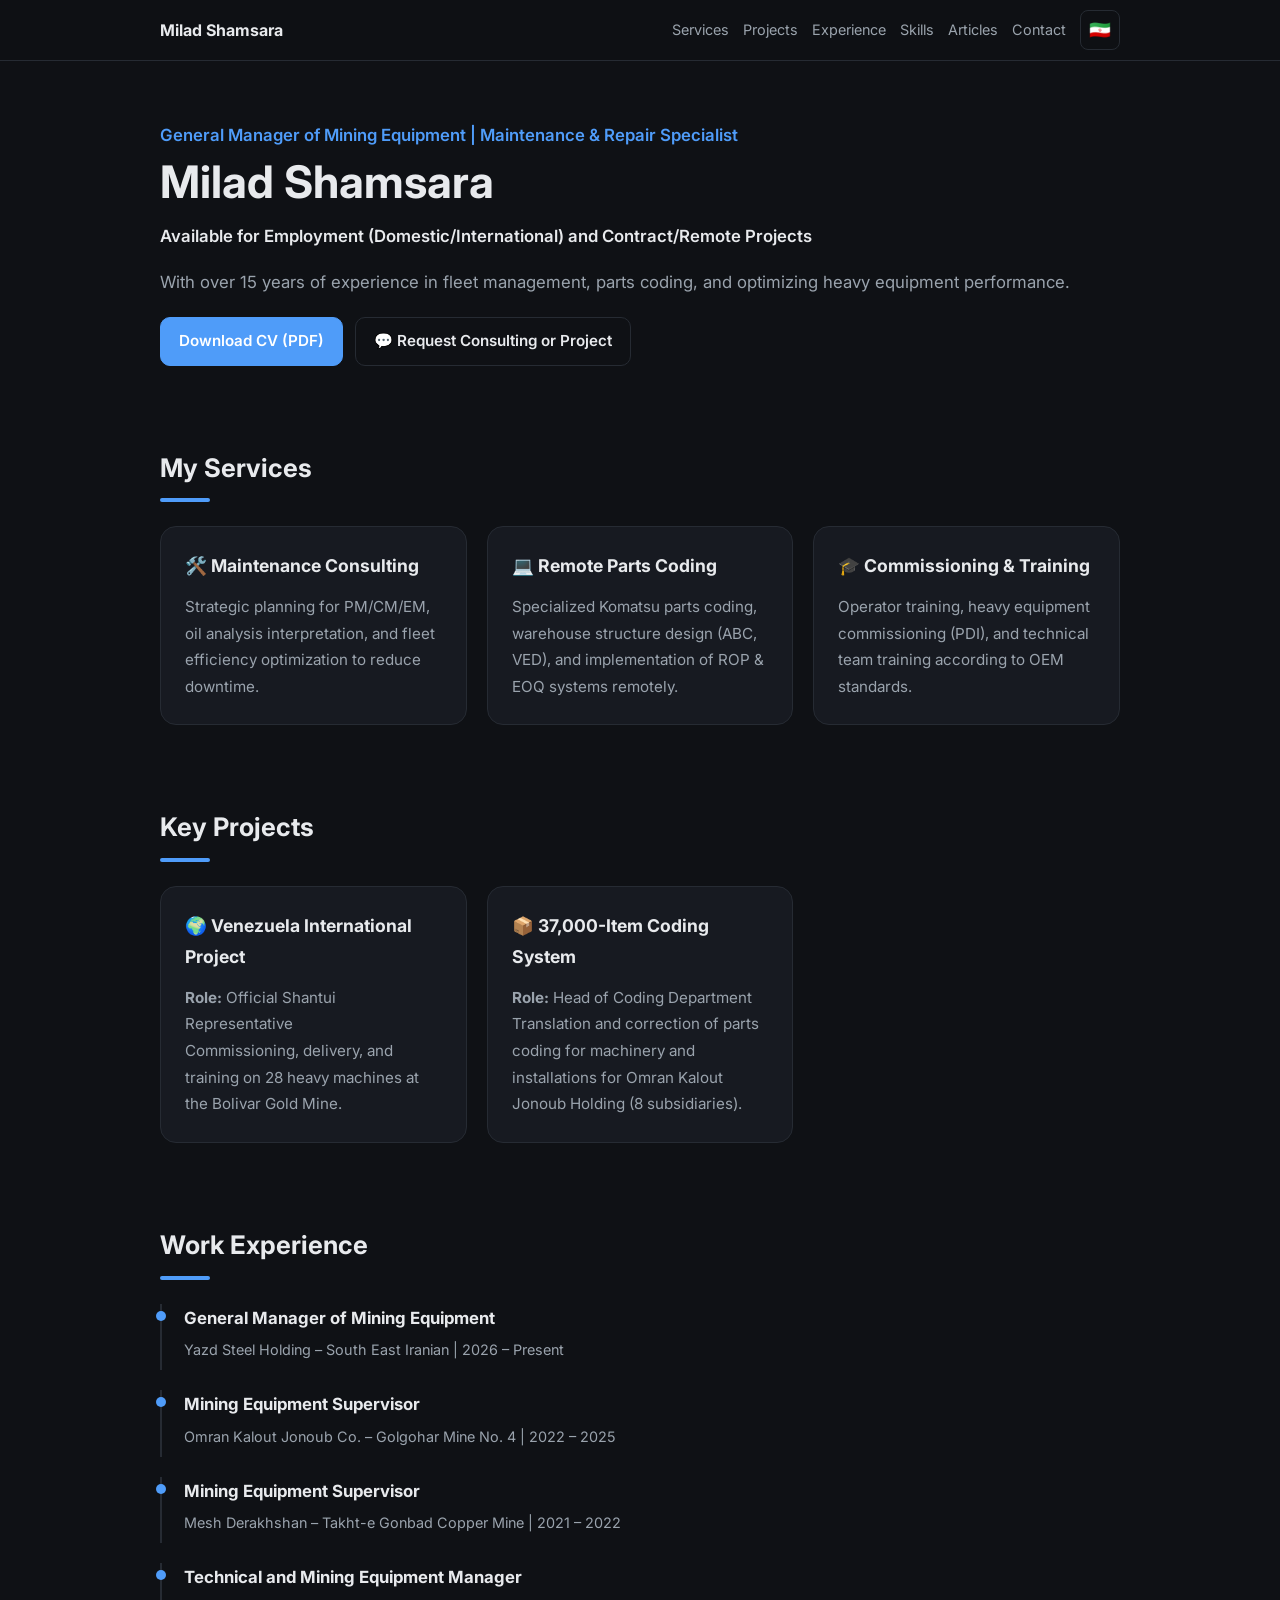
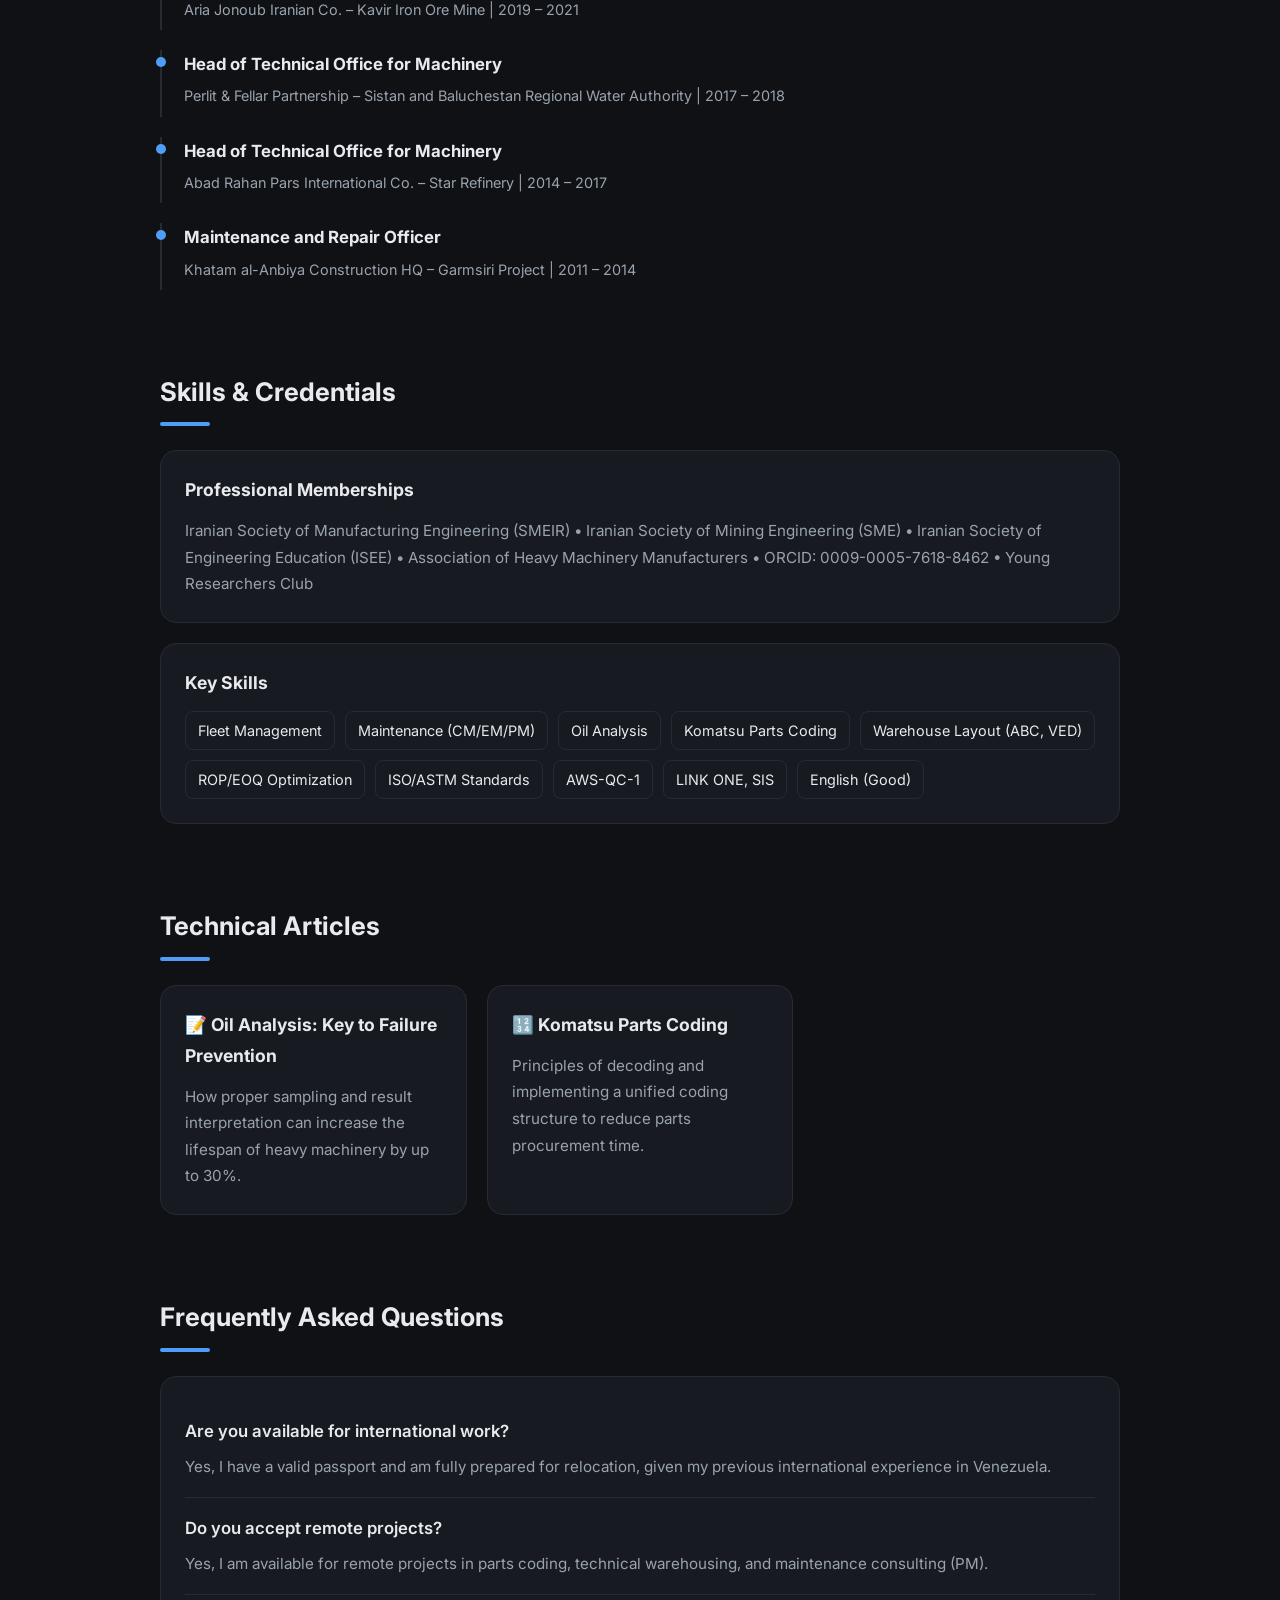
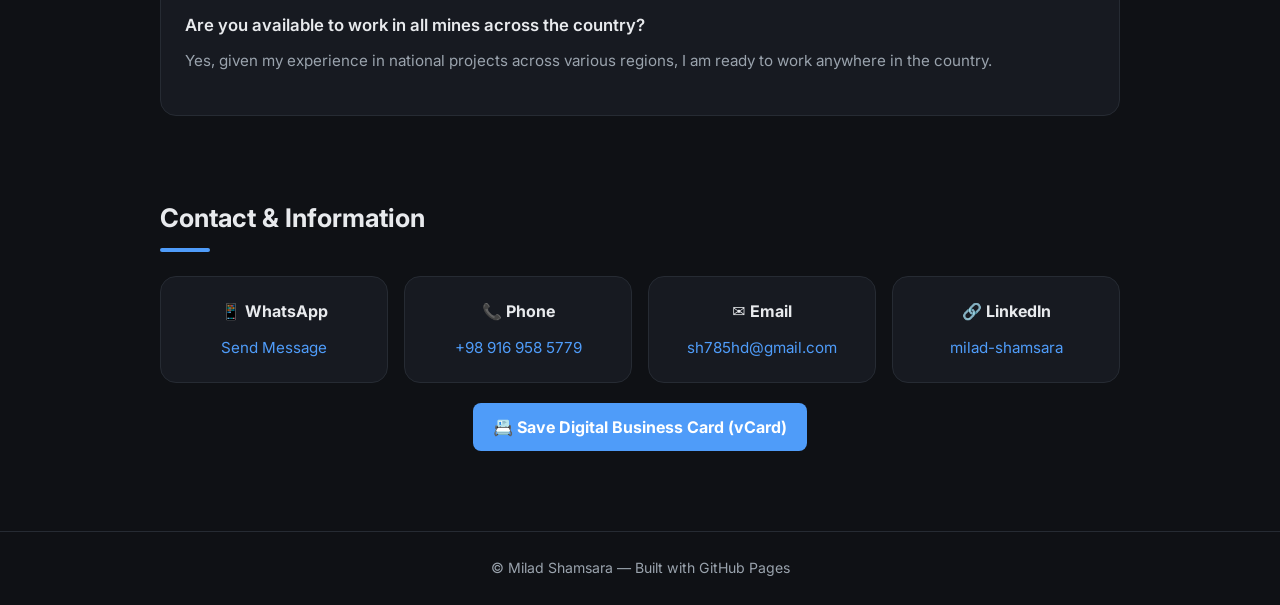
==== en/index.html @ 6f9701e1 "Update index.html" ====
<!DOCTYPE html>
<html lang="en" dir="ltr">
<head>
<meta charset="utf-8">
<meta name="viewport" content="width=device-width, initial-scale=1">
<meta name="google-site-verification" content="RMnz8sOB80vP1t36rzYx9Kjt8Mkm05djORfnwccTHLs" />
<title>Milad Shamsara | Mining Equipment Manager</title>
<meta name="description" content="Resume and Services of Milad Shamsara, General Manager of Mining Equipment. Consulting, Maintenance, Coding, and Training.">
<link rel="preconnect" href="https://fonts.googleapis.com">
<link rel="preconnect" href="https://fonts.gstatic.com" crossorigin>
<link href="https://fonts.googleapis.com/css2?family=Vazirmatn:wght@400;600;700&family=Inter:wght@400;600;700&display=swap" rel="stylesheet">
<style>
  :root {
    --bg: #0f1115; --fg: #e8eaed; --muted: #9aa3ad;
    --card: #171a21; --border: #262b33; --accent: #4f9cf9;
    --radius: 16px; --max: 1000px;
  }
  * { box-sizing: border-box; }
  html { scroll-behavior: smooth; }
  body { margin: 0; background: var(--bg); color: var(--fg); line-height: 1.75; -webkit-font-smoothing: antialiased; font-family: 'Inter', system-ui, sans-serif; }
  .wrap { max-width: var(--max); margin-inline: auto; padding-inline: 20px; }
  
  .site-header { position: sticky; top: 0; z-index: 10; background: rgba(15, 17, 21, 0.9); backdrop-filter: blur(10px); border-bottom: 1px solid var(--border); }
  .site-header .wrap { display: flex; align-items: center; justify-content: space-between; height: 60px; }
  .brand { font-weight: 700; color: var(--fg); text-decoration: none; }
  .nav-links { display: flex; gap: 14px; align-items: center; flex-wrap: wrap; font-size: 0.9rem; }
  .nav-links a { color: var(--muted); text-decoration: none; transition: 0.2s; }
  .nav-links a:hover { color: var(--accent); }
  .lang-switch { border: 1px solid var(--border); border-radius: 8px; padding: 4px 8px; font-weight: 600; font-size: 1.1rem; }

  .hero { padding-block: 60px 40px; }
  .hero .role { color: var(--accent); font-weight: 600; font-size: 1.05rem; margin: 0 0 6px; }
  .hero h1 { font-size: clamp(2rem, 5vw, 2.8rem); margin: 0 0 12px; line-height: 1.2; }
  .hero .meta { color: var(--muted); margin: 0 0 16px; font-size: 1.05rem; }
  .actions { display: flex; gap: 12px; flex-wrap: wrap; margin-top: 20px; }
  .btn { display: inline-block; padding: 10px 18px; border-radius: 10px; border: 1px solid var(--border); text-decoration: none; color: var(--fg); font-weight: 600; font-size: .95rem; transition: .2s; text-align: center; }
  .btn.primary { background: var(--accent); border-color: var(--accent); color: #fff; }
  .btn:hover { transform: translateY(-2px); background: var(--card); }
  .btn.primary:hover { background: #3b82f6; }

  section { padding-block: 40px; }
  h2 { font-size: 1.6rem; margin: 0 0 24px; }
  h2::after { content: ""; display: block; width: 50px; height: 4px; background: var(--accent); border-radius: 2px; margin-top: 8px; }
  
  .grid { display: grid; grid-template-columns: repeat(auto-fill, minmax(280px, 1fr)); gap: 20px; }
  .card { background: var(--card); border: 1px solid var(--border); border-radius: var(--radius); padding: 24px; transition: 0.3s; }
  .card:hover { border-color: var(--accent); }
  .card h3 { margin: 0 0 12px; font-size: 1.1rem; display: flex; align-items: center; gap: 10px; }
  .card p { margin: 0; color: var(--muted); font-size: 0.95rem; }
  
  .faq-item { border-bottom: 1px solid var(--border); padding: 16px 0; }
  .faq-item:last-child { border-bottom: none; }
  .faq-question { font-weight: 600; font-size: 1.05rem; margin-bottom: 8px; }
  .faq-answer { color: var(--muted); font-size: 0.95rem; }
  
  .timeline { display: grid; gap: 20px; }
  .job { position: relative; padding-inline-start: 22px; border-inline-start: 2px solid var(--border); }
  .job::before { content: ""; position: absolute; inset-inline-start: -6px; top: 7px; width: 10px; height: 10px; border-radius: 50%; background: var(--accent); }
  .job h3 { margin: 0 0 4px; font-size: 1.05rem; }
  .job .meta { color: var(--muted); font-size: .9rem; margin: 0 0 8px; }
  
  .skills-list { display: flex; flex-wrap: wrap; gap: 10px; }
  .skill-tag { background: var(--card); border: 1px solid var(--border); padding: 6px 12px; border-radius: 8px; font-size: 0.9rem; color: var(--fg); }
  .table-wrap { overflow-x: auto; border: 1px solid var(--border); border-radius: var(--radius); }
  table { width: 100%; border-collapse: collapse; font-size: .92rem; }
  th, td { padding: 12px 16px; text-align: start; border-bottom: 1px solid var(--border); }
  th { background: var(--card); font-weight: 600; }
  tr:last-child td { border-bottom: none; }

  .contact-grid { display: grid; grid-template-columns: repeat(auto-fill, minmax(200px, 1fr)); gap: 16px; }
  .contact-card { background: var(--card); border: 1px solid var(--border); border-radius: var(--radius); padding: 20px; text-align: center; }
  .contact-card h3 { margin: 0 0 8px; font-size: 1rem; }
  .contact-card a { color: var(--accent); text-decoration: none; font-size: 0.95rem; }
  .contact-card a:hover { text-decoration: underline; }

  footer { border-top: 1px solid var(--border); padding-block: 24px; color: var(--muted); font-size: .88rem; text-align: center; margin-top: 40px; }
</style>
</head>
<body>

<header class="site-header">
  <div class="wrap">
    <a class="brand" href="#">Milad Shamsara</a>
    <nav class="nav-links">
      <a href="#services">Services</a>
      <a href="#projects">Projects</a>
      <a href="#experience">Experience</a>
      <a href="#skills">Skills</a>
      <a href="#articles">Articles</a>
      <a href="#contact">Contact</a>
      <a class="lang-switch" href="../" title="فارسی">🇮🇷</a>
    </nav>
  </div>
</header>

<section class="hero wrap">
  <p class="role">General Manager of Mining Equipment | Maintenance & Repair Specialist</p>
  <h1>Milad Shamsara</h1>
  <p class="meta" style="font-weight: 600; color: var(--fg);">Available for Employment (Domestic/International) and Contract/Remote Projects</p>
  <p class="meta">With over 15 years of experience in fleet management, parts coding, and optimizing heavy equipment performance.</p>
  <div class="actions">
    <a class="btn primary" href="../assets/resume-en.pdf" download>Download CV (PDF)</a>
    <a class="btn" href="https://wa.me/989169585779" target="_blank">💬 Request Consulting or Project</a>
  </div>
</section>

<section id="services" class="wrap">
  <h2>My Services</h2>
  <div class="grid">
    <div class="card">
      <h3>🛠️ Maintenance Consulting</h3>
      <p>Strategic planning for PM/CM/EM, oil analysis interpretation, and fleet efficiency optimization to reduce downtime.</p>
    </div>
    <div class="card">
      <h3>💻 Remote Parts Coding</h3>
      <p>Specialized Komatsu parts coding, warehouse structure design (ABC, VED), and implementation of ROP & EOQ systems remotely.</p>
    </div>
    <div class="card">
      <h3>🎓 Commissioning & Training</h3>
      <p>Operator training, heavy equipment commissioning (PDI), and technical team training according to OEM standards.</p>
    </div>
  </div>
</section>

<section id="projects" class="wrap">
  <h2>Key Projects</h2>
  <div class="grid">
    <div class="card">
      <h3>🌍 Venezuela International Project</h3>
      <p><strong>Role:</strong> Official Shantui Representative<br>Commissioning, delivery, and training on 28 heavy machines at the Bolivar Gold Mine.</p>
    </div>
    <div class="card">
      <h3>📦 37,000-Item Coding System</h3>
      <p><strong>Role:</strong> Head of Coding Department<br>Translation and correction of parts coding for machinery and installations for Omran Kalout Jonoub Holding (8 subsidiaries).</p>
    </div>
  </div>
</section>

<section id="experience" class="wrap">
  <h2>Work Experience</h2>
  <div class="timeline">
    <article class="job">
      <h3>General Manager of Mining Equipment</h3>
      <p class="meta">Yazd Steel Holding – South East Iranian | 2026 – Present</p>
    </article>
    <article class="job">
      <h3>Mining Equipment Supervisor</h3>
      <p class="meta">Omran Kalout Jonoub Co. – Golgohar Mine No. 4 | 2022 – 2025</p>
    </article>
    <article class="job">
      <h3>Mining Equipment Supervisor</h3>
      <p class="meta">Mesh Derakhshan – Takht-e Gonbad Copper Mine | 2021 – 2022</p>
    </article>
    <article class="job">
      <h3>Technical and Mining Equipment Manager</h3>
      <p class="meta">Aria Jonoub Iranian Co. – Kavir Iron Ore Mine | 2019 – 2021</p>
    </article>
    <article class="job">
      <h3>Head of Technical Office for Machinery</h3>
      <p class="meta">Perlit & Fellar Partnership – Sistan and Baluchestan Regional Water Authority | 2017 – 2018</p>
    </article>
    <article class="job">
      <h3>Head of Technical Office for Machinery</h3>
      <p class="meta">Abad Rahan Pars International Co. – Star Refinery | 2014 – 2017</p>
    </article>
    <article class="job">
      <h3>Maintenance and Repair Officer</h3>
      <p class="meta">Khatam al-Anbiya Construction HQ – Garmsiri Project | 2011 – 2014</p>
    </article>
  </div>
</section>

<section id="skills" class="wrap">
  <h2>Skills & Credentials</h2>
  <div class="card" style="margin-bottom: 20px;">
    <h3>Professional Memberships</h3>
    <p>Iranian Society of Manufacturing Engineering (SMEIR) • Iranian Society of Mining Engineering (SME) • Iranian Society of Engineering Education (ISEE) • Association of Heavy Machinery Manufacturers • ORCID: 0009-0005-7618-8462 • Young Researchers Club</p>
  </div>
  <div class="card">
    <h3>Key Skills</h3>
    <div class="skills-list">
      <span class="skill-tag">Fleet Management</span>
      <span class="skill-tag">Maintenance (CM/EM/PM)</span>
      <span class="skill-tag">Oil Analysis</span>
      <span class="skill-tag">Komatsu Parts Coding</span>
      <span class="skill-tag">Warehouse Layout (ABC, VED)</span>
      <span class="skill-tag">ROP/EOQ Optimization</span>
      <span class="skill-tag">ISO/ASTM Standards</span>
      <span class="skill-tag">AWS-QC-1</span>
      <span class="skill-tag">LINK ONE, SIS</span>
      <span class="skill-tag">English (Good)</span>
    </div>
  </div>
</section>

<section id="articles" class="wrap">
  <h2>Technical Articles</h2>
  <div class="grid">
    <div class="card">
      <h3>📝 Oil Analysis: Key to Failure Prevention</h3>
      <p>How proper sampling and result interpretation can increase the lifespan of heavy machinery by up to 30%.</p>
    </div>
    <div class="card">
      <h3>🔢 Komatsu Parts Coding</h3>
      <p>Principles of decoding and implementing a unified coding structure to reduce parts procurement time.</p>
    </div>
  </div>
</section>

<section id="faq" class="wrap">
  <h2>Frequently Asked Questions</h2>
  <div class="card">
    <div class="faq-item">
      <div class="faq-question">Are you available for international work?</div>
      <div class="faq-answer">Yes, I have a valid passport and am fully prepared for relocation, given my previous international experience in Venezuela.</div>
    </div>
    <div class="faq-item">
      <div class="faq-question">Do you accept remote projects?</div>
      <div class="faq-answer">Yes, I am available for remote projects in parts coding, technical warehousing, and maintenance consulting (PM).</div>
    </div>
    <div class="faq-item">
      <div class="faq-question">Are you available to work in all mines across the country?</div>
      <div class="faq-answer">Yes, given my experience in national projects across various regions, I am ready to work anywhere in the country.</div>
    </div>
  </div>
</section>

<section id="contact" class="wrap">
  <h2>Contact & Information</h2>
  <div class="contact-grid">
    <div class="contact-card">
      <h3>📱 WhatsApp</h3>
      <a href="https://wa.me/989169585779" target="_blank">Send Message</a>
    </div>
    <div class="contact-card">
      <h3>📞 Phone</h3>
      <a href="tel:+989169585779">+98 916 958 5779</a>
    </div>
    <div class="contact-card">
      <h3>✉️ Email</h3>
      <a href="mailto:sh785hd@gmail.com">sh785hd@gmail.com</a>
    </div>
    <div class="contact-card">
      <h3>🔗 LinkedIn</h3>
      <a href="https://www.linkedin.com/in/milad-shamsara" target="_blank">milad-shamsara</a>
    </div>
  </div>
  <div style="margin-top: 20px; text-align: center;">
    <a href="../assets/milad.vcf" download style="display: inline-block; padding: 10px 20px; background: var(--accent); color: white; text-decoration: none; border-radius: 8px; font-weight: bold;">
      📇 Save Digital Business Card (vCard)
    </a>
  </div>
</section>

<footer>© Milad Shamsara — Built with GitHub Pages</footer>
</body>
</html>
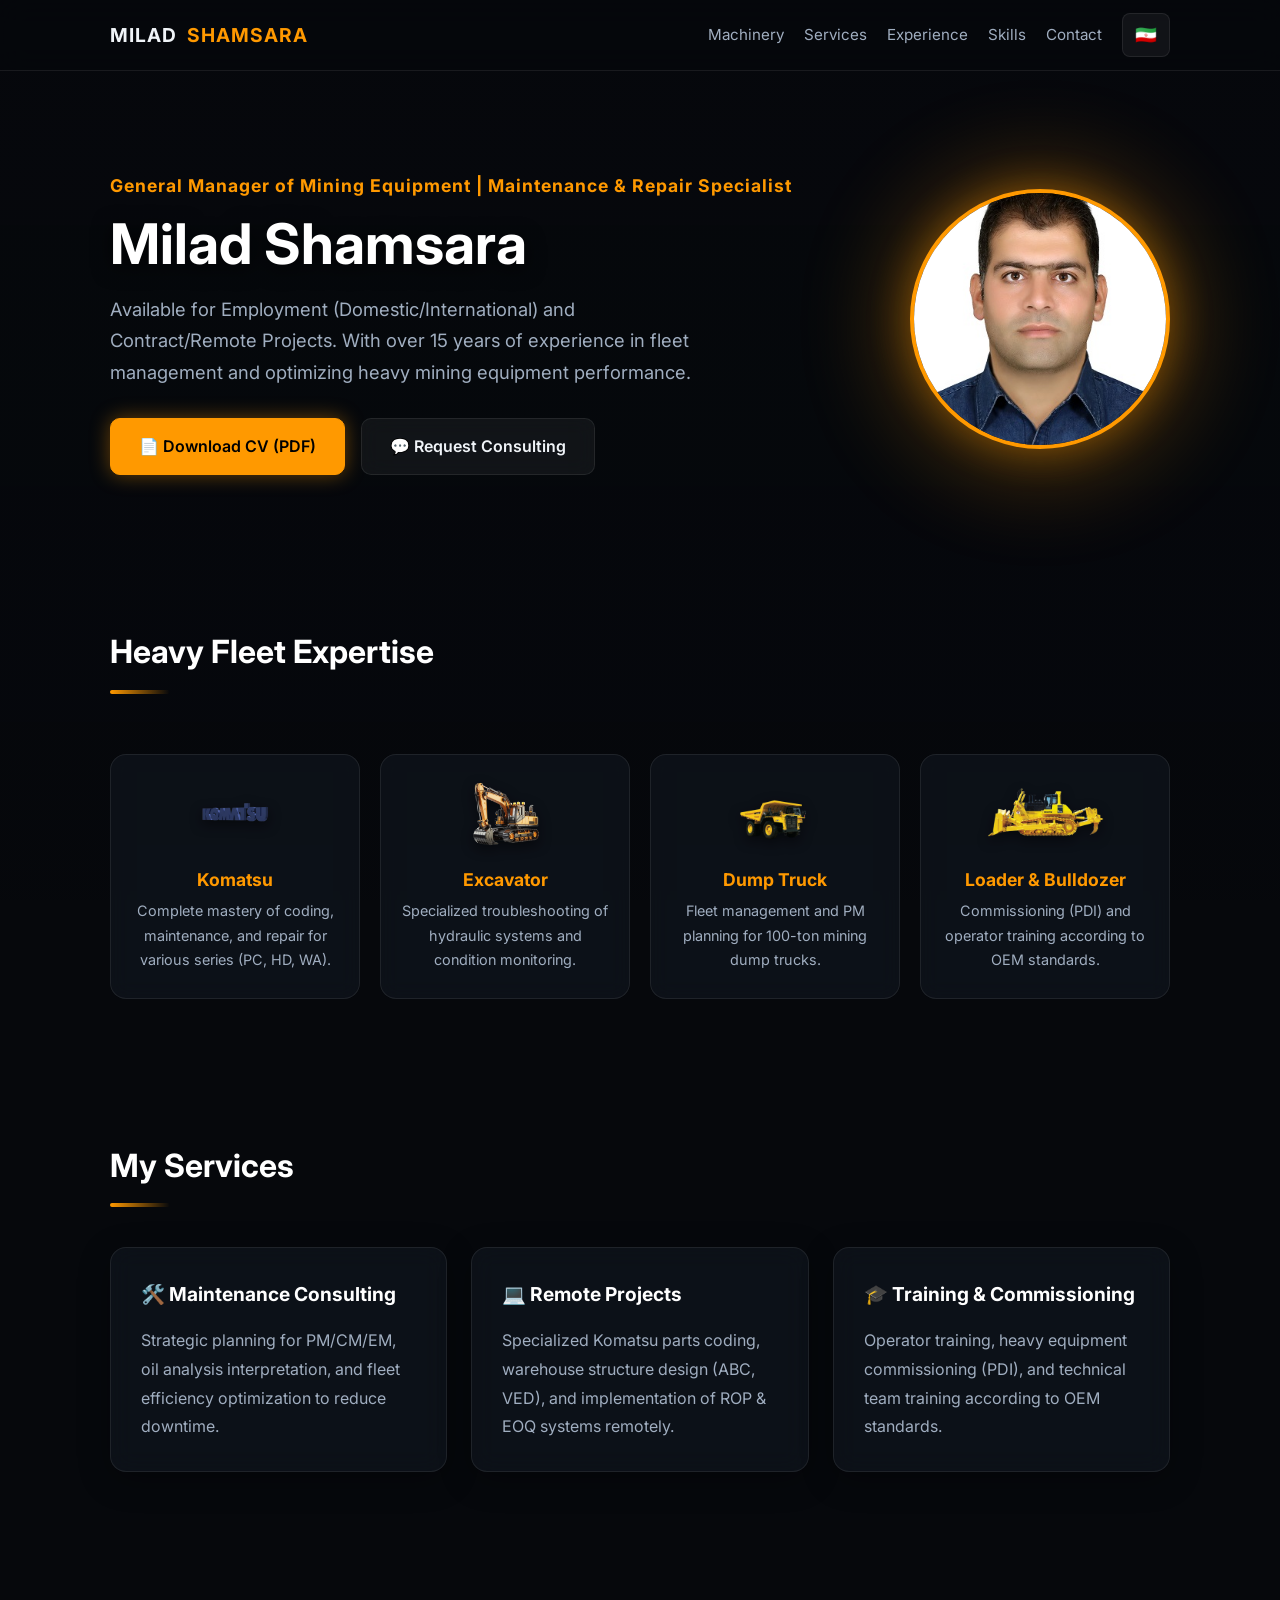
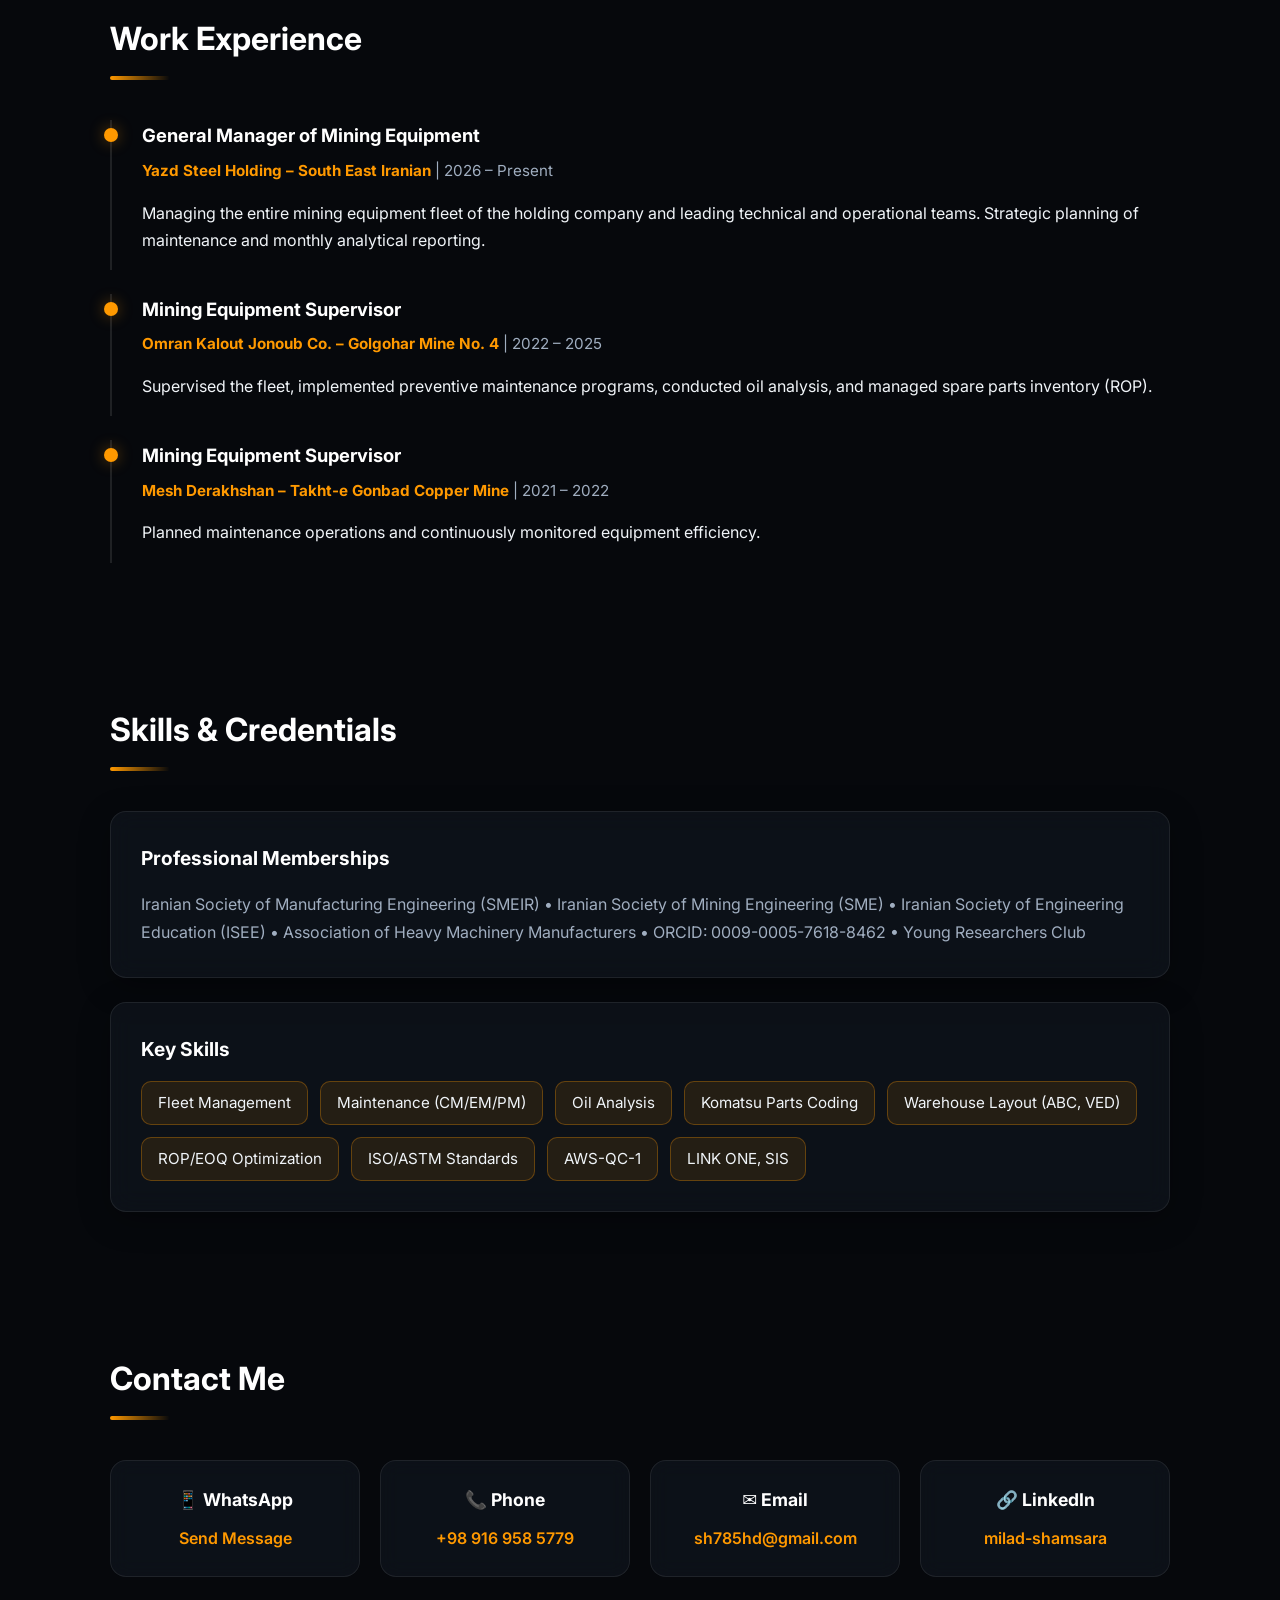
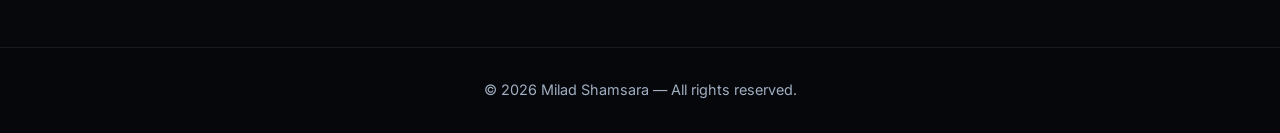
==== commit db6746ad: "Update index.html" ====
--- a/en/index.html
+++ b/en/index.html
@@ -11,82 +11,122 @@
 <link href="https://fonts.googleapis.com/css2?family=Vazirmatn:wght@400;600;700&family=Inter:wght@400;600;700&display=swap" rel="stylesheet">
 <style>
   :root {
-    --bg: #0f1115; --fg: #e8eaed; --muted: #9aa3ad;
-    --card: #171a21; --border: #262b33; --accent: #4f9cf9;
-    --radius: 16px; --max: 1000px;
+    --bg-dark: #06080c;
+    --fg: #f0f4f8;
+    --muted: #a0aec0;
+    --card-bg: rgba(15, 20, 28, 0.75);
+    --border: rgba(255, 255, 255, 0.08);
+    --accent: #ff9900; 
+    --accent-glow: rgba(255, 153, 0, 0.4);
+    --radius: 16px;
+    --max: 1100px;
   }
   * { box-sizing: border-box; }
   html { scroll-behavior: smooth; }
-  body { margin: 0; background: var(--bg); color: var(--fg); line-height: 1.75; -webkit-font-smoothing: antialiased; font-family: 'Inter', system-ui, sans-serif; }
+  
+  body {
+    margin: 0;
+    background-color: var(--bg-dark);
+    background-image: url('../assets/bg-mining.jpg');
+    background-attachment: fixed;
+    background-size: cover;
+    background-position: center;
+    color: var(--fg);
+    line-height: 1.7;
+    -webkit-font-smoothing: antialiased;
+    font-family: 'Inter', system-ui, sans-serif;
+  }
+  body::before {
+    content: '';
+    position: fixed;
+    inset: 0;
+    background: linear-gradient(180deg, rgba(6,8,12,0.8) 0%, rgba(6,8,12,0.95) 100%);
+    z-index: -1;
+  }
+
   .wrap { max-width: var(--max); margin-inline: auto; padding-inline: 20px; }
+
+  .site-header { position: sticky; top: 0; z-index: 100; background: rgba(6, 8, 12, 0.85); backdrop-filter: blur(15px); border-bottom: 1px solid var(--border); }
+  .site-header .wrap { display: flex; align-items: center; justify-content: space-between; height: 70px; }
+  .brand { font-weight: 700; color: var(--fg); text-decoration: none; font-size: 1.2rem; letter-spacing: 1px; display: flex; align-items: center; gap: 10px; }
+  .brand span { color: var(--accent); }
+  .nav-links { display: flex; gap: 20px; align-items: center; flex-wrap: wrap; font-size: 0.95rem; }
+  .nav-links a { color: var(--muted); text-decoration: none; transition: 0.3s; }
+  .nav-links a:hover { color: var(--accent); }
+  .lang-switch { border: 1px solid var(--border); border-radius: 8px; padding: 6px 12px; font-weight: 600; font-size: 1.1rem; background: rgba(255,255,255,0.05); }
+
+  .hero { padding-block: 100px 80px; display: flex; align-items: center; gap: 50px; flex-wrap: wrap; justify-content: center; text-align: center; }
+  .hero-text { flex: 1; min-width: 300px; text-align: left; }
+  .hero .role { color: var(--accent); font-weight: 700; font-size: 1.1rem; margin: 0 0 10px; letter-spacing: 1px; }
+  .hero h1 { font-size: clamp(2.5rem, 6vw, 3.5rem); margin: 0 0 16px; line-height: 1.2; color: #fff; text-shadow: 0 4px 20px rgba(0,0,0,0.8); }
+  .hero .meta { color: var(--muted); margin: 0 0 30px; font-size: 1.15rem; max-width: 600px; }
   
-  .site-header { position: sticky; top: 0; z-index: 10; background: rgba(15, 17, 21, 0.9); backdrop-filter: blur(10px); border-bottom: 1px solid var(--border); }
-  .site-header .wrap { display: flex; align-items: center; justify-content: space-between; height: 60px; }
-  .brand { font-weight: 700; color: var(--fg); text-decoration: none; }
-  .nav-links { display: flex; gap: 14px; align-items: center; flex-wrap: wrap; font-size: 0.9rem; }
-  .nav-links a { color: var(--muted); text-decoration: none; transition: 0.2s; }
-  .nav-links a:hover { color: var(--accent); }
-  .lang-switch { border: 1px solid var(--border); border-radius: 8px; padding: 4px 8px; font-weight: 600; font-size: 1.1rem; }
-
-  .hero { padding-block: 60px 40px; }
-  .hero .role { color: var(--accent); font-weight: 600; font-size: 1.05rem; margin: 0 0 6px; }
-  .hero h1 { font-size: clamp(2rem, 5vw, 2.8rem); margin: 0 0 12px; line-height: 1.2; }
-  .hero .meta { color: var(--muted); margin: 0 0 16px; font-size: 1.05rem; }
-  .actions { display: flex; gap: 12px; flex-wrap: wrap; margin-top: 20px; }
-  .btn { display: inline-block; padding: 10px 18px; border-radius: 10px; border: 1px solid var(--border); text-decoration: none; color: var(--fg); font-weight: 600; font-size: .95rem; transition: .2s; text-align: center; }
-  .btn.primary { background: var(--accent); border-color: var(--accent); color: #fff; }
-  .btn:hover { transform: translateY(-2px); background: var(--card); }
-  .btn.primary:hover { background: #3b82f6; }
-
-  section { padding-block: 40px; }
-  h2 { font-size: 1.6rem; margin: 0 0 24px; }
-  h2::after { content: ""; display: block; width: 50px; height: 4px; background: var(--accent); border-radius: 2px; margin-top: 8px; }
+  .actions { display: flex; gap: 16px; flex-wrap: wrap; margin-top: 30px; justify-content: flex-start; }
+  .btn { display: inline-block; padding: 14px 28px; border-radius: 10px; border: 1px solid var(--border); text-decoration: none; color: var(--fg); font-weight: 600; font-size: 1rem; transition: 0.3s; background: rgba(255,255,255,0.05); backdrop-filter: blur(10px); }
+  .btn.primary { background: var(--accent); border-color: var(--accent); color: #000; box-shadow: 0 0 20px var(--accent-glow); }
+  .btn:hover { transform: translateY(-3px); box-shadow: 0 10px 25px rgba(0,0,0,0.4); }
+  .btn.primary:hover { box-shadow: 0 0 35px var(--accent-glow); background: #e68a00; }
+
+  .hero-image { position: relative; }
+  .hero-image img { width: 260px; height: 260px; border-radius: 50%; object-fit: cover; border: 4px solid var(--accent); box-shadow: 0 0 40px var(--accent-glow); position: relative; z-index: 2; background-color: #1a1d24; }
+  .hero-image::before { content: ''; position: absolute; inset: -15px; border-radius: 50%; background: var(--accent); filter: blur(50px); opacity: 0.3; z-index: 1; }
+
+  section { padding-block: 70px; }
+  h2 { font-size: 2rem; margin: 0 0 40px; position: relative; display: inline-block; color: #fff; }
+  h2::after { content: ""; display: block; width: 60px; height: 4px; background: linear-gradient(90deg, var(--accent), transparent); border-radius: 2px; margin-top: 10px; }
   
-  .grid { display: grid; grid-template-columns: repeat(auto-fill, minmax(280px, 1fr)); gap: 20px; }
-  .card { background: var(--card); border: 1px solid var(--border); border-radius: var(--radius); padding: 24px; transition: 0.3s; }
-  .card:hover { border-color: var(--accent); }
-  .card h3 { margin: 0 0 12px; font-size: 1.1rem; display: flex; align-items: center; gap: 10px; }
-  .card p { margin: 0; color: var(--muted); font-size: 0.95rem; }
-  
-  .faq-item { border-bottom: 1px solid var(--border); padding: 16px 0; }
-  .faq-item:last-child { border-bottom: none; }
-  .faq-question { font-weight: 600; font-size: 1.05rem; margin-bottom: 8px; }
-  .faq-answer { color: var(--muted); font-size: 0.95rem; }
-  
-  .timeline { display: grid; gap: 20px; }
-  .job { position: relative; padding-inline-start: 22px; border-inline-start: 2px solid var(--border); }
-  .job::before { content: ""; position: absolute; inset-inline-start: -6px; top: 7px; width: 10px; height: 10px; border-radius: 50%; background: var(--accent); }
-  .job h3 { margin: 0 0 4px; font-size: 1.05rem; }
-  .job .meta { color: var(--muted); font-size: .9rem; margin: 0 0 8px; }
-  
-  .skills-list { display: flex; flex-wrap: wrap; gap: 10px; }
-  .skill-tag { background: var(--card); border: 1px solid var(--border); padding: 6px 12px; border-radius: 8px; font-size: 0.9rem; color: var(--fg); }
-  .table-wrap { overflow-x: auto; border: 1px solid var(--border); border-radius: var(--radius); }
-  table { width: 100%; border-collapse: collapse; font-size: .92rem; }
-  th, td { padding: 12px 16px; text-align: start; border-bottom: 1px solid var(--border); }
-  th { background: var(--card); font-weight: 600; }
-  tr:last-child td { border-bottom: none; }
-
-  .contact-grid { display: grid; grid-template-columns: repeat(auto-fill, minmax(200px, 1fr)); gap: 16px; }
-  .contact-card { background: var(--card); border: 1px solid var(--border); border-radius: var(--radius); padding: 20px; text-align: center; }
-  .contact-card h3 { margin: 0 0 8px; font-size: 1rem; }
-  .contact-card a { color: var(--accent); text-decoration: none; font-size: 0.95rem; }
+  .grid { display: grid; grid-template-columns: repeat(auto-fill, minmax(320px, 1fr)); gap: 24px; }
+  .card { background: var(--card-bg); border: 1px solid var(--border); border-radius: var(--radius); padding: 30px; transition: 0.4s; backdrop-filter: blur(12px); box-shadow: 0 8px 32px rgba(0,0,0,0.3); }
+  .card:hover { border-color: rgba(255, 153, 0, 0.5); transform: translateY(-5px); box-shadow: 0 15px 40px rgba(0,0,0,0.5); }
+  .card h3 { margin: 0 0 15px; font-size: 1.2rem; display: flex; align-items: center; gap: 10px; color: #fff; }
+  .card p { margin: 0; color: var(--muted); font-size: 1rem; line-height: 1.8; }
+
+  .machine-grid { display: grid; grid-template-columns: repeat(auto-fit, minmax(200px, 1fr)); gap: 20px; margin-top: 20px; }
+  .machine-item { text-align: center; padding: 25px 20px; background: var(--card-bg); border: 1px solid var(--border); border-radius: var(--radius); backdrop-filter: blur(10px); transition: 0.3s; display: flex; flex-direction: column; align-items: center; justify-content: center; }
+  .machine-item:hover { border-color: var(--accent); transform: scale(1.05); }
+  .machine-item img { height: 70px; object-fit: contain; margin-bottom: 15px; filter: drop-shadow(0 4px 6px rgba(0,0,0,0.5)); }
+  .machine-item h4 { margin: 0 0 5px; color: var(--accent); font-size: 1.1rem; }
+  .machine-item p { margin: 0; font-size: 0.9rem; color: var(--muted); }
+
+  .timeline { display: grid; gap: 24px; }
+  .job { position: relative; padding-left: 30px; border-left: 2px solid rgba(255,255,255,0.1); }
+  .job::before { content: ""; position: absolute; left: -8px; top: 8px; width: 14px; height: 14px; border-radius: 50%; background: var(--accent); box-shadow: 0 0 15px var(--accent-glow); }
+  .job h3 { margin: 0 0 6px; font-size: 1.15rem; color: #fff; }
+  .job .meta { color: var(--muted); font-size: 0.95rem; margin: 0 0 10px; }
+  .job .meta strong { color: var(--accent); }
+
+  .skills-list { display: flex; flex-wrap: wrap; gap: 12px; }
+  .skill-tag { background: rgba(255, 153, 0, 0.1); border: 1px solid rgba(255, 153, 0, 0.3); padding: 8px 16px; border-radius: 10px; font-size: 0.95rem; color: var(--fg); transition: 0.3s; }
+  .skill-tag:hover { background: var(--accent); color: #000; transform: translateY(-2px); box-shadow: 0 5px 15px var(--accent-glow); }
+
+  .contact-grid { display: grid; grid-template-columns: repeat(auto-fill, minmax(220px, 1fr)); gap: 20px; }
+  .contact-card { background: var(--card-bg); border: 1px solid var(--border); border-radius: var(--radius); padding: 24px; text-align: center; transition: 0.3s; backdrop-filter: blur(10px); }
+  .contact-card:hover { border-color: var(--accent); transform: translateY(-5px); }
+  .contact-card h3 { margin: 0 0 10px; font-size: 1.1rem; color: #fff; }
+  .contact-card a { color: var(--accent); text-decoration: none; font-size: 1rem; font-weight: 600; }
   .contact-card a:hover { text-decoration: underline; }
 
-  footer { border-top: 1px solid var(--border); padding-block: 24px; color: var(--muted); font-size: .88rem; text-align: center; margin-top: 40px; }
+  footer { border-top: 1px solid var(--border); padding-block: 30px; color: var(--muted); font-size: 0.9rem; text-align: center; background: rgba(6, 8, 12, 0.95); }
+
+  @media (max-width: 768px) {
+    .hero { padding-block: 50px; }
+    .hero-text { text-align: center; }
+    .actions { justify-content: center; }
+    .hero-image img { width: 200px; height: 200px; }
+    .job { padding-left: 20px; }
+  }
 </style>
 </head>
 <body>
 
 <header class="site-header">
   <div class="wrap">
-    <a class="brand" href="#">Milad Shamsara</a>
+    <a class="brand" href="#">MILAD<span>SHAMSARA</span></a>
     <nav class="nav-links">
+      <a href="#machines">Machinery</a>
       <a href="#services">Services</a>
-      <a href="#projects">Projects</a>
       <a href="#experience">Experience</a>
       <a href="#skills">Skills</a>
-      <a href="#articles">Articles</a>
       <a href="#contact">Contact</a>
       <a class="lang-switch" href="../" title="فارسی">🇮🇷</a>
     </nav>
@@ -94,13 +134,43 @@
 </header>
 
 <section class="hero wrap">
-  <p class="role">General Manager of Mining Equipment | Maintenance & Repair Specialist</p>
-  <h1>Milad Shamsara</h1>
-  <p class="meta" style="font-weight: 600; color: var(--fg);">Available for Employment (Domestic/International) and Contract/Remote Projects</p>
-  <p class="meta">With over 15 years of experience in fleet management, parts coding, and optimizing heavy equipment performance.</p>
-  <div class="actions">
-    <a class="btn primary" href="../assets/resume-en.pdf" download>Download CV (PDF)</a>
-    <a class="btn" href="https://wa.me/989169585779" target="_blank">💬 Request Consulting or Project</a>
+  <div class="hero-text">
+    <p class="role">General Manager of Mining Equipment | Maintenance & Repair Specialist</p>
+    <h1>Milad Shamsara</h1>
+    <p class="meta">Available for Employment (Domestic/International) and Contract/Remote Projects. With over 15 years of experience in fleet management and optimizing heavy mining equipment performance.</p>
+    <div class="actions">
+      <a class="btn primary" href="../assets/resume-en.pdf" download>📄 Download CV (PDF)</a>
+      <a class="btn" href="https://wa.me/989169585779" target="_blank">💬 Request Consulting</a>
+    </div>
+  </div>
+  <div class="hero-image">
+    <img src="../assets/profile.jpg" alt="Milad Shamsara">
+  </div>
+</section>
+
+<section id="machines" class="wrap">
+  <h2>Heavy Fleet Expertise</h2>
+  <div class="machine-grid">
+    <div class="machine-item">
+      <img src="../assets/komatsu-logo.png" alt="Komatsu">
+      <h4>Komatsu</h4>
+      <p>Complete mastery of coding, maintenance, and repair for various series (PC, HD, WA).</p>
+    </div>
+    <div class="machine-item">
+      <img src="../assets/excavator.png" alt="Excavator">
+      <h4>Excavator</h4>
+      <p>Specialized troubleshooting of hydraulic systems and condition monitoring.</p>
+    </div>
+    <div class="machine-item">
+      <img src="../assets/dump-truck.png" alt="Dump Truck">
+      <h4>Dump Truck</h4>
+      <p>Fleet management and PM planning for 100-ton mining dump trucks.</p>
+    </div>
+    <div class="machine-item">
+      <img src="../assets/loader.png" alt="Loader">
+      <h4>Loader & Bulldozer</h4>
+      <p>Commissioning (PDI) and operator training according to OEM standards.</p>
+    </div>
   </div>
 </section>
 
@@ -112,26 +182,12 @@
       <p>Strategic planning for PM/CM/EM, oil analysis interpretation, and fleet efficiency optimization to reduce downtime.</p>
     </div>
     <div class="card">
-      <h3>💻 Remote Parts Coding</h3>
+      <h3>💻 Remote Projects</h3>
       <p>Specialized Komatsu parts coding, warehouse structure design (ABC, VED), and implementation of ROP & EOQ systems remotely.</p>
     </div>
     <div class="card">
-      <h3>🎓 Commissioning & Training</h3>
+      <h3>🎓 Training & Commissioning</h3>
       <p>Operator training, heavy equipment commissioning (PDI), and technical team training according to OEM standards.</p>
-    </div>
-  </div>
-</section>
-
-<section id="projects" class="wrap">
-  <h2>Key Projects</h2>
-  <div class="grid">
-    <div class="card">
-      <h3>🌍 Venezuela International Project</h3>
-      <p><strong>Role:</strong> Official Shantui Representative<br>Commissioning, delivery, and training on 28 heavy machines at the Bolivar Gold Mine.</p>
-    </div>
-    <div class="card">
-      <h3>📦 37,000-Item Coding System</h3>
-      <p><strong>Role:</strong> Head of Coding Department<br>Translation and correction of parts coding for machinery and installations for Omran Kalout Jonoub Holding (8 subsidiaries).</p>
     </div>
   </div>
 </section>
@@ -141,38 +197,25 @@
   <div class="timeline">
     <article class="job">
       <h3>General Manager of Mining Equipment</h3>
-      <p class="meta">Yazd Steel Holding – South East Iranian | 2026 – Present</p>
+      <p class="meta"><strong>Yazd Steel Holding – South East Iranian</strong> | 2026 – Present</p>
+      <p>Managing the entire mining equipment fleet of the holding company and leading technical and operational teams. Strategic planning of maintenance and monthly analytical reporting.</p>
     </article>
     <article class="job">
       <h3>Mining Equipment Supervisor</h3>
-      <p class="meta">Omran Kalout Jonoub Co. – Golgohar Mine No. 4 | 2022 – 2025</p>
+      <p class="meta"><strong>Omran Kalout Jonoub Co. – Golgohar Mine No. 4</strong> | 2022 – 2025</p>
+      <p>Supervised the fleet, implemented preventive maintenance programs, conducted oil analysis, and managed spare parts inventory (ROP).</p>
     </article>
     <article class="job">
       <h3>Mining Equipment Supervisor</h3>
-      <p class="meta">Mesh Derakhshan – Takht-e Gonbad Copper Mine | 2021 – 2022</p>
-    </article>
-    <article class="job">
-      <h3>Technical and Mining Equipment Manager</h3>
-      <p class="meta">Aria Jonoub Iranian Co. – Kavir Iron Ore Mine | 2019 – 2021</p>
-    </article>
-    <article class="job">
-      <h3>Head of Technical Office for Machinery</h3>
-      <p class="meta">Perlit & Fellar Partnership – Sistan and Baluchestan Regional Water Authority | 2017 – 2018</p>
-    </article>
-    <article class="job">
-      <h3>Head of Technical Office for Machinery</h3>
-      <p class="meta">Abad Rahan Pars International Co. – Star Refinery | 2014 – 2017</p>
-    </article>
-    <article class="job">
-      <h3>Maintenance and Repair Officer</h3>
-      <p class="meta">Khatam al-Anbiya Construction HQ – Garmsiri Project | 2011 – 2014</p>
+      <p class="meta"><strong>Mesh Derakhshan – Takht-e Gonbad Copper Mine</strong> | 2021 – 2022</p>
+      <p>Planned maintenance operations and continuously monitored equipment efficiency.</p>
     </article>
   </div>
 </section>
 
 <section id="skills" class="wrap">
   <h2>Skills & Credentials</h2>
-  <div class="card" style="margin-bottom: 20px;">
+  <div class="card" style="margin-bottom: 24px;">
     <h3>Professional Memberships</h3>
     <p>Iranian Society of Manufacturing Engineering (SMEIR) • Iranian Society of Mining Engineering (SME) • Iranian Society of Engineering Education (ISEE) • Association of Heavy Machinery Manufacturers • ORCID: 0009-0005-7618-8462 • Young Researchers Club</p>
   </div>
@@ -188,45 +231,12 @@
       <span class="skill-tag">ISO/ASTM Standards</span>
       <span class="skill-tag">AWS-QC-1</span>
       <span class="skill-tag">LINK ONE, SIS</span>
-      <span class="skill-tag">English (Good)</span>
-    </div>
-  </div>
-</section>
-
-<section id="articles" class="wrap">
-  <h2>Technical Articles</h2>
-  <div class="grid">
-    <div class="card">
-      <h3>📝 Oil Analysis: Key to Failure Prevention</h3>
-      <p>How proper sampling and result interpretation can increase the lifespan of heavy machinery by up to 30%.</p>
-    </div>
-    <div class="card">
-      <h3>🔢 Komatsu Parts Coding</h3>
-      <p>Principles of decoding and implementing a unified coding structure to reduce parts procurement time.</p>
-    </div>
-  </div>
-</section>
-
-<section id="faq" class="wrap">
-  <h2>Frequently Asked Questions</h2>
-  <div class="card">
-    <div class="faq-item">
-      <div class="faq-question">Are you available for international work?</div>
-      <div class="faq-answer">Yes, I have a valid passport and am fully prepared for relocation, given my previous international experience in Venezuela.</div>
-    </div>
-    <div class="faq-item">
-      <div class="faq-question">Do you accept remote projects?</div>
-      <div class="faq-answer">Yes, I am available for remote projects in parts coding, technical warehousing, and maintenance consulting (PM).</div>
-    </div>
-    <div class="faq-item">
-      <div class="faq-question">Are you available to work in all mines across the country?</div>
-      <div class="faq-answer">Yes, given my experience in national projects across various regions, I am ready to work anywhere in the country.</div>
     </div>
   </div>
 </section>
 
 <section id="contact" class="wrap">
-  <h2>Contact & Information</h2>
+  <h2>Contact Me</h2>
   <div class="contact-grid">
     <div class="contact-card">
       <h3>📱 WhatsApp</h3>
@@ -245,13 +255,8 @@
       <a href="https://www.linkedin.com/in/milad-shamsara" target="_blank">milad-shamsara</a>
     </div>
   </div>
-  <div style="margin-top: 20px; text-align: center;">
-    <a href="../assets/milad.vcf" download style="display: inline-block; padding: 10px 20px; background: var(--accent); color: white; text-decoration: none; border-radius: 8px; font-weight: bold;">
-      📇 Save Digital Business Card (vCard)
-    </a>
-  </div>
-</section>
-
-<footer>© Milad Shamsara — Built with GitHub Pages</footer>
+</section>
+
+<footer>© 2026 Milad Shamsara — All rights reserved.</footer>
 </body>
 </html>
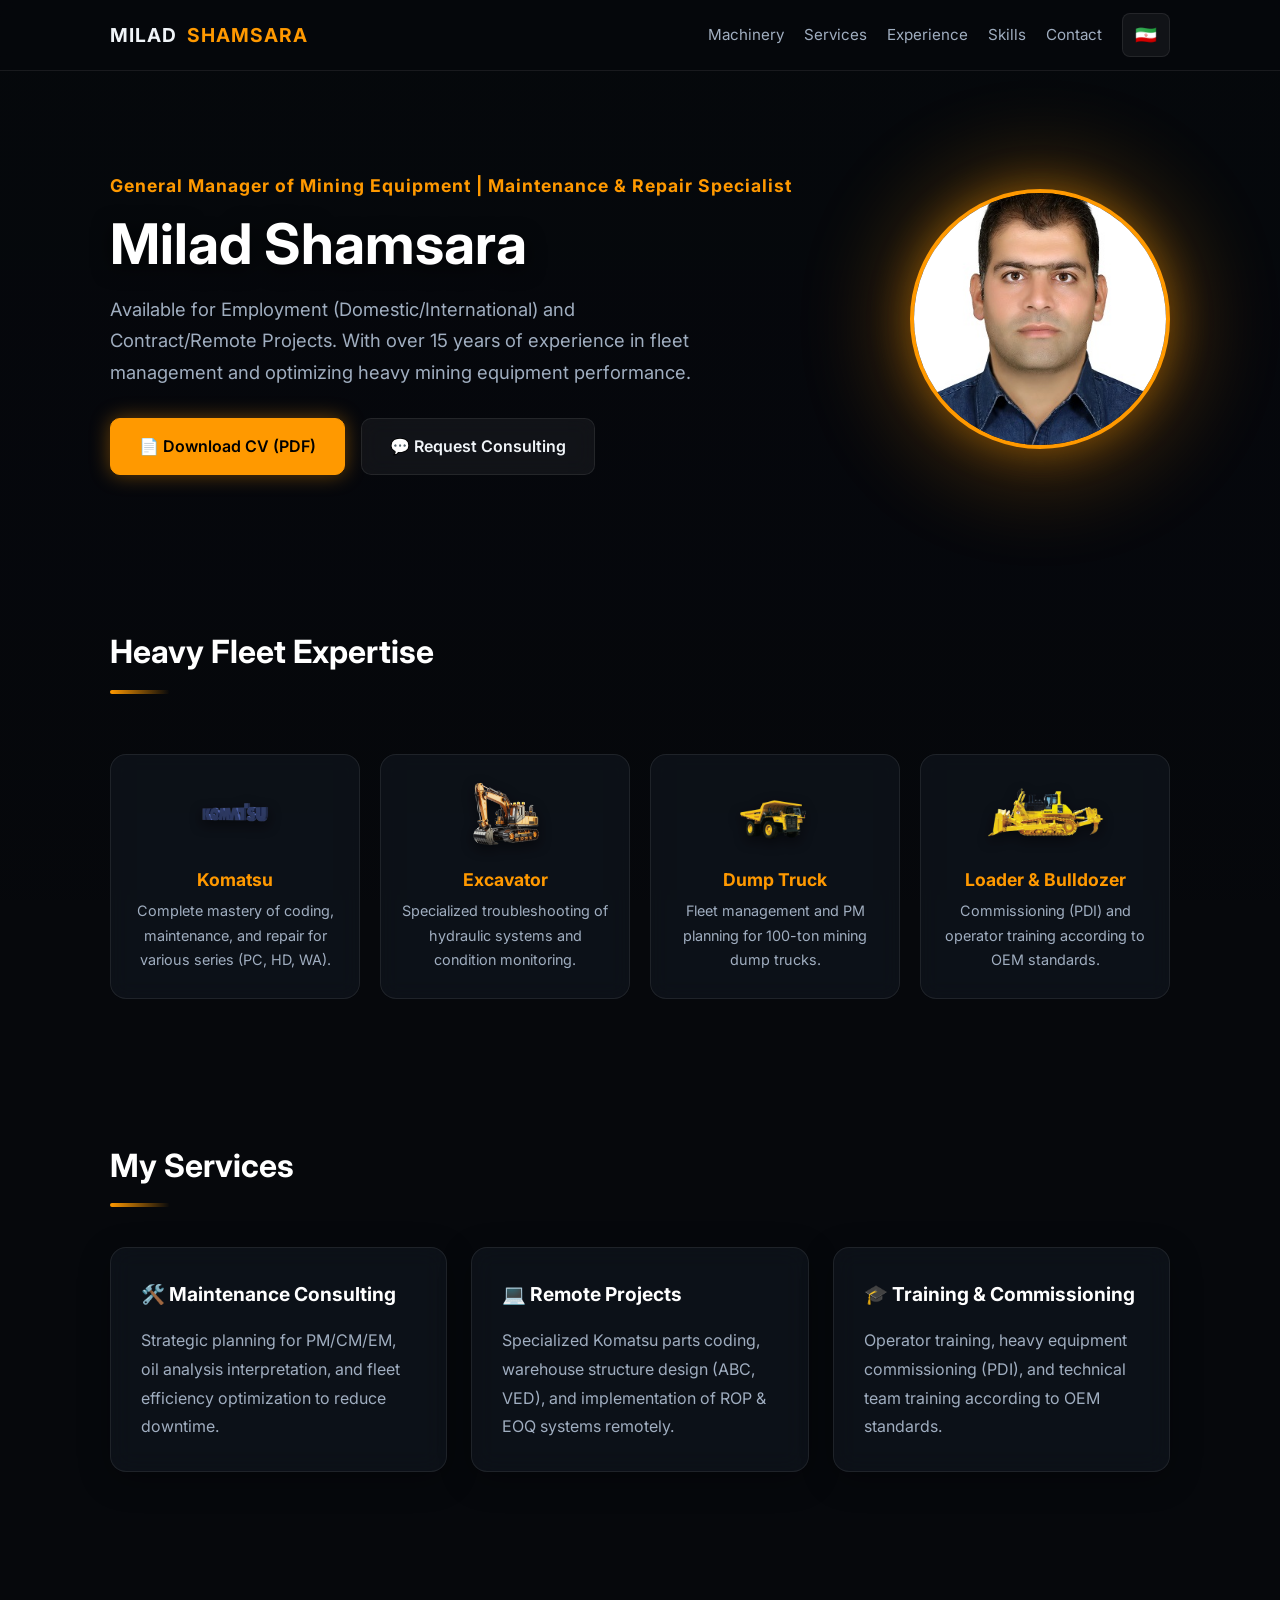
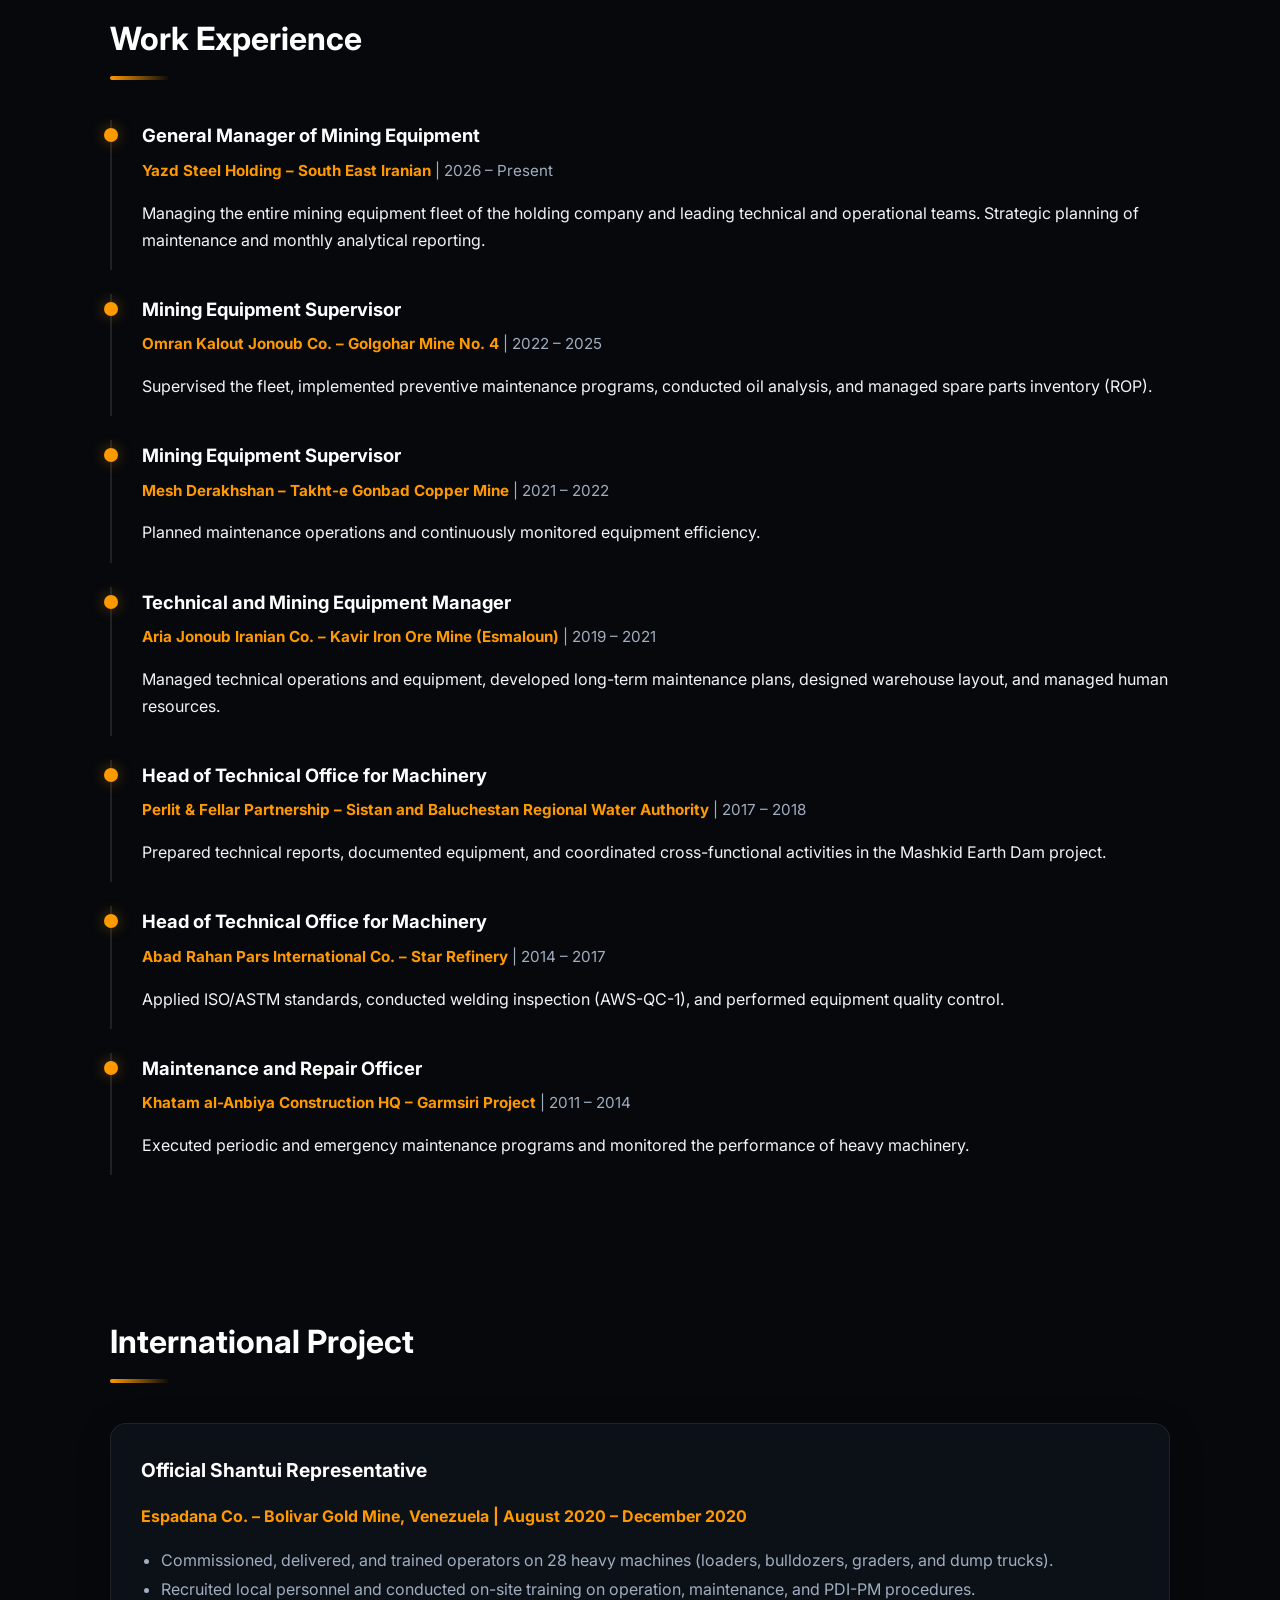
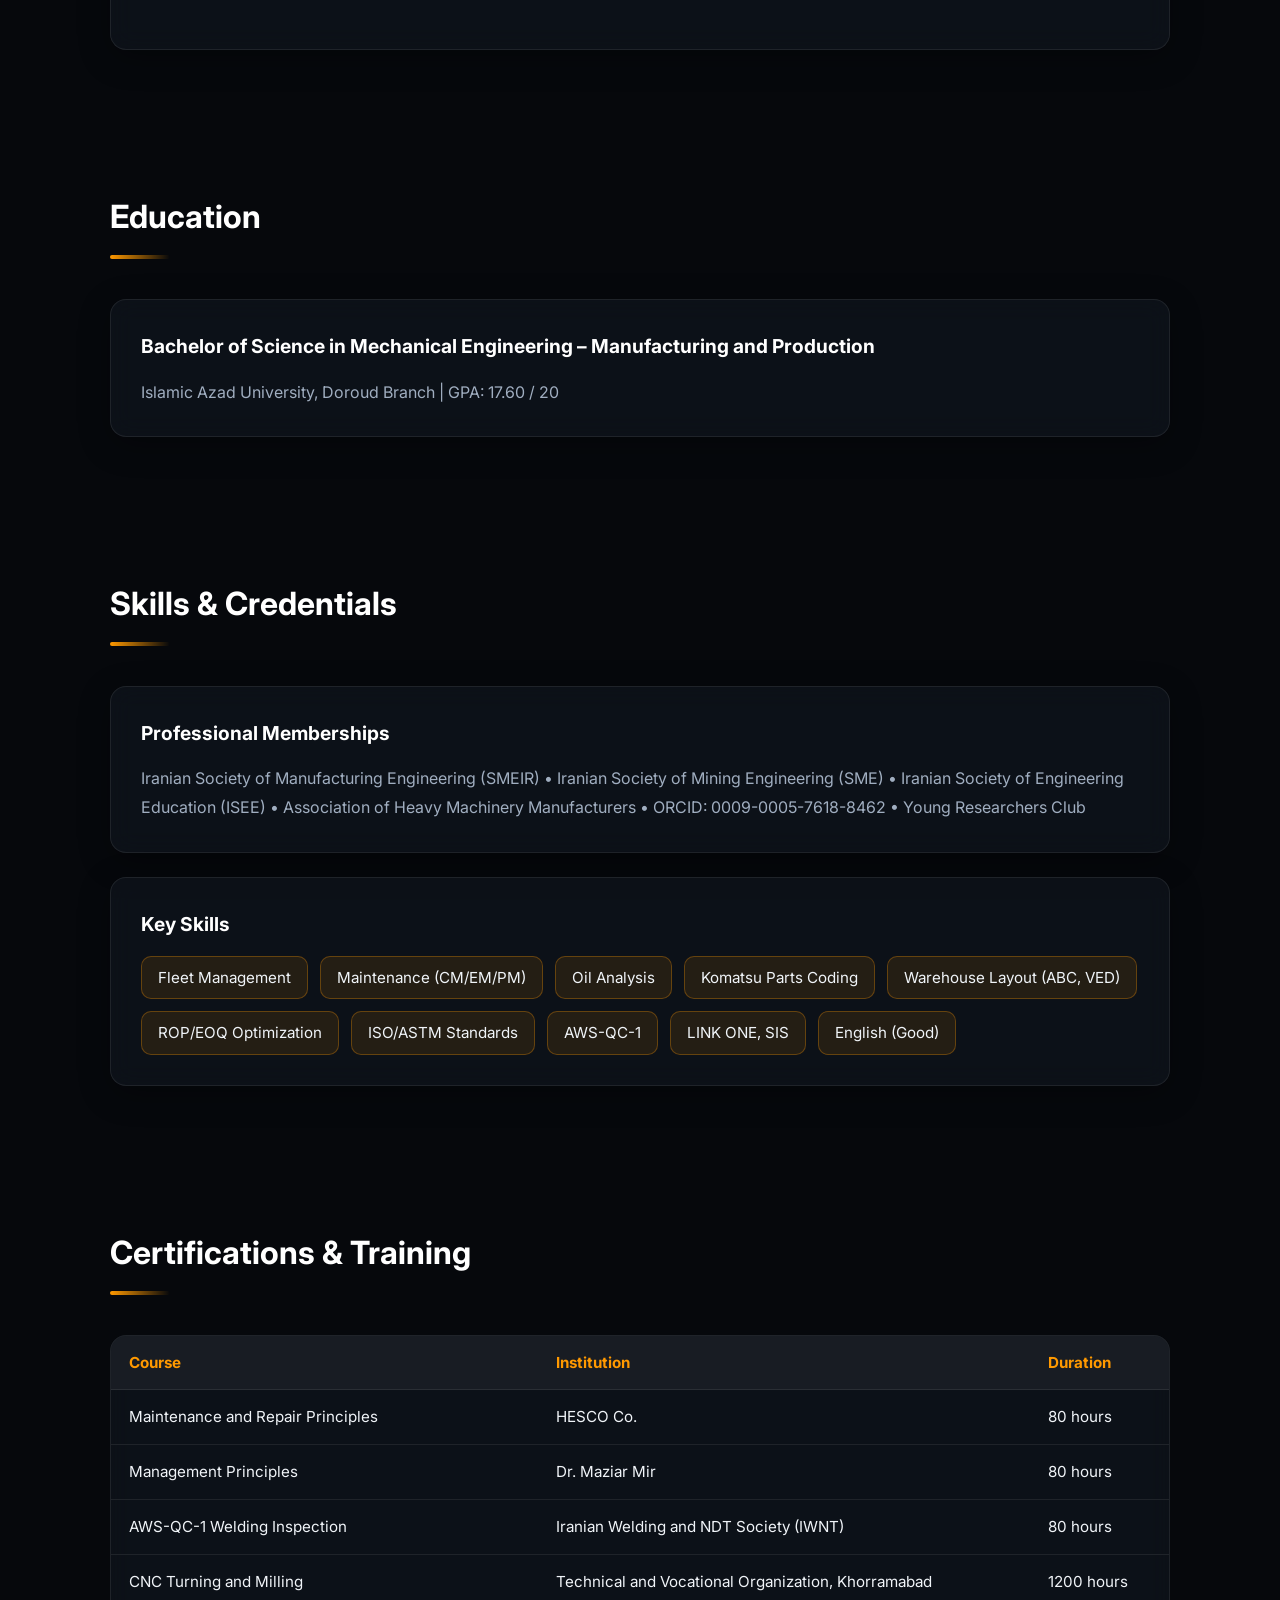
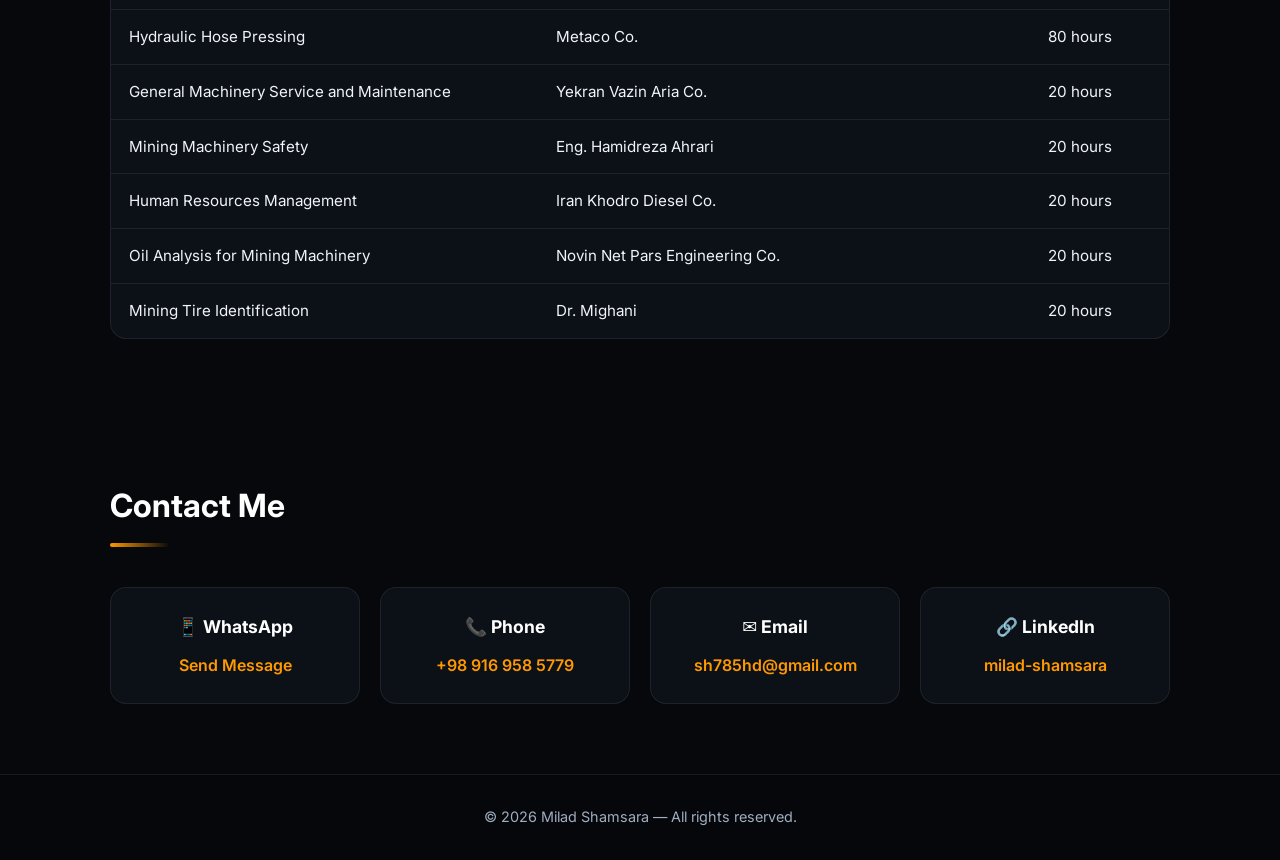
==== commit c2c431f6: "Update index.html" ====
--- a/en/index.html
+++ b/en/index.html
@@ -40,7 +40,7 @@
     content: '';
     position: fixed;
     inset: 0;
-    background: linear-gradient(180deg, rgba(6,8,12,0.8) 0%, rgba(6,8,12,0.95) 100%);
+    background: linear-gradient(180deg, rgba(6,8,12,0.85) 0%, rgba(6,8,12,0.95) 100%);
     z-index: -1;
   }
 
@@ -106,6 +106,12 @@
   .contact-card a { color: var(--accent); text-decoration: none; font-size: 1rem; font-weight: 600; }
   .contact-card a:hover { text-decoration: underline; }
 
+  .table-wrap { overflow-x: auto; border: 1px solid var(--border); border-radius: var(--radius); background: var(--card-bg); backdrop-filter: blur(10px); }
+  table { width: 100%; border-collapse: collapse; font-size: 0.95rem; }
+  th, td { padding: 14px 18px; text-align: start; border-bottom: 1px solid var(--border); }
+  th { background: rgba(255, 255, 255, 0.05); font-weight: 700; color: var(--accent); }
+  tr:last-child td { border-bottom: none; }
+
   footer { border-top: 1px solid var(--border); padding-block: 30px; color: var(--muted); font-size: 0.9rem; text-align: center; background: rgba(6, 8, 12, 0.95); }
 
   @media (max-width: 768px) {
@@ -210,6 +216,46 @@
       <p class="meta"><strong>Mesh Derakhshan – Takht-e Gonbad Copper Mine</strong> | 2021 – 2022</p>
       <p>Planned maintenance operations and continuously monitored equipment efficiency.</p>
     </article>
+    <article class="job">
+      <h3>Technical and Mining Equipment Manager</h3>
+      <p class="meta"><strong>Aria Jonoub Iranian Co. – Kavir Iron Ore Mine (Esmaloun)</strong> | 2019 – 2021</p>
+      <p>Managed technical operations and equipment, developed long-term maintenance plans, designed warehouse layout, and managed human resources.</p>
+    </article>
+    <article class="job">
+      <h3>Head of Technical Office for Machinery</h3>
+      <p class="meta"><strong>Perlit & Fellar Partnership – Sistan and Baluchestan Regional Water Authority</strong> | 2017 – 2018</p>
+      <p>Prepared technical reports, documented equipment, and coordinated cross-functional activities in the Mashkid Earth Dam project.</p>
+    </article>
+    <article class="job">
+      <h3>Head of Technical Office for Machinery</h3>
+      <p class="meta"><strong>Abad Rahan Pars International Co. – Star Refinery</strong> | 2014 – 2017</p>
+      <p>Applied ISO/ASTM standards, conducted welding inspection (AWS-QC-1), and performed equipment quality control.</p>
+    </article>
+    <article class="job">
+      <h3>Maintenance and Repair Officer</h3>
+      <p class="meta"><strong>Khatam al-Anbiya Construction HQ – Garmsiri Project</strong> | 2011 – 2014</p>
+      <p>Executed periodic and emergency maintenance programs and monitored the performance of heavy machinery.</p>
+    </article>
+  </div>
+</section>
+
+<section class="wrap">
+  <h2>International Project</h2>
+  <div class="card">
+    <h3>Official Shantui Representative</h3>
+    <p class="meta" style="color: var(--accent); font-weight: bold;">Espadana Co. – Bolivar Gold Mine, Venezuela | August 2020 – December 2020</p>
+    <ul style="margin-top: 15px; padding-left: 20px; line-height: 1.8; color: var(--muted);">
+      <li>Commissioned, delivered, and trained operators on 28 heavy machines (loaders, bulldozers, graders, and dump trucks).</li>
+      <li>Recruited local personnel and conducted on-site training on operation, maintenance, and PDI-PM procedures.</li>
+    </ul>
+  </div>
+</section>
+
+<section class="wrap">
+  <h2>Education</h2>
+  <div class="card">
+    <h3>Bachelor of Science in Mechanical Engineering – Manufacturing and Production</h3>
+    <p class="meta">Islamic Azad University, Doroud Branch | GPA: 17.60 / 20</p>
   </div>
 </section>
 
@@ -231,7 +277,29 @@
       <span class="skill-tag">ISO/ASTM Standards</span>
       <span class="skill-tag">AWS-QC-1</span>
       <span class="skill-tag">LINK ONE, SIS</span>
-    </div>
+      <span class="skill-tag">English (Good)</span>
+    </div>
+  </div>
+</section>
+
+<section class="wrap">
+  <h2>Certifications & Training</h2>
+  <div class="table-wrap">
+    <table>
+      <thead><tr><th>Course</th><th>Institution</th><th>Duration</th></tr></thead>
+      <tbody>
+        <tr><td>Maintenance and Repair Principles</td><td>HESCO Co.</td><td>80 hours</td></tr>
+        <tr><td>Management Principles</td><td>Dr. Maziar Mir</td><td>80 hours</td></tr>
+        <tr><td>AWS-QC-1 Welding Inspection</td><td>Iranian Welding and NDT Society (IWNT)</td><td>80 hours</td></tr>
+        <tr><td>CNC Turning and Milling</td><td>Technical and Vocational Organization, Khorramabad</td><td>1200 hours</td></tr>
+        <tr><td>Hydraulic Hose Pressing</td><td>Metaco Co.</td><td>80 hours</td></tr>
+        <tr><td>General Machinery Service and Maintenance</td><td>Yekran Vazin Aria Co.</td><td>20 hours</td></tr>
+        <tr><td>Mining Machinery Safety</td><td>Eng. Hamidreza Ahrari</td><td>20 hours</td></tr>
+        <tr><td>Human Resources Management</td><td>Iran Khodro Diesel Co.</td><td>20 hours</td></tr>
+        <tr><td>Oil Analysis for Mining Machinery</td><td>Novin Net Pars Engineering Co.</td><td>20 hours</td></tr>
+        <tr><td>Mining Tire Identification</td><td>Dr. Mighani</td><td>20 hours</td></tr>
+      </tbody>
+    </table>
   </div>
 </section>
 
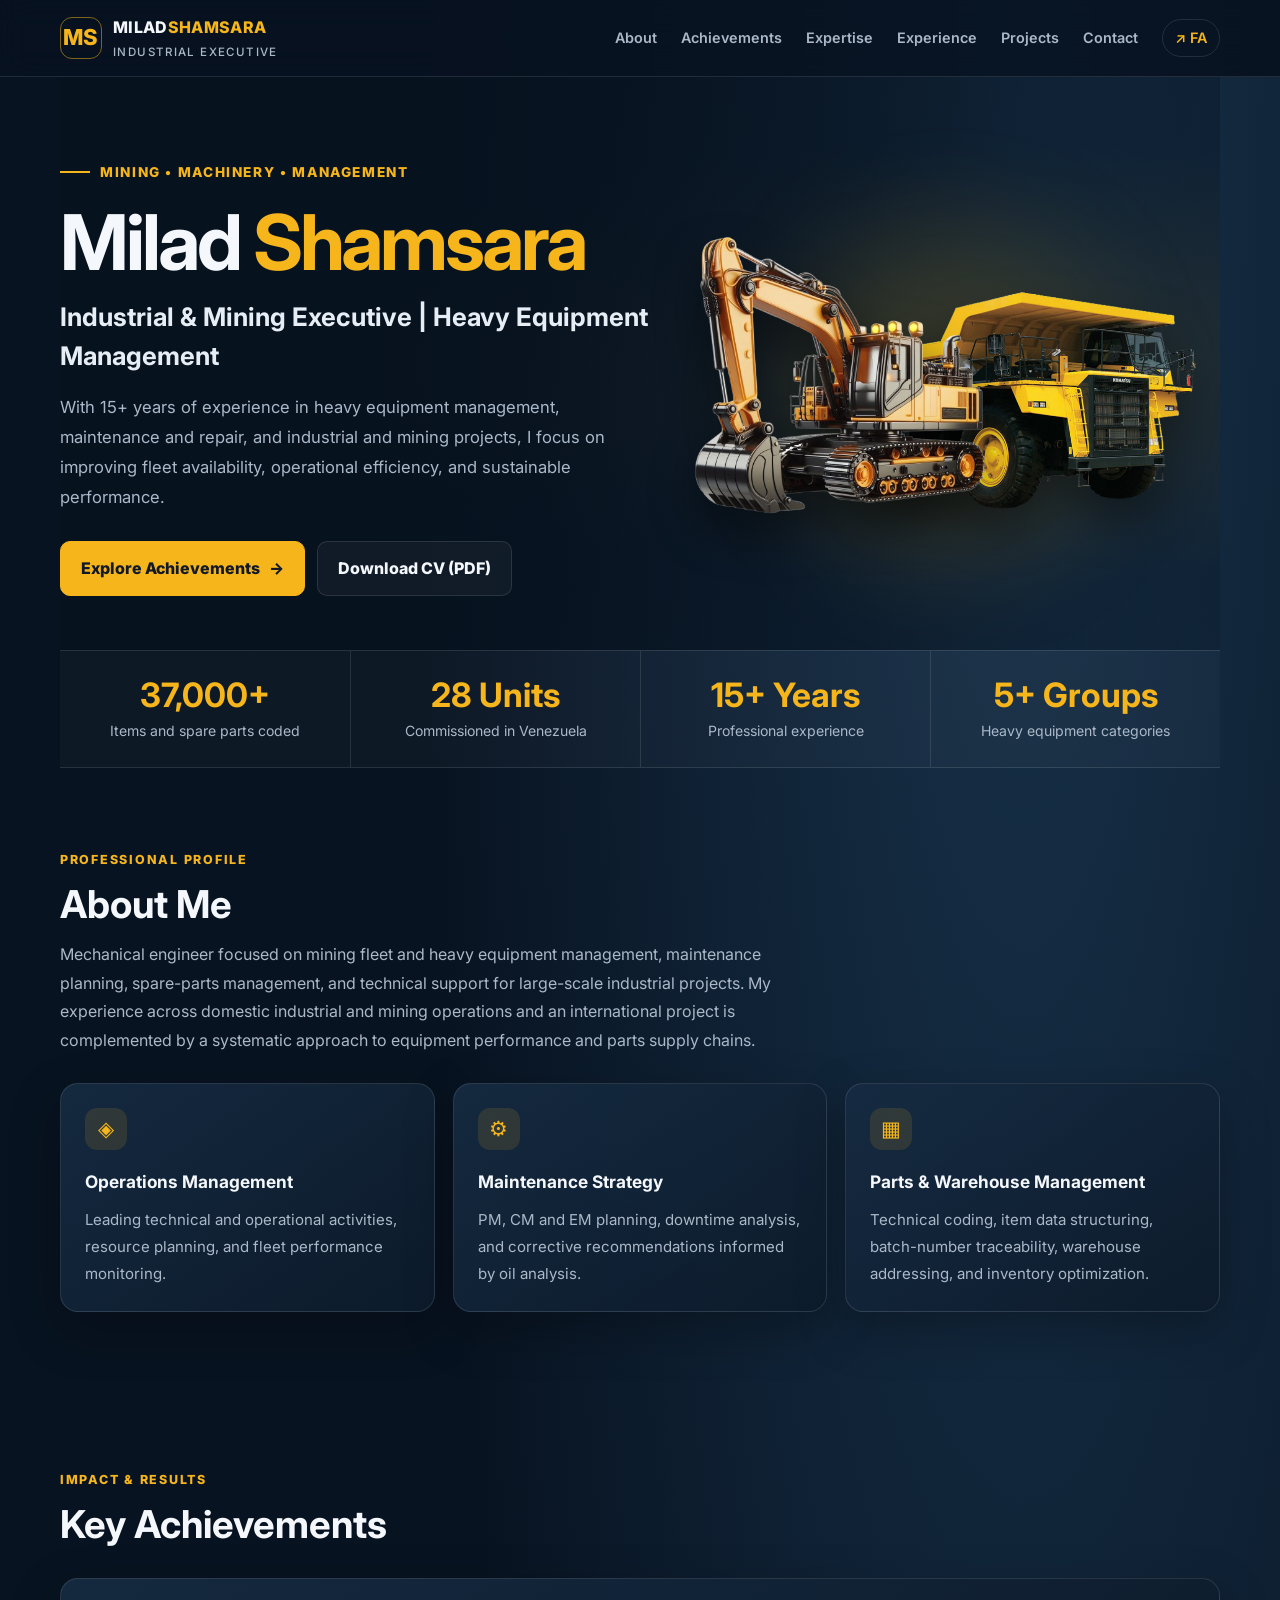
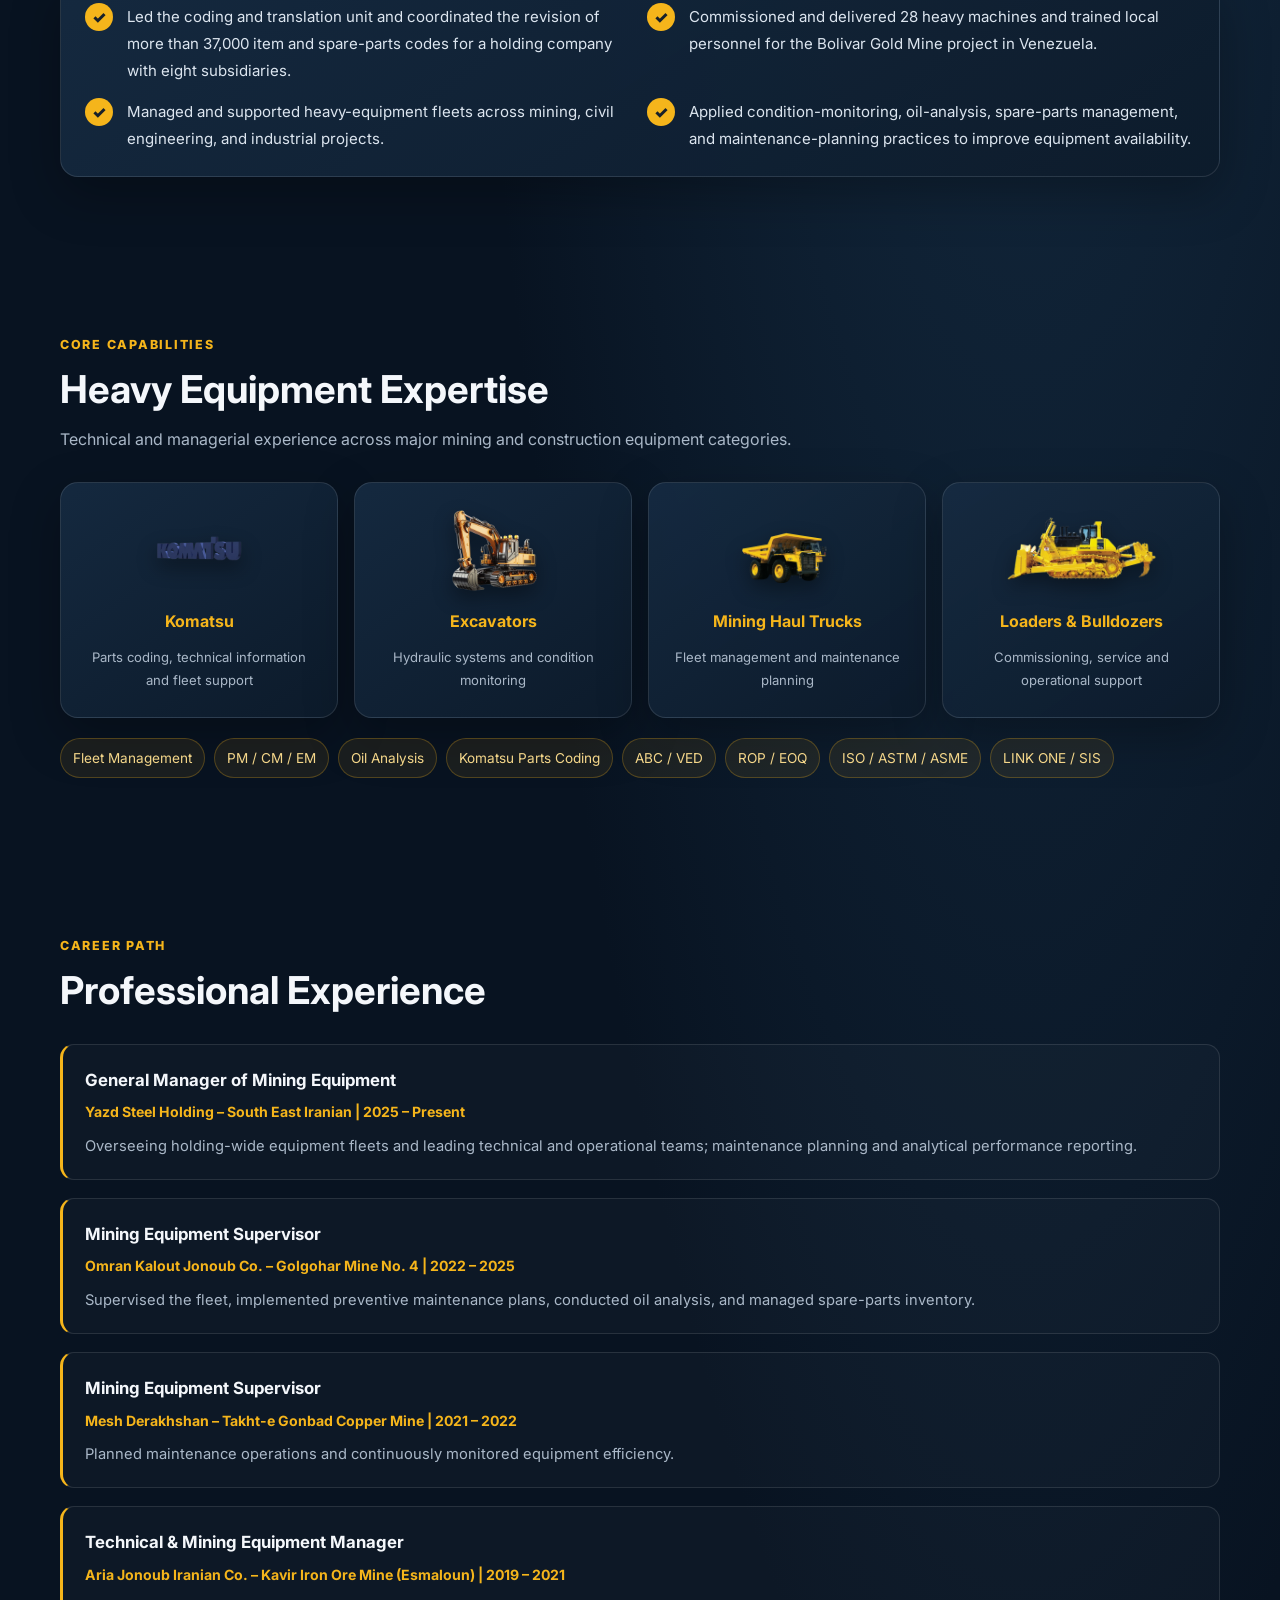
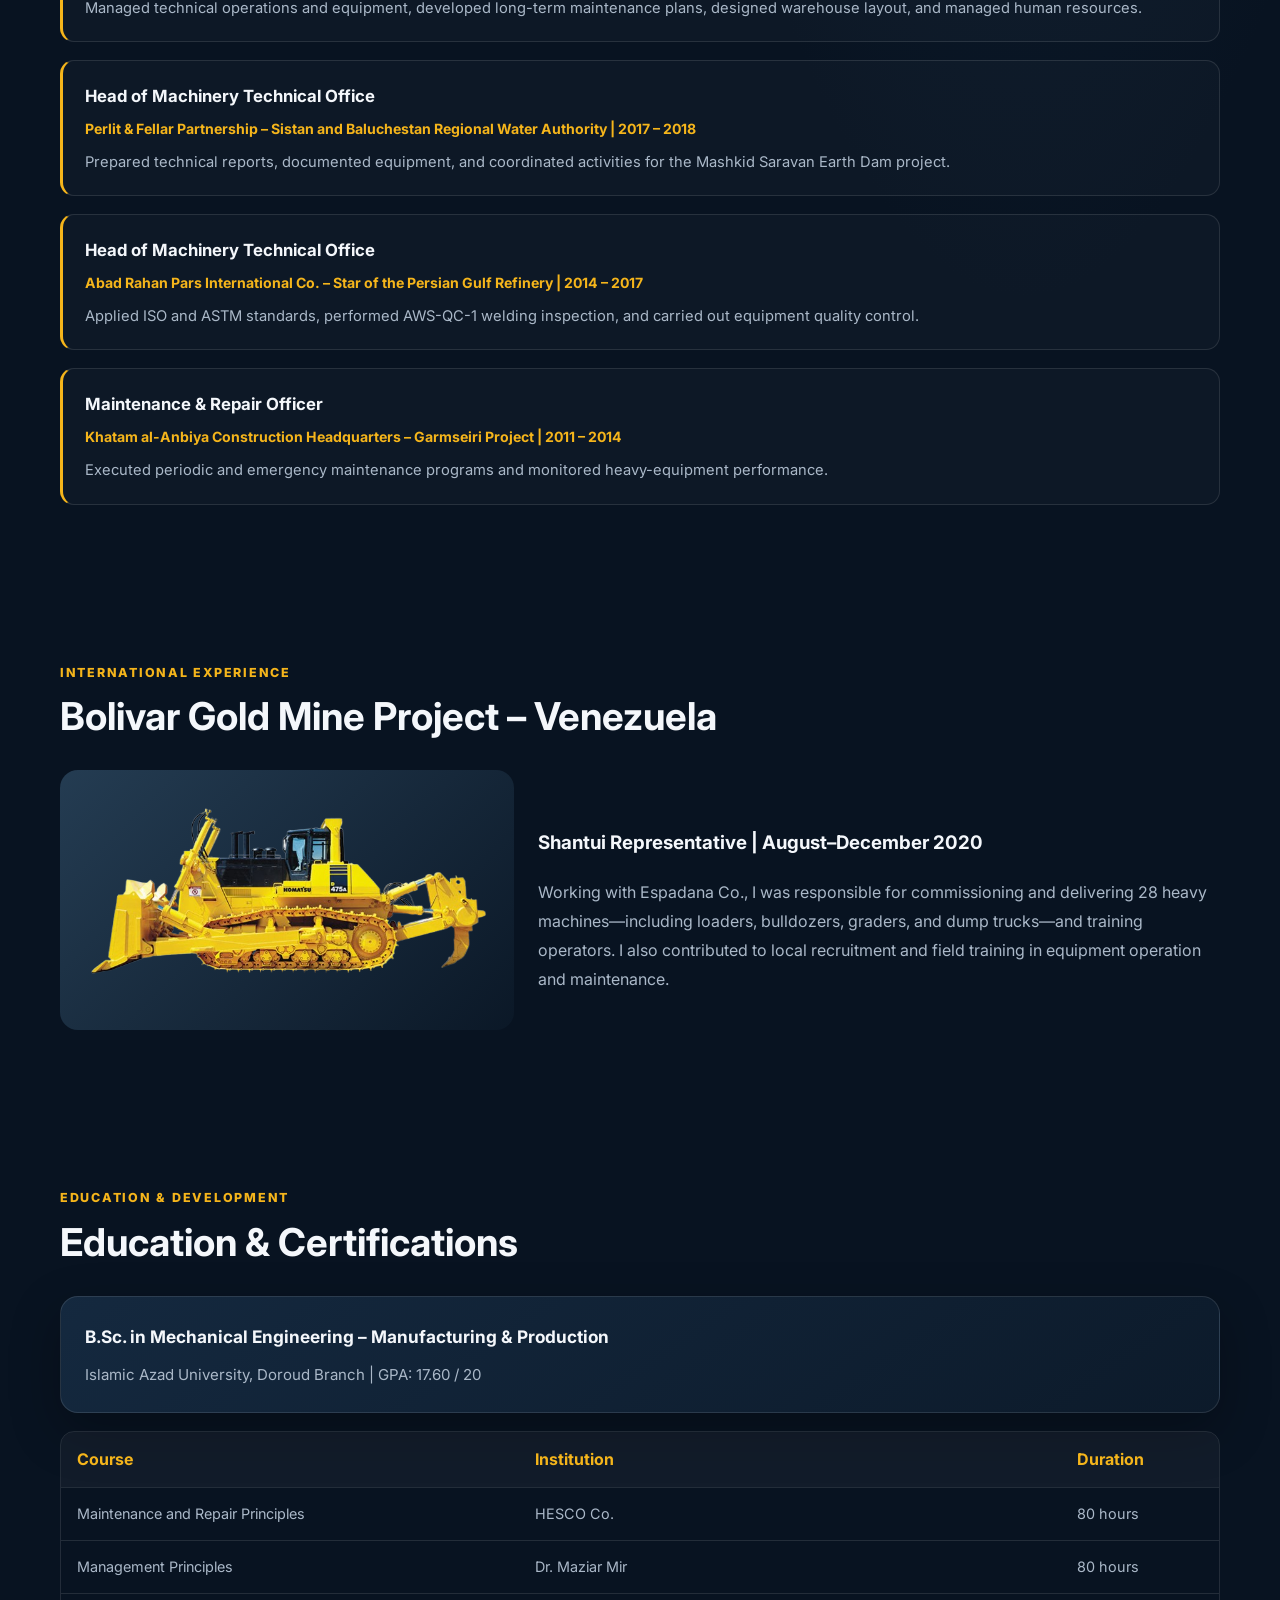
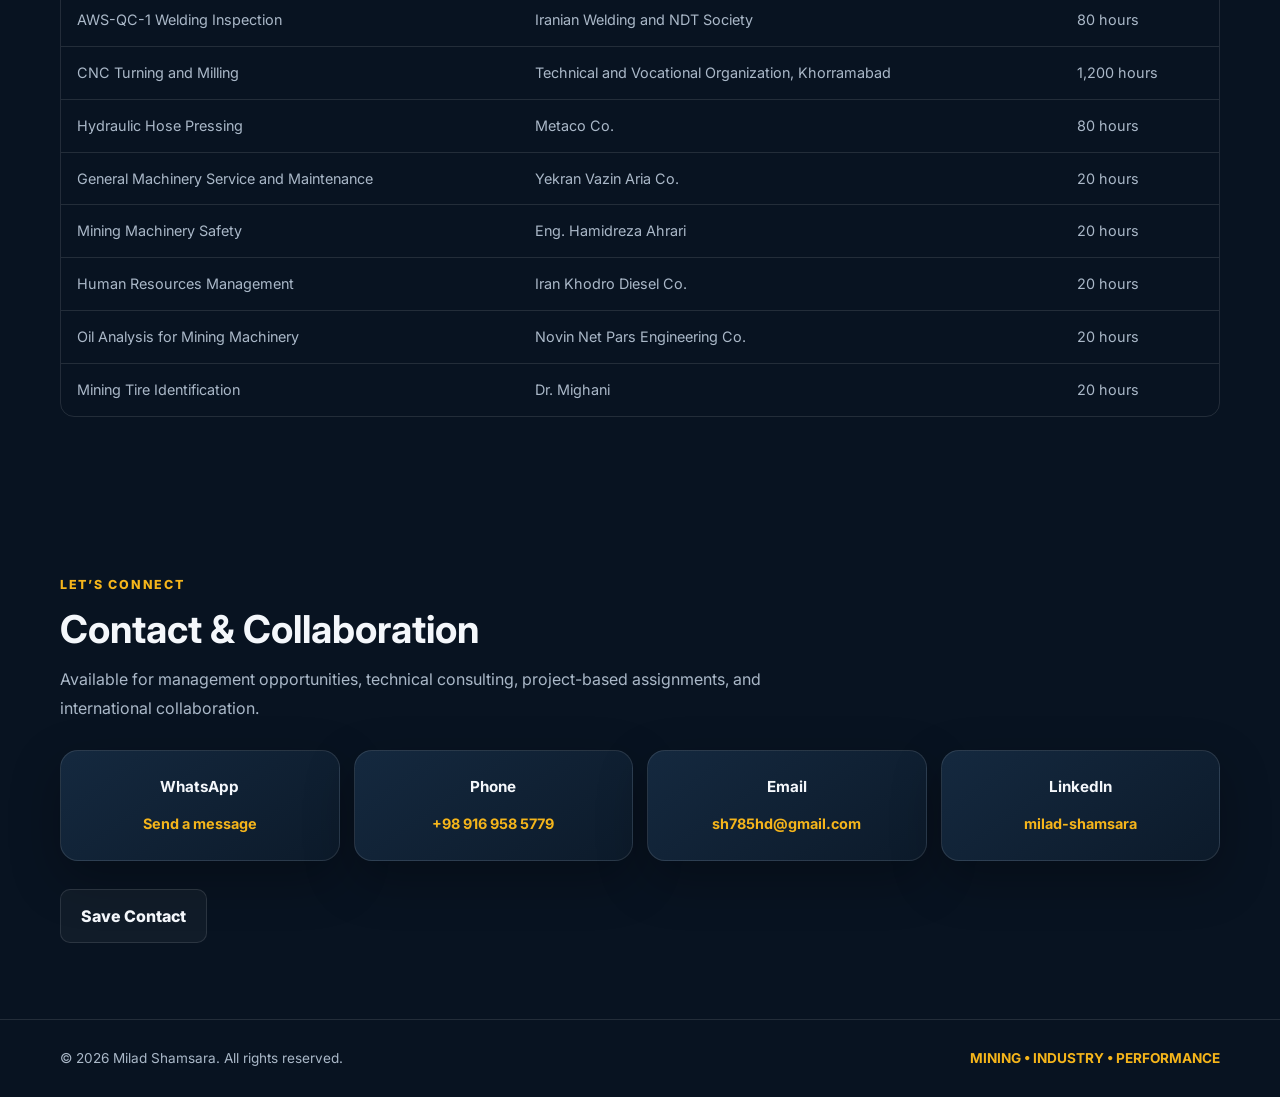
==== commit 5e4c2ccf: "Redesign personal website Redesign personal website" ====
--- a/en/index.html
+++ b/en/index.html
@@ -1,330 +1,28 @@
 <!DOCTYPE html>
 <html lang="en" dir="ltr">
 <head>
-<meta charset="utf-8">
-<meta name="viewport" content="width=device-width, initial-scale=1">
-<meta name="google-site-verification" content="RMnz8sOB80vP1t36rzYx9Kjt8Mkm05djORfnwccTHLs" />
-<title>Milad Shamsara | Mining Equipment Manager</title>
-<meta name="description" content="Resume and Services of Milad Shamsara, General Manager of Mining Equipment. Consulting, Maintenance, Coding, and Training.">
-<link rel="preconnect" href="https://fonts.googleapis.com">
-<link rel="preconnect" href="https://fonts.gstatic.com" crossorigin>
-<link href="https://fonts.googleapis.com/css2?family=Vazirmatn:wght@400;600;700&family=Inter:wght@400;600;700&display=swap" rel="stylesheet">
-<style>
-  :root {
-    --bg-dark: #06080c;
-    --fg: #f0f4f8;
-    --muted: #a0aec0;
-    --card-bg: rgba(15, 20, 28, 0.75);
-    --border: rgba(255, 255, 255, 0.08);
-    --accent: #ff9900; 
-    --accent-glow: rgba(255, 153, 0, 0.4);
-    --radius: 16px;
-    --max: 1100px;
-  }
-  * { box-sizing: border-box; }
-  html { scroll-behavior: smooth; }
-  
-  body {
-    margin: 0;
-    background-color: var(--bg-dark);
-    background-image: url('../assets/bg-mining.jpg');
-    background-attachment: fixed;
-    background-size: cover;
-    background-position: center;
-    color: var(--fg);
-    line-height: 1.7;
-    -webkit-font-smoothing: antialiased;
-    font-family: 'Inter', system-ui, sans-serif;
-  }
-  body::before {
-    content: '';
-    position: fixed;
-    inset: 0;
-    background: linear-gradient(180deg, rgba(6,8,12,0.85) 0%, rgba(6,8,12,0.95) 100%);
-    z-index: -1;
-  }
-
-  .wrap { max-width: var(--max); margin-inline: auto; padding-inline: 20px; }
-
-  .site-header { position: sticky; top: 0; z-index: 100; background: rgba(6, 8, 12, 0.85); backdrop-filter: blur(15px); border-bottom: 1px solid var(--border); }
-  .site-header .wrap { display: flex; align-items: center; justify-content: space-between; height: 70px; }
-  .brand { font-weight: 700; color: var(--fg); text-decoration: none; font-size: 1.2rem; letter-spacing: 1px; display: flex; align-items: center; gap: 10px; }
-  .brand span { color: var(--accent); }
-  .nav-links { display: flex; gap: 20px; align-items: center; flex-wrap: wrap; font-size: 0.95rem; }
-  .nav-links a { color: var(--muted); text-decoration: none; transition: 0.3s; }
-  .nav-links a:hover { color: var(--accent); }
-  .lang-switch { border: 1px solid var(--border); border-radius: 8px; padding: 6px 12px; font-weight: 600; font-size: 1.1rem; background: rgba(255,255,255,0.05); }
-
-  .hero { padding-block: 100px 80px; display: flex; align-items: center; gap: 50px; flex-wrap: wrap; justify-content: center; text-align: center; }
-  .hero-text { flex: 1; min-width: 300px; text-align: left; }
-  .hero .role { color: var(--accent); font-weight: 700; font-size: 1.1rem; margin: 0 0 10px; letter-spacing: 1px; }
-  .hero h1 { font-size: clamp(2.5rem, 6vw, 3.5rem); margin: 0 0 16px; line-height: 1.2; color: #fff; text-shadow: 0 4px 20px rgba(0,0,0,0.8); }
-  .hero .meta { color: var(--muted); margin: 0 0 30px; font-size: 1.15rem; max-width: 600px; }
-  
-  .actions { display: flex; gap: 16px; flex-wrap: wrap; margin-top: 30px; justify-content: flex-start; }
-  .btn { display: inline-block; padding: 14px 28px; border-radius: 10px; border: 1px solid var(--border); text-decoration: none; color: var(--fg); font-weight: 600; font-size: 1rem; transition: 0.3s; background: rgba(255,255,255,0.05); backdrop-filter: blur(10px); }
-  .btn.primary { background: var(--accent); border-color: var(--accent); color: #000; box-shadow: 0 0 20px var(--accent-glow); }
-  .btn:hover { transform: translateY(-3px); box-shadow: 0 10px 25px rgba(0,0,0,0.4); }
-  .btn.primary:hover { box-shadow: 0 0 35px var(--accent-glow); background: #e68a00; }
-
-  .hero-image { position: relative; }
-  .hero-image img { width: 260px; height: 260px; border-radius: 50%; object-fit: cover; border: 4px solid var(--accent); box-shadow: 0 0 40px var(--accent-glow); position: relative; z-index: 2; background-color: #1a1d24; }
-  .hero-image::before { content: ''; position: absolute; inset: -15px; border-radius: 50%; background: var(--accent); filter: blur(50px); opacity: 0.3; z-index: 1; }
-
-  section { padding-block: 70px; }
-  h2 { font-size: 2rem; margin: 0 0 40px; position: relative; display: inline-block; color: #fff; }
-  h2::after { content: ""; display: block; width: 60px; height: 4px; background: linear-gradient(90deg, var(--accent), transparent); border-radius: 2px; margin-top: 10px; }
-  
-  .grid { display: grid; grid-template-columns: repeat(auto-fill, minmax(320px, 1fr)); gap: 24px; }
-  .card { background: var(--card-bg); border: 1px solid var(--border); border-radius: var(--radius); padding: 30px; transition: 0.4s; backdrop-filter: blur(12px); box-shadow: 0 8px 32px rgba(0,0,0,0.3); }
-  .card:hover { border-color: rgba(255, 153, 0, 0.5); transform: translateY(-5px); box-shadow: 0 15px 40px rgba(0,0,0,0.5); }
-  .card h3 { margin: 0 0 15px; font-size: 1.2rem; display: flex; align-items: center; gap: 10px; color: #fff; }
-  .card p { margin: 0; color: var(--muted); font-size: 1rem; line-height: 1.8; }
-
-  .machine-grid { display: grid; grid-template-columns: repeat(auto-fit, minmax(200px, 1fr)); gap: 20px; margin-top: 20px; }
-  .machine-item { text-align: center; padding: 25px 20px; background: var(--card-bg); border: 1px solid var(--border); border-radius: var(--radius); backdrop-filter: blur(10px); transition: 0.3s; display: flex; flex-direction: column; align-items: center; justify-content: center; }
-  .machine-item:hover { border-color: var(--accent); transform: scale(1.05); }
-  .machine-item img { height: 70px; object-fit: contain; margin-bottom: 15px; filter: drop-shadow(0 4px 6px rgba(0,0,0,0.5)); }
-  .machine-item h4 { margin: 0 0 5px; color: var(--accent); font-size: 1.1rem; }
-  .machine-item p { margin: 0; font-size: 0.9rem; color: var(--muted); }
-
-  .timeline { display: grid; gap: 24px; }
-  .job { position: relative; padding-left: 30px; border-left: 2px solid rgba(255,255,255,0.1); }
-  .job::before { content: ""; position: absolute; left: -8px; top: 8px; width: 14px; height: 14px; border-radius: 50%; background: var(--accent); box-shadow: 0 0 15px var(--accent-glow); }
-  .job h3 { margin: 0 0 6px; font-size: 1.15rem; color: #fff; }
-  .job .meta { color: var(--muted); font-size: 0.95rem; margin: 0 0 10px; }
-  .job .meta strong { color: var(--accent); }
-
-  .skills-list { display: flex; flex-wrap: wrap; gap: 12px; }
-  .skill-tag { background: rgba(255, 153, 0, 0.1); border: 1px solid rgba(255, 153, 0, 0.3); padding: 8px 16px; border-radius: 10px; font-size: 0.95rem; color: var(--fg); transition: 0.3s; }
-  .skill-tag:hover { background: var(--accent); color: #000; transform: translateY(-2px); box-shadow: 0 5px 15px var(--accent-glow); }
-
-  .contact-grid { display: grid; grid-template-columns: repeat(auto-fill, minmax(220px, 1fr)); gap: 20px; }
-  .contact-card { background: var(--card-bg); border: 1px solid var(--border); border-radius: var(--radius); padding: 24px; text-align: center; transition: 0.3s; backdrop-filter: blur(10px); }
-  .contact-card:hover { border-color: var(--accent); transform: translateY(-5px); }
-  .contact-card h3 { margin: 0 0 10px; font-size: 1.1rem; color: #fff; }
-  .contact-card a { color: var(--accent); text-decoration: none; font-size: 1rem; font-weight: 600; }
-  .contact-card a:hover { text-decoration: underline; }
-
-  .table-wrap { overflow-x: auto; border: 1px solid var(--border); border-radius: var(--radius); background: var(--card-bg); backdrop-filter: blur(10px); }
-  table { width: 100%; border-collapse: collapse; font-size: 0.95rem; }
-  th, td { padding: 14px 18px; text-align: start; border-bottom: 1px solid var(--border); }
-  th { background: rgba(255, 255, 255, 0.05); font-weight: 700; color: var(--accent); }
-  tr:last-child td { border-bottom: none; }
-
-  footer { border-top: 1px solid var(--border); padding-block: 30px; color: var(--muted); font-size: 0.9rem; text-align: center; background: rgba(6, 8, 12, 0.95); }
-
-  @media (max-width: 768px) {
-    .hero { padding-block: 50px; }
-    .hero-text { text-align: center; }
-    .actions { justify-content: center; }
-    .hero-image img { width: 200px; height: 200px; }
-    .job { padding-left: 20px; }
-  }
-</style>
-</head>
-<body>
-
-<header class="site-header">
-  <div class="wrap">
-    <a class="brand" href="#">MILAD<span>SHAMSARA</span></a>
-    <nav class="nav-links">
-      <a href="#machines">Machinery</a>
-      <a href="#services">Services</a>
-      <a href="#experience">Experience</a>
-      <a href="#skills">Skills</a>
-      <a href="#contact">Contact</a>
-      <a class="lang-switch" href="../" title="فارسی">🇮🇷</a>
-    </nav>
-  </div>
-</header>
-
-<section class="hero wrap">
-  <div class="hero-text">
-    <p class="role">General Manager of Mining Equipment | Maintenance & Repair Specialist</p>
-    <h1>Milad Shamsara</h1>
-    <p class="meta">Available for Employment (Domestic/International) and Contract/Remote Projects. With over 15 years of experience in fleet management and optimizing heavy mining equipment performance.</p>
-    <div class="actions">
-      <a class="btn primary" href="../assets/resume-en.pdf" download>📄 Download CV (PDF)</a>
-      <a class="btn" href="https://wa.me/989169585779" target="_blank">💬 Request Consulting</a>
-    </div>
-  </div>
-  <div class="hero-image">
-    <img src="../assets/profile.jpg" alt="Milad Shamsara">
-  </div>
-</section>
-
-<section id="machines" class="wrap">
-  <h2>Heavy Fleet Expertise</h2>
-  <div class="machine-grid">
-    <div class="machine-item">
-      <img src="../assets/komatsu-logo.png" alt="Komatsu">
-      <h4>Komatsu</h4>
-      <p>Complete mastery of coding, maintenance, and repair for various series (PC, HD, WA).</p>
-    </div>
-    <div class="machine-item">
-      <img src="../assets/excavator.png" alt="Excavator">
-      <h4>Excavator</h4>
-      <p>Specialized troubleshooting of hydraulic systems and condition monitoring.</p>
-    </div>
-    <div class="machine-item">
-      <img src="../assets/dump-truck.png" alt="Dump Truck">
-      <h4>Dump Truck</h4>
-      <p>Fleet management and PM planning for 100-ton mining dump trucks.</p>
-    </div>
-    <div class="machine-item">
-      <img src="../assets/loader.png" alt="Loader">
-      <h4>Loader & Bulldozer</h4>
-      <p>Commissioning (PDI) and operator training according to OEM standards.</p>
-    </div>
-  </div>
-</section>
-
-<section id="services" class="wrap">
-  <h2>My Services</h2>
-  <div class="grid">
-    <div class="card">
-      <h3>🛠️ Maintenance Consulting</h3>
-      <p>Strategic planning for PM/CM/EM, oil analysis interpretation, and fleet efficiency optimization to reduce downtime.</p>
-    </div>
-    <div class="card">
-      <h3>💻 Remote Projects</h3>
-      <p>Specialized Komatsu parts coding, warehouse structure design (ABC, VED), and implementation of ROP & EOQ systems remotely.</p>
-    </div>
-    <div class="card">
-      <h3>🎓 Training & Commissioning</h3>
-      <p>Operator training, heavy equipment commissioning (PDI), and technical team training according to OEM standards.</p>
-    </div>
-  </div>
-</section>
-
-<section id="experience" class="wrap">
-  <h2>Work Experience</h2>
-  <div class="timeline">
-    <article class="job">
-      <h3>General Manager of Mining Equipment</h3>
-      <p class="meta"><strong>Yazd Steel Holding – South East Iranian</strong> | 2026 – Present</p>
-      <p>Managing the entire mining equipment fleet of the holding company and leading technical and operational teams. Strategic planning of maintenance and monthly analytical reporting.</p>
-    </article>
-    <article class="job">
-      <h3>Mining Equipment Supervisor</h3>
-      <p class="meta"><strong>Omran Kalout Jonoub Co. – Golgohar Mine No. 4</strong> | 2022 – 2025</p>
-      <p>Supervised the fleet, implemented preventive maintenance programs, conducted oil analysis, and managed spare parts inventory (ROP).</p>
-    </article>
-    <article class="job">
-      <h3>Mining Equipment Supervisor</h3>
-      <p class="meta"><strong>Mesh Derakhshan – Takht-e Gonbad Copper Mine</strong> | 2021 – 2022</p>
-      <p>Planned maintenance operations and continuously monitored equipment efficiency.</p>
-    </article>
-    <article class="job">
-      <h3>Technical and Mining Equipment Manager</h3>
-      <p class="meta"><strong>Aria Jonoub Iranian Co. – Kavir Iron Ore Mine (Esmaloun)</strong> | 2019 – 2021</p>
-      <p>Managed technical operations and equipment, developed long-term maintenance plans, designed warehouse layout, and managed human resources.</p>
-    </article>
-    <article class="job">
-      <h3>Head of Technical Office for Machinery</h3>
-      <p class="meta"><strong>Perlit & Fellar Partnership – Sistan and Baluchestan Regional Water Authority</strong> | 2017 – 2018</p>
-      <p>Prepared technical reports, documented equipment, and coordinated cross-functional activities in the Mashkid Earth Dam project.</p>
-    </article>
-    <article class="job">
-      <h3>Head of Technical Office for Machinery</h3>
-      <p class="meta"><strong>Abad Rahan Pars International Co. – Star Refinery</strong> | 2014 – 2017</p>
-      <p>Applied ISO/ASTM standards, conducted welding inspection (AWS-QC-1), and performed equipment quality control.</p>
-    </article>
-    <article class="job">
-      <h3>Maintenance and Repair Officer</h3>
-      <p class="meta"><strong>Khatam al-Anbiya Construction HQ – Garmsiri Project</strong> | 2011 – 2014</p>
-      <p>Executed periodic and emergency maintenance programs and monitored the performance of heavy machinery.</p>
-    </article>
-  </div>
-</section>
-
-<section class="wrap">
-  <h2>International Project</h2>
-  <div class="card">
-    <h3>Official Shantui Representative</h3>
-    <p class="meta" style="color: var(--accent); font-weight: bold;">Espadana Co. – Bolivar Gold Mine, Venezuela | August 2020 – December 2020</p>
-    <ul style="margin-top: 15px; padding-left: 20px; line-height: 1.8; color: var(--muted);">
-      <li>Commissioned, delivered, and trained operators on 28 heavy machines (loaders, bulldozers, graders, and dump trucks).</li>
-      <li>Recruited local personnel and conducted on-site training on operation, maintenance, and PDI-PM procedures.</li>
-    </ul>
-  </div>
-</section>
-
-<section class="wrap">
-  <h2>Education</h2>
-  <div class="card">
-    <h3>Bachelor of Science in Mechanical Engineering – Manufacturing and Production</h3>
-    <p class="meta">Islamic Azad University, Doroud Branch | GPA: 17.60 / 20</p>
-  </div>
-</section>
-
-<section id="skills" class="wrap">
-  <h2>Skills & Credentials</h2>
-  <div class="card" style="margin-bottom: 24px;">
-    <h3>Professional Memberships</h3>
-    <p>Iranian Society of Manufacturing Engineering (SMEIR) • Iranian Society of Mining Engineering (SME) • Iranian Society of Engineering Education (ISEE) • Association of Heavy Machinery Manufacturers • ORCID: 0009-0005-7618-8462 • Young Researchers Club</p>
-  </div>
-  <div class="card">
-    <h3>Key Skills</h3>
-    <div class="skills-list">
-      <span class="skill-tag">Fleet Management</span>
-      <span class="skill-tag">Maintenance (CM/EM/PM)</span>
-      <span class="skill-tag">Oil Analysis</span>
-      <span class="skill-tag">Komatsu Parts Coding</span>
-      <span class="skill-tag">Warehouse Layout (ABC, VED)</span>
-      <span class="skill-tag">ROP/EOQ Optimization</span>
-      <span class="skill-tag">ISO/ASTM Standards</span>
-      <span class="skill-tag">AWS-QC-1</span>
-      <span class="skill-tag">LINK ONE, SIS</span>
-      <span class="skill-tag">English (Good)</span>
-    </div>
-  </div>
-</section>
-
-<section class="wrap">
-  <h2>Certifications & Training</h2>
-  <div class="table-wrap">
-    <table>
-      <thead><tr><th>Course</th><th>Institution</th><th>Duration</th></tr></thead>
-      <tbody>
-        <tr><td>Maintenance and Repair Principles</td><td>HESCO Co.</td><td>80 hours</td></tr>
-        <tr><td>Management Principles</td><td>Dr. Maziar Mir</td><td>80 hours</td></tr>
-        <tr><td>AWS-QC-1 Welding Inspection</td><td>Iranian Welding and NDT Society (IWNT)</td><td>80 hours</td></tr>
-        <tr><td>CNC Turning and Milling</td><td>Technical and Vocational Organization, Khorramabad</td><td>1200 hours</td></tr>
-        <tr><td>Hydraulic Hose Pressing</td><td>Metaco Co.</td><td>80 hours</td></tr>
-        <tr><td>General Machinery Service and Maintenance</td><td>Yekran Vazin Aria Co.</td><td>20 hours</td></tr>
-        <tr><td>Mining Machinery Safety</td><td>Eng. Hamidreza Ahrari</td><td>20 hours</td></tr>
-        <tr><td>Human Resources Management</td><td>Iran Khodro Diesel Co.</td><td>20 hours</td></tr>
-        <tr><td>Oil Analysis for Mining Machinery</td><td>Novin Net Pars Engineering Co.</td><td>20 hours</td></tr>
-        <tr><td>Mining Tire Identification</td><td>Dr. Mighani</td><td>20 hours</td></tr>
-      </tbody>
-    </table>
-  </div>
-</section>
-
-<section id="contact" class="wrap">
-  <h2>Contact Me</h2>
-  <div class="contact-grid">
-    <div class="contact-card">
-      <h3>📱 WhatsApp</h3>
-      <a href="https://wa.me/989169585779" target="_blank">Send Message</a>
-    </div>
-    <div class="contact-card">
-      <h3>📞 Phone</h3>
-      <a href="tel:+989169585779">+98 916 958 5779</a>
-    </div>
-    <div class="contact-card">
-      <h3>✉️ Email</h3>
-      <a href="mailto:sh785hd@gmail.com">sh785hd@gmail.com</a>
-    </div>
-    <div class="contact-card">
-      <h3>🔗 LinkedIn</h3>
-      <a href="https://www.linkedin.com/in/milad-shamsara" target="_blank">milad-shamsara</a>
-    </div>
-  </div>
-</section>
-
-<footer>© 2026 Milad Shamsara — All rights reserved.</footer>
-</body>
-</html>
+<meta charset="utf-8"><meta name="viewport" content="width=device-width, initial-scale=1">
+<title>Milad Shamsara | Industrial & Mining Executive</title>
+<meta name="description" content="Milad Shamsara — industrial and mining executive focused on heavy equipment management, fleet maintenance, parts coding and operational performance.">
+<meta name="theme-color" content="#081321"><meta property="og:type" content="website"><meta property="og:title" content="Milad Shamsara | Industrial & Mining Executive"><meta property="og:description" content="Heavy equipment management, maintenance strategy, parts coding and mining operations."><meta property="og:url" content="https://miladshamsara.github.io/en/">
+<link rel="canonical" href="https://miladshamsara.github.io/en/"><link rel="stylesheet" href="../assets/style.css">
+</head><body>
+<header class="site-header"><div class="container header-inner"><a class="brand" href="#top"><span class="brand-mark">MS</span><span class="brand-name">MILAD<span>SHAMSARA</span><small>INDUSTRIAL EXECUTIVE</small></span></a><nav class="nav" aria-label="Main navigation"><a href="#about">About</a><a href="#achievements">Achievements</a><a href="#expertise">Expertise</a><a href="#experience">Experience</a><a href="#projects">Projects</a><a href="#contact">Contact</a><a class="lang" href="../" lang="fa" dir="rtl">FA ↗</a></nav></div></header>
+<main id="top"><section class="hero container"><div class="hero-copy"><span class="eyebrow">MINING • MACHINERY • MANAGEMENT</span><h1>Milad <span>Shamsara</span></h1><h2>Industrial & Mining Executive | Heavy Equipment Management</h2><p class="lead">With 15+ years of experience in heavy equipment management, maintenance and repair, and industrial and mining projects, I focus on improving fleet availability, operational efficiency, and sustainable performance.</p><div class="hero-actions"><a class="btn btn-primary" href="#achievements">Explore Achievements <span>→</span></a><a class="btn btn-secondary" href="../assets/resume-en.pdf" download>Download CV (PDF)</a></div></div><div class="hero-visual" aria-label="Heavy mining equipment"><img class="hero-truck" src="../assets/dump-truck.png" alt="Mining haul truck"><img class="hero-excavator" src="../assets/excavator.png" alt="Mining excavator"></div></section>
+<section class="metrics container" aria-label="Key figures"><div class="metric"><strong>37,000+</strong><span>Items and spare parts coded</span></div><div class="metric"><strong>28 Units</strong><span>Commissioned in Venezuela</span></div><div class="metric"><strong>15+ Years</strong><span>Professional experience</span></div><div class="metric"><strong>5+ Groups</strong><span>Heavy equipment categories</span></div></section>
+<section class="section container" id="about"><div class="section-head"><span class="section-kicker">Professional Profile</span><h2>About Me</h2><p class="section-intro">Mechanical engineer focused on mining fleet and heavy equipment management, maintenance planning, spare-parts management, and technical support for large-scale industrial projects. My experience across domestic industrial and mining operations and an international project is complemented by a systematic approach to equipment performance and parts supply chains.</p></div><div class="grid"><article class="panel"><div class="panel-icon">◈</div><h3>Operations Management</h3><p>Leading technical and operational activities, resource planning, and fleet performance monitoring.</p></article><article class="panel"><div class="panel-icon">⚙</div><h3>Maintenance Strategy</h3><p>PM, CM and EM planning, downtime analysis, and corrective recommendations informed by oil analysis.</p></article><article class="panel"><div class="panel-icon">▦</div><h3>Parts & Warehouse Management</h3><p>Technical coding, item data structuring, batch-number traceability, warehouse addressing, and inventory optimization.</p></article></div></section>
+<section class="section container" id="achievements"><div class="section-head"><span class="section-kicker">Impact & Results</span><h2>Key Achievements</h2></div><div class="panel achievement-list"><div class="achievement"><span class="check">✓</span><p>Led the coding and translation unit and coordinated the revision of more than 37,000 item and spare-parts codes for a holding company with eight subsidiaries.</p></div><div class="achievement"><span class="check">✓</span><p>Commissioned and delivered 28 heavy machines and trained local personnel for the Bolivar Gold Mine project in Venezuela.</p></div><div class="achievement"><span class="check">✓</span><p>Managed and supported heavy-equipment fleets across mining, civil engineering, and industrial projects.</p></div><div class="achievement"><span class="check">✓</span><p>Applied condition-monitoring, oil-analysis, spare-parts management, and maintenance-planning practices to improve equipment availability.</p></div></div></section>
+<section class="section container" id="expertise"><div class="section-head"><span class="section-kicker">Core Capabilities</span><h2>Heavy Equipment Expertise</h2><p class="section-intro">Technical and managerial experience across major mining and construction equipment categories.</p></div><div class="equipment"><article class="panel equipment-card"><img src="../assets/komatsu-logo.png" alt="Komatsu logo"><h3>Komatsu</h3><p>Parts coding, technical information and fleet support</p></article><article class="panel equipment-card"><img src="../assets/excavator.png" alt="Excavator"><h3>Excavators</h3><p>Hydraulic systems and condition monitoring</p></article><article class="panel equipment-card"><img src="../assets/dump-truck.png" alt="Mining haul truck"><h3>Mining Haul Trucks</h3><p>Fleet management and maintenance planning</p></article><article class="panel equipment-card"><img src="../assets/loader.png" alt="Loader and bulldozer"><h3>Loaders & Bulldozers</h3><p>Commissioning, service and operational support</p></article></div><div class="tags" style="margin-top:20px"><span class="tag">Fleet Management</span><span class="tag">PM / CM / EM</span><span class="tag">Oil Analysis</span><span class="tag">Komatsu Parts Coding</span><span class="tag">ABC / VED</span><span class="tag">ROP / EOQ</span><span class="tag">ISO / ASTM / ASME</span><span class="tag">LINK ONE / SIS</span></div></section>
+<section class="section container" id="experience"><div class="section-head"><span class="section-kicker">Career Path</span><h2>Professional Experience</h2></div><div class="timeline">
+<article class="job"><h3>General Manager of Mining Equipment</h3><p class="job-meta">Yazd Steel Holding – South East Iranian | 2025 – Present</p><p>Overseeing holding-wide equipment fleets and leading technical and operational teams; maintenance planning and analytical performance reporting.</p></article>
+<article class="job"><h3>Mining Equipment Supervisor</h3><p class="job-meta">Omran Kalout Jonoub Co. – Golgohar Mine No. 4 | 2022 – 2025</p><p>Supervised the fleet, implemented preventive maintenance plans, conducted oil analysis, and managed spare-parts inventory.</p></article>
+<article class="job"><h3>Mining Equipment Supervisor</h3><p class="job-meta">Mesh Derakhshan – Takht-e Gonbad Copper Mine | 2021 – 2022</p><p>Planned maintenance operations and continuously monitored equipment efficiency.</p></article>
+<article class="job"><h3>Technical & Mining Equipment Manager</h3><p class="job-meta">Aria Jonoub Iranian Co. – Kavir Iron Ore Mine (Esmaloun) | 2019 – 2021</p><p>Managed technical operations and equipment, developed long-term maintenance plans, designed warehouse layout, and managed human resources.</p></article>
+<article class="job"><h3>Head of Machinery Technical Office</h3><p class="job-meta">Perlit & Fellar Partnership – Sistan and Baluchestan Regional Water Authority | 2017 – 2018</p><p>Prepared technical reports, documented equipment, and coordinated activities for the Mashkid Saravan Earth Dam project.</p></article>
+<article class="job"><h3>Head of Machinery Technical Office</h3><p class="job-meta">Abad Rahan Pars International Co. – Star of the Persian Gulf Refinery | 2014 – 2017</p><p>Applied ISO and ASTM standards, performed AWS-QC-1 welding inspection, and carried out equipment quality control.</p></article>
+<article class="job"><h3>Maintenance & Repair Officer</h3><p class="job-meta">Khatam al-Anbiya Construction Headquarters – Garmseiri Project | 2011 – 2014</p><p>Executed periodic and emergency maintenance programs and monitored heavy-equipment performance.</p></article>
+</div></section>
+<section class="section container" id="projects"><div class="section-head"><span class="section-kicker">International Experience</span><h2>Bolivar Gold Mine Project – Venezuela</h2></div><div class="project-feature"><div class="project-photo"><img src="../assets/loader.png" alt="Heavy equipment used in the mining project"></div><div><h3>Shantui Representative | August–December 2020</h3><p class="section-intro">Working with Espadana Co., I was responsible for commissioning and delivering 28 heavy machines—including loaders, bulldozers, graders, and dump trucks—and training operators. I also contributed to local recruitment and field training in equipment operation and maintenance.</p></div></div></section>
+<section class="section container"><div class="section-head"><span class="section-kicker">Education & Development</span><h2>Education & Certifications</h2></div><div class="panel" style="margin-bottom:18px"><h3>B.Sc. in Mechanical Engineering – Manufacturing & Production</h3><p>Islamic Azad University, Doroud Branch | GPA: 17.60 / 20</p></div><div class="table-wrap"><table class="training"><thead><tr><th>Course</th><th>Institution</th><th>Duration</th></tr></thead><tbody><tr><td>Maintenance and Repair Principles</td><td>HESCO Co.</td><td>80 hours</td></tr><tr><td>Management Principles</td><td>Dr. Maziar Mir</td><td>80 hours</td></tr><tr><td>AWS-QC-1 Welding Inspection</td><td>Iranian Welding and NDT Society</td><td>80 hours</td></tr><tr><td>CNC Turning and Milling</td><td>Technical and Vocational Organization, Khorramabad</td><td>1,200 hours</td></tr><tr><td>Hydraulic Hose Pressing</td><td>Metaco Co.</td><td>80 hours</td></tr><tr><td>General Machinery Service and Maintenance</td><td>Yekran Vazin Aria Co.</td><td>20 hours</td></tr><tr><td>Mining Machinery Safety</td><td>Eng. Hamidreza Ahrari</td><td>20 hours</td></tr><tr><td>Human Resources Management</td><td>Iran Khodro Diesel Co.</td><td>20 hours</td></tr><tr><td>Oil Analysis for Mining Machinery</td><td>Novin Net Pars Engineering Co.</td><td>20 hours</td></tr><tr><td>Mining Tire Identification</td><td>Dr. Mighani</td><td>20 hours</td></tr></tbody></table></div></section>
+<section class="section container" id="contact"><div class="section-head"><span class="section-kicker">Let’s Connect</span><h2>Contact & Collaboration</h2><p class="section-intro">Available for management opportunities, technical consulting, project-based assignments, and international collaboration.</p></div><div class="contact-grid"><article class="panel contact-card"><h3>WhatsApp</h3><a href="https://wa.me/989169585779" target="_blank" rel="noopener">Send a message</a></article><article class="panel contact-card"><h3>Phone</h3><a href="tel:+989169585779">+98 916 958 5779</a></article><article class="panel contact-card"><h3>Email</h3><a href="mailto:sh785hd@gmail.com">sh785hd@gmail.com</a></article><article class="panel contact-card"><h3>LinkedIn</h3><a href="https://www.linkedin.com/in/milad-shamsara" target="_blank" rel="noopener">milad-shamsara</a></article></div><div class="hero-actions"><a class="btn btn-secondary" href="../assets/milad.vcf" download>Save Contact</a></div></section></main>
+<footer class="footer"><div class="container footer-inner"><span>© 2026 Milad Shamsara. All rights reserved.</span><strong>MINING • INDUSTRY • PERFORMANCE</strong></div></footer></body></html>
--- a/assets/style.css
+++ b/assets/style.css
@@ -0,0 +1,3 @@
+@import url('https://fonts.googleapis.com/css2?family=Inter:wght@400;500;600;700;800&family=Vazirmatn:wght@400;500;600;700;800&display=swap');
+:root{--bg:#081321;--bg2:#0d1b2b;--panel:#112238;--panel2:#162b42;--text:#f4f7fb;--muted:#aab8c8;--line:rgba(255,255,255,.11);--gold:#f5b51b;--gold2:#ffd15b;--max:1160px;--radius:18px;--shadow:0 18px 50px rgba(0,0,0,.28)}
+*{box-sizing:border-box}html{scroll-behavior:smooth;scroll-padding-top:90px}body{margin:0;background:radial-gradient(ellipse at 80% 0%,#18334c 0,transparent 42%),var(--bg);color:var(--text);font-family:Inter,'Vazirmatn',sans-serif;line-height:1.8;-webkit-font-smoothing:antialiased}html[lang="fa"] body{font-family:'Vazirmatn',sans-serif}a{color:inherit}.container{width:min(var(--max),calc(100% - 40px));margin-inline:auto}.site-header{position:sticky;top:0;z-index:50;background:rgba(7,18,31,.88);backdrop-filter:blur(16px);border-bottom:1px solid var(--line)}.header-inner{min-height:76px;display:flex;align-items:center;justify-content:space-between;gap:24px}.brand{display:flex;align-items:center;gap:11px;text-decoration:none;font-weight:800;letter-spacing:.02em;white-space:nowrap}.brand-mark{width:42px;height:42px;display:grid;place-items:center;border:1px solid rgba(245,181,27,.5);border-radius:12px;color:var(--gold);font-size:22px}.brand-name span{color:var(--gold)}.brand small{display:block;color:var(--muted);font-size:.72rem;font-weight:500;letter-spacing:.12em}.nav{display:flex;align-items:center;gap:clamp(10px,2vw,24px);flex-wrap:wrap}.nav a{color:var(--muted);text-decoration:none;font-size:.9rem;font-weight:600;transition:.2s}.nav a:hover,.nav a:focus-visible{color:var(--gold)}.lang{border:1px solid var(--line);padding:5px 12px;border-radius:999px;color:var(--gold)!important}.hero{position:relative;isolation:isolate;overflow:hidden;padding-block:76px 54px;min-height:500px;display:grid;grid-template-columns:1.05fr .95fr;align-items:center;gap:24px}.hero:before{content:"";position:absolute;inset:0;z-index:-2;background:linear-gradient(105deg,rgba(7,18,31,.98) 0%,rgba(7,18,31,.9) 40%,rgba(7,18,31,.2) 100%),radial-gradient(ellipse at 80% 50%,rgba(245,181,27,.13),transparent 55%)}.hero-copy{position:relative;z-index:2}.eyebrow{display:inline-flex;align-items:center;gap:10px;color:var(--gold);font-size:.85rem;font-weight:800;letter-spacing:.12em;text-transform:uppercase}.eyebrow:before{content:"";width:30px;height:2px;background:var(--gold)}h1{font-size:clamp(2.6rem,6vw,5rem);line-height:1.12;letter-spacing:-.04em;margin:16px 0 12px}h1 span{color:var(--gold)}.hero h2{font-size:clamp(1.15rem,2vw,1.65rem);line-height:1.5;margin:0 0 18px;color:#e6edf5}.lead{color:var(--muted);font-size:1.04rem;max-width:650px;margin:0}.hero-actions{display:flex;flex-wrap:wrap;gap:12px;margin-top:28px}.btn{display:inline-flex;align-items:center;justify-content:center;gap:9px;padding:12px 20px;border-radius:10px;text-decoration:none;font-weight:800;border:1px solid var(--line);transition:.2s}.btn-primary{background:var(--gold);border-color:var(--gold);color:#111827}.btn-secondary{background:rgba(255,255,255,.04);color:var(--text)}.btn:hover{transform:translateY(-2px);box-shadow:0 10px 25px rgba(0,0,0,.25)}.hero-visual{height:390px;position:relative;display:flex;align-items:end;justify-content:center}.hero-visual:before{content:"";position:absolute;width:330px;height:330px;border-radius:50%;background:rgba(245,181,27,.13);filter:blur(55px);bottom:10px}.hero-visual img{position:absolute;object-fit:contain;filter:drop-shadow(0 22px 24px rgba(0,0,0,.45))}.hero-truck{width:min(100%,390px);right:0;bottom:0;z-index:1}.hero-excavator{width:min(78%,310px);left:0;bottom:34px;z-index:2}.metrics{display:grid;grid-template-columns:repeat(4,1fr);border-block:1px solid var(--line);background:rgba(255,255,255,.025)}.metric{padding:22px 16px;text-align:center;border-inline-start:1px solid var(--line)}.metric:first-child{border:0}.metric strong{display:block;color:var(--gold);font-size:clamp(1.5rem,3vw,2.1rem);line-height:1.3}.metric span{color:var(--muted);font-size:.88rem}.section{padding-block:76px}.section-head{margin-bottom:28px}.section-kicker{color:var(--gold);font-size:.78rem;font-weight:800;letter-spacing:.14em;text-transform:uppercase}.section h2{font-size:clamp(1.7rem,3vw,2.4rem);line-height:1.3;margin:7px 0 10px}.section-intro{color:var(--muted);max-width:760px;margin:0}.grid{display:grid;grid-template-columns:repeat(3,1fr);gap:18px}.panel{background:linear-gradient(145deg,rgba(22,43,66,.92),rgba(13,27,43,.94));border:1px solid var(--line);border-radius:var(--radius);padding:24px;box-shadow:var(--shadow)}.panel h3{margin:0 0 9px;font-size:1.08rem}.panel p{margin:0;color:var(--muted);font-size:.94rem}.panel-icon{width:42px;height:42px;border-radius:12px;background:rgba(245,181,27,.12);color:var(--gold);display:grid;place-items:center;font-size:21px;margin-bottom:16px}.equipment{display:grid;grid-template-columns:repeat(4,1fr);gap:16px}.equipment-card{min-height:190px;display:flex;flex-direction:column;align-items:center;justify-content:center;text-align:center;gap:10px}.equipment-card img{height:90px;max-width:100%;object-fit:contain;filter:drop-shadow(0 8px 10px rgba(0,0,0,.4))}.equipment-card h3{margin:0;color:var(--gold);font-size:1rem}.equipment-card p{font-size:.82rem}.achievement-list{display:grid;grid-template-columns:repeat(2,1fr);gap:14px}.achievement{display:flex;gap:14px;align-items:flex-start}.check{flex:0 0 28px;width:28px;height:28px;border-radius:50%;display:grid;place-items:center;background:var(--gold);color:#17202a;font-weight:900}.achievement p{margin:0;color:#dce5ef}.timeline{display:grid;gap:18px}.job{padding:20px 22px;border:1px solid var(--line);border-radius:14px;background:rgba(255,255,255,.025);border-inline-start:3px solid var(--gold)}.job h3{margin:0 0 4px;font-size:1.05rem}.job-meta{color:var(--gold);font-size:.88rem;font-weight:700;margin:0 0 8px}.job p:last-child{margin:0;color:var(--muted);font-size:.92rem}.project-feature{display:grid;grid-template-columns:.8fr 1.2fr;gap:24px;align-items:center}.project-photo{min-height:260px;border-radius:var(--radius);overflow:hidden;background:linear-gradient(135deg,#243c52,#0b1827);display:grid;place-items:center}.project-photo img{width:90%;height:240px;object-fit:contain}.tags{display:flex;flex-wrap:wrap;gap:9px}.tag{border:1px solid rgba(245,181,27,.25);background:rgba(245,181,27,.08);color:#f5d78a;border-radius:999px;padding:7px 12px;font-size:.85rem}.table-wrap{overflow-x:auto;border:1px solid var(--line);border-radius:14px}.training{width:100%;border-collapse:collapse;min-width:560px}.training th,.training td{padding:13px 16px;text-align:start;border-bottom:1px solid var(--line)}.training th{color:var(--gold);background:rgba(255,255,255,.04)}.training td{color:var(--muted);font-size:.9rem}.training tr:last-child td{border:0}.contact-grid{display:grid;grid-template-columns:repeat(4,1fr);gap:14px}.contact-card{text-align:center;padding:22px 12px}.contact-card h3{font-size:.95rem;margin:0 0 8px}.contact-card a{color:var(--gold);font-weight:700;text-decoration:none;overflow-wrap:anywhere;font-size:.9rem}.footer{padding:26px 0;border-top:1px solid var(--line);color:var(--muted);font-size:.85rem}.footer-inner{display:flex;align-items:center;justify-content:space-between;gap:15px;flex-wrap:wrap}.footer strong{color:var(--gold)}:focus-visible{outline:2px solid var(--gold);outline-offset:3px} @media(max-width:900px){.hero{grid-template-columns:1fr;padding-block:55px 35px}.hero-copy{text-align:center}.hero-copy .lead{margin-inline:auto}.eyebrow{justify-content:center}.hero-actions{justify-content:center}.hero-visual{height:300px;max-width:560px;width:100%;margin-inline:auto}.grid{grid-template-columns:repeat(2,1fr)}.equipment{grid-template-columns:repeat(2,1fr)}.contact-grid{grid-template-columns:repeat(2,1fr)}}@media(max-width:640px){.container{width:min(var(--max),calc(100% - 28px))}.header-inner{padding-block:12px;align-items:flex-start;flex-direction:column;gap:10px}.nav{gap:8px 14px}.nav a{font-size:.8rem}.hero{min-height:0;padding-top:48px}.hero-visual{height:235px}.hero-truck{width:76%}.hero-excavator{width:57%;bottom:20px}.metrics{grid-template-columns:repeat(2,1fr)}.metric{border-bottom:1px solid var(--line);padding:16px 8px}.metric:nth-child(odd){border-inline-start:0}.metric:nth-last-child(-n+2){border-bottom:0}.section{padding-block:52px}.grid,.achievement-list,.project-feature{grid-template-columns:1fr}.equipment{grid-template-columns:repeat(2,1fr);gap:10px}.equipment-card{min-height:160px;padding:15px}.equipment-card img{height:72px}.contact-grid{grid-template-columns:repeat(2,1fr)}h1{font-size:2.65rem}.panel{padding:20px}}@media print{.site-header,.hero-actions{display:none}.hero{min-height:0}.section{padding-block:24px}.panel,.job{break-inside:avoid;background:#fff;color:#111;box-shadow:none}.panel p,.job p:last-child{color:#333}body{background:#fff;color:#111}}
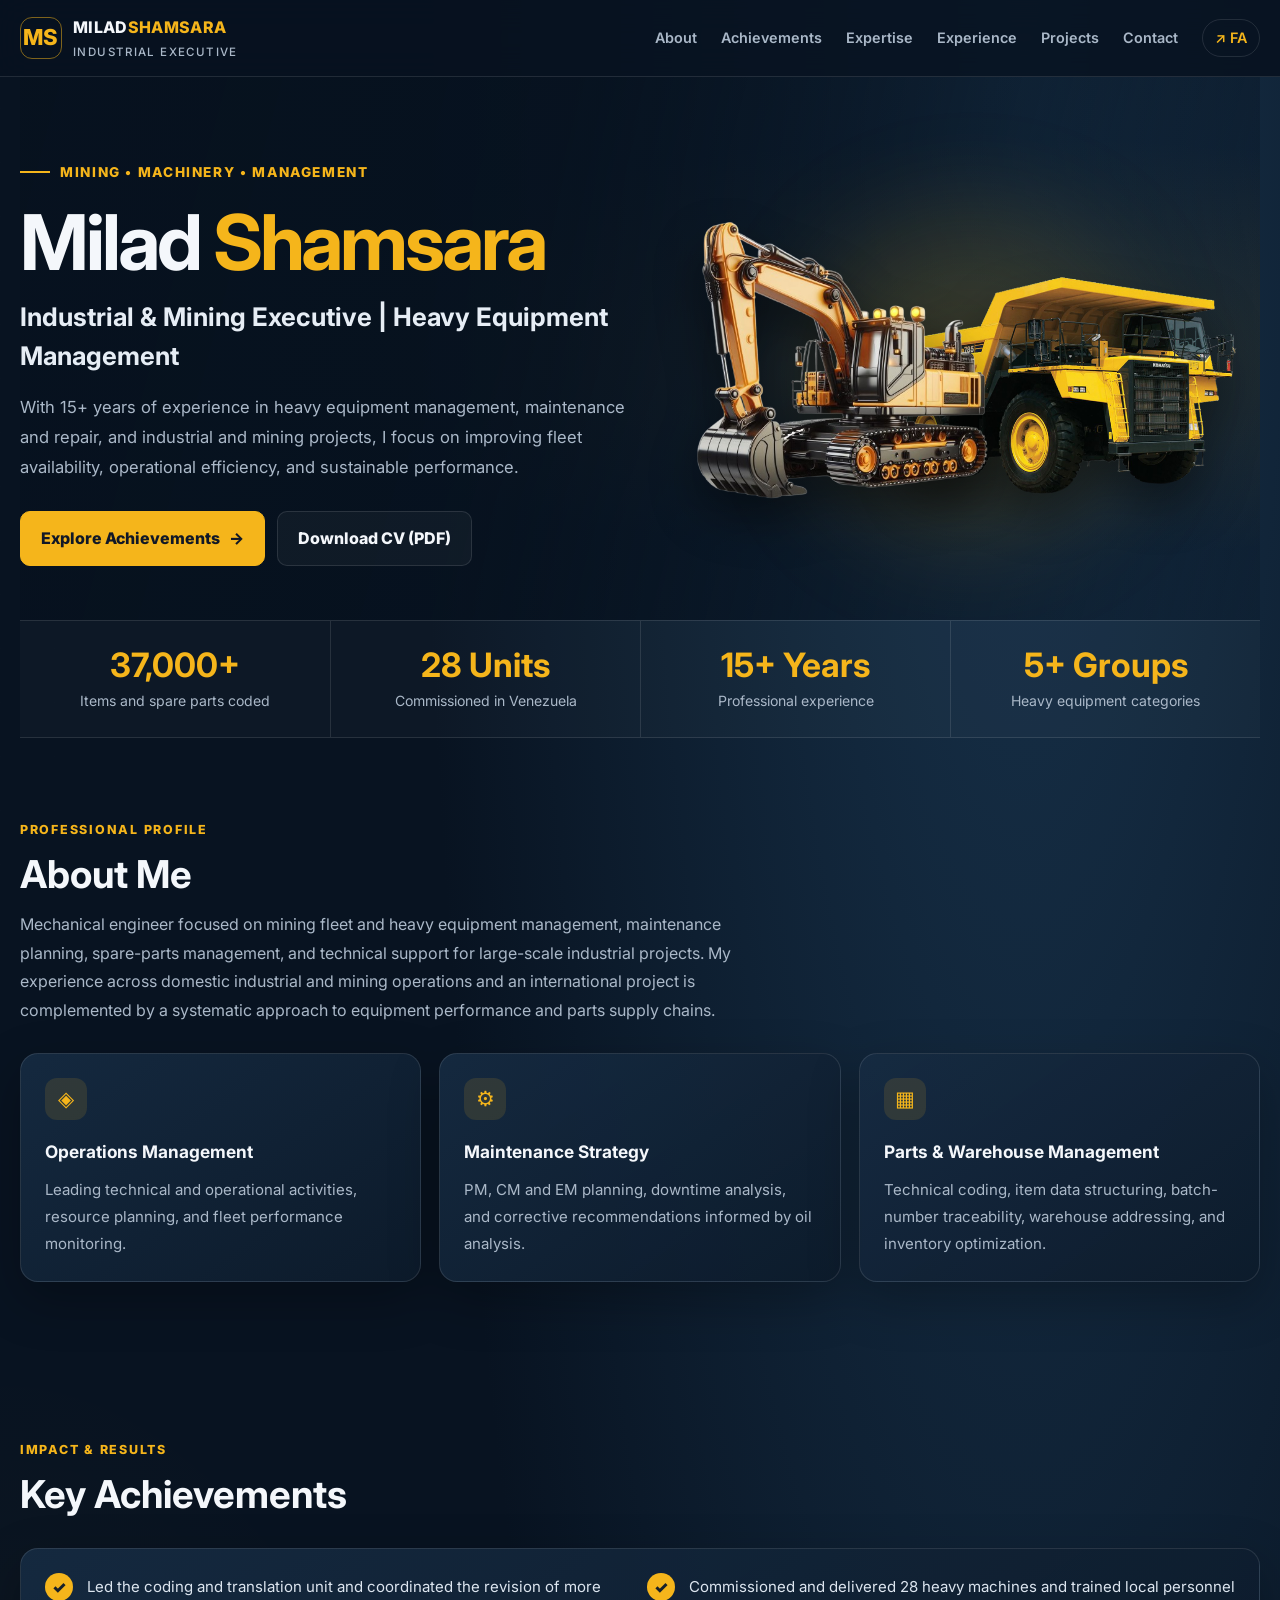
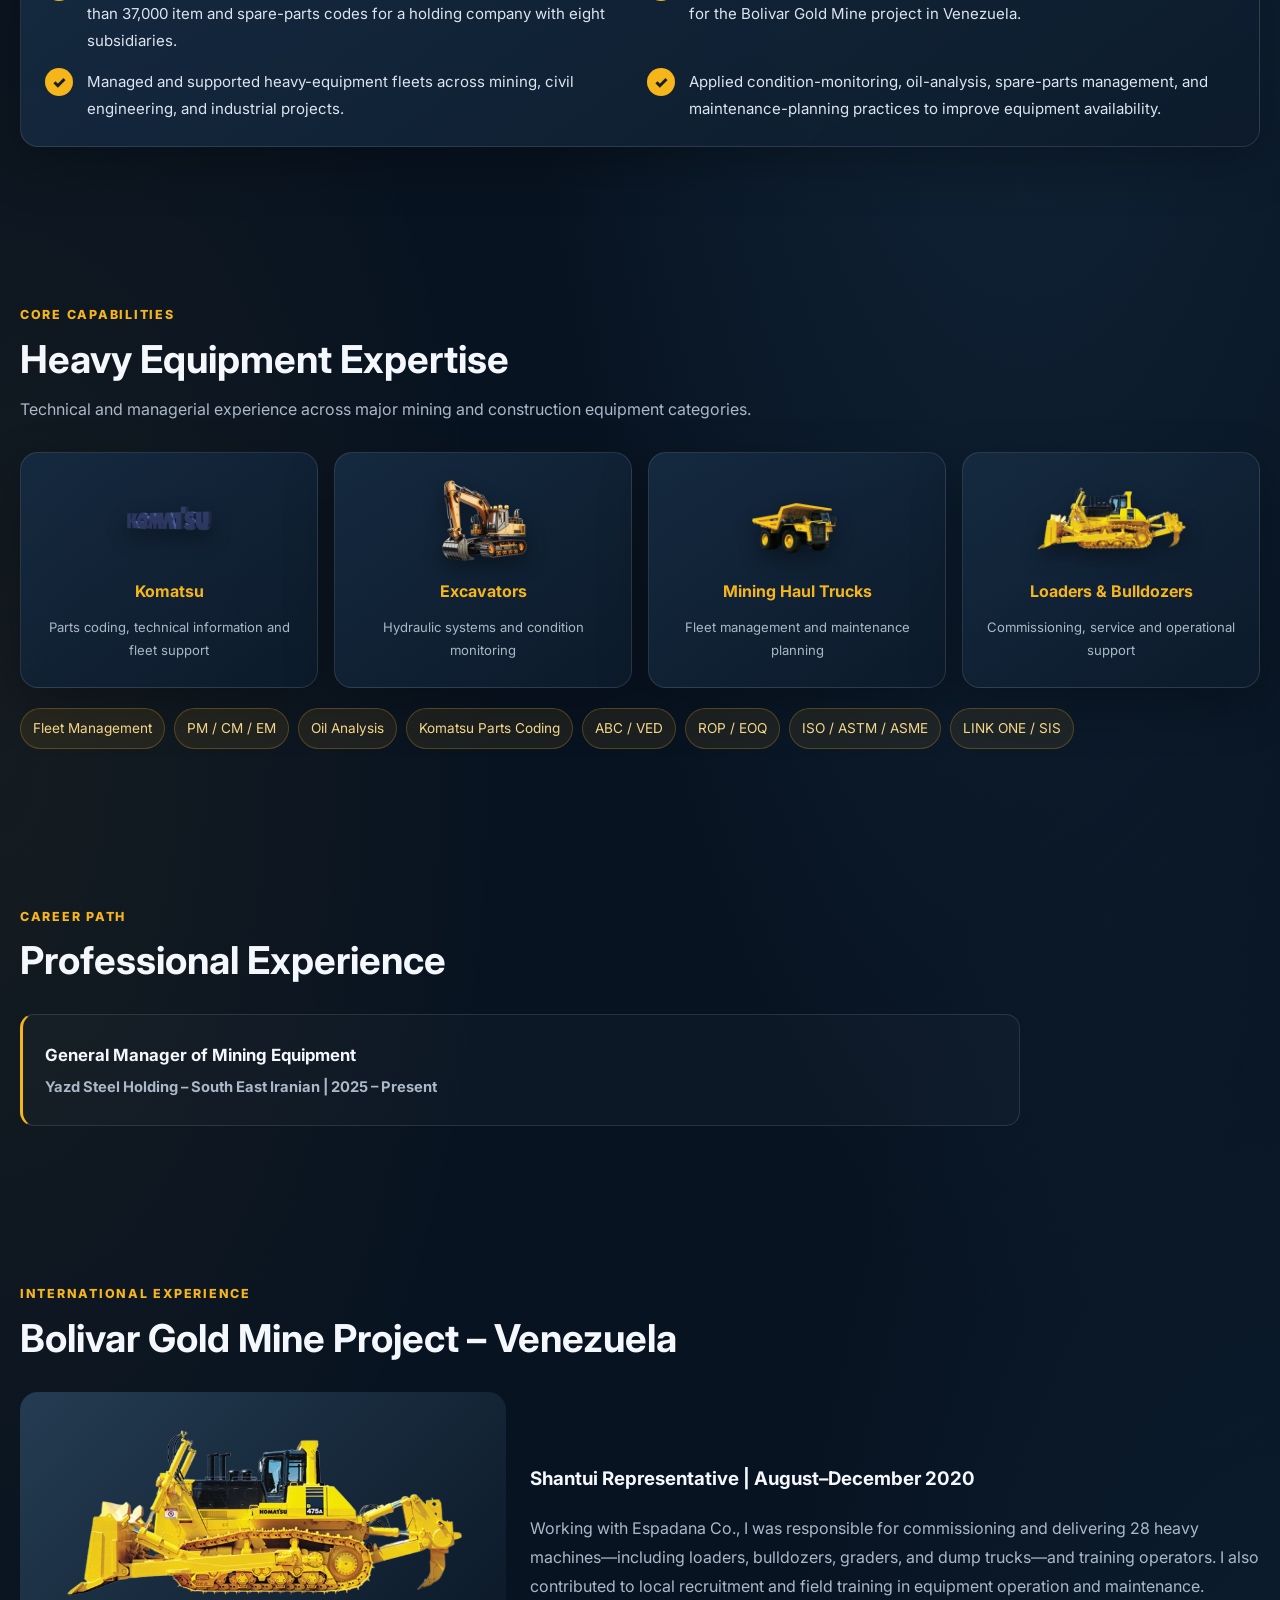
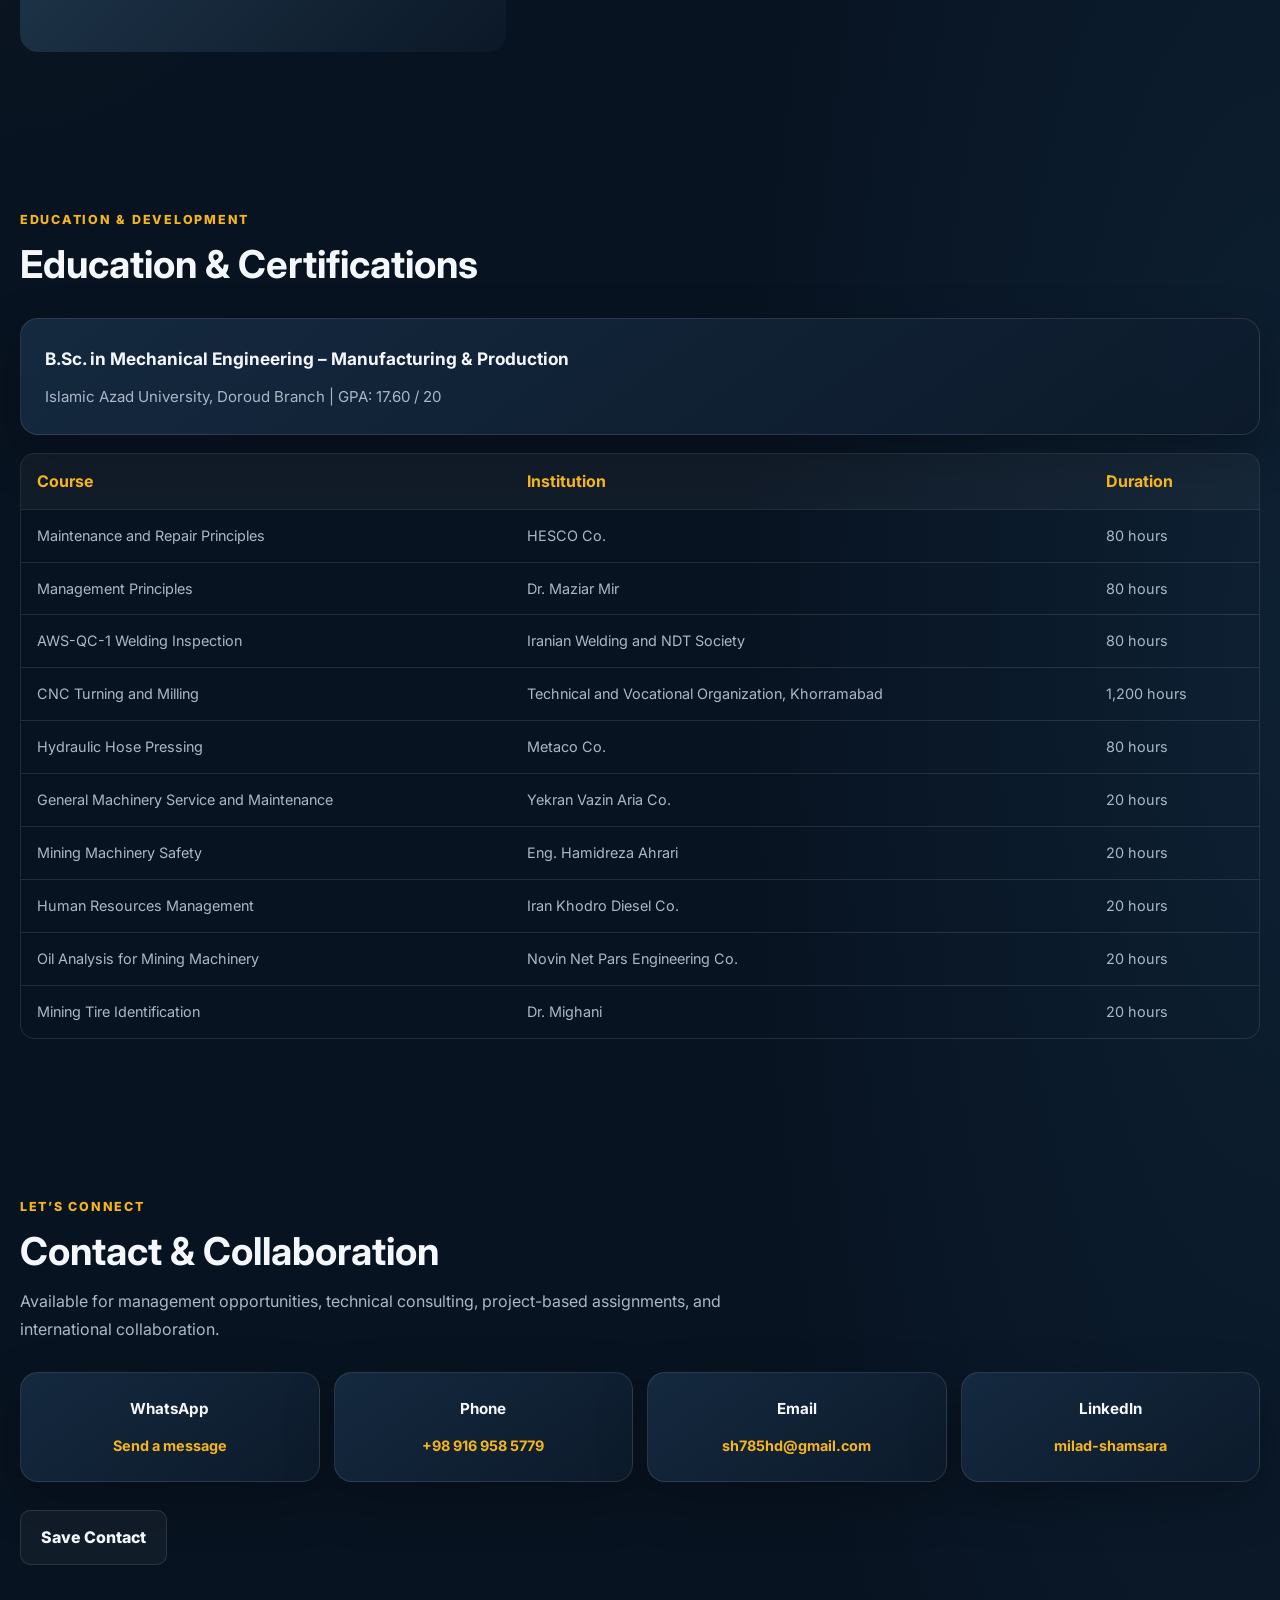
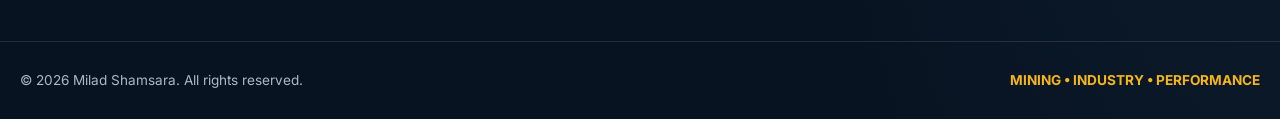
==== commit 269a128d: "Redesign personal website Redesign personal website" ====
--- a/en/index.html
+++ b/en/index.html
@@ -14,13 +14,7 @@
 <section class="section container" id="achievements"><div class="section-head"><span class="section-kicker">Impact & Results</span><h2>Key Achievements</h2></div><div class="panel achievement-list"><div class="achievement"><span class="check">✓</span><p>Led the coding and translation unit and coordinated the revision of more than 37,000 item and spare-parts codes for a holding company with eight subsidiaries.</p></div><div class="achievement"><span class="check">✓</span><p>Commissioned and delivered 28 heavy machines and trained local personnel for the Bolivar Gold Mine project in Venezuela.</p></div><div class="achievement"><span class="check">✓</span><p>Managed and supported heavy-equipment fleets across mining, civil engineering, and industrial projects.</p></div><div class="achievement"><span class="check">✓</span><p>Applied condition-monitoring, oil-analysis, spare-parts management, and maintenance-planning practices to improve equipment availability.</p></div></div></section>
 <section class="section container" id="expertise"><div class="section-head"><span class="section-kicker">Core Capabilities</span><h2>Heavy Equipment Expertise</h2><p class="section-intro">Technical and managerial experience across major mining and construction equipment categories.</p></div><div class="equipment"><article class="panel equipment-card"><img src="../assets/komatsu-logo.png" alt="Komatsu logo"><h3>Komatsu</h3><p>Parts coding, technical information and fleet support</p></article><article class="panel equipment-card"><img src="../assets/excavator.png" alt="Excavator"><h3>Excavators</h3><p>Hydraulic systems and condition monitoring</p></article><article class="panel equipment-card"><img src="../assets/dump-truck.png" alt="Mining haul truck"><h3>Mining Haul Trucks</h3><p>Fleet management and maintenance planning</p></article><article class="panel equipment-card"><img src="../assets/loader.png" alt="Loader and bulldozer"><h3>Loaders & Bulldozers</h3><p>Commissioning, service and operational support</p></article></div><div class="tags" style="margin-top:20px"><span class="tag">Fleet Management</span><span class="tag">PM / CM / EM</span><span class="tag">Oil Analysis</span><span class="tag">Komatsu Parts Coding</span><span class="tag">ABC / VED</span><span class="tag">ROP / EOQ</span><span class="tag">ISO / ASTM / ASME</span><span class="tag">LINK ONE / SIS</span></div></section>
 <section class="section container" id="experience"><div class="section-head"><span class="section-kicker">Career Path</span><h2>Professional Experience</h2></div><div class="timeline">
-<article class="job"><h3>General Manager of Mining Equipment</h3><p class="job-meta">Yazd Steel Holding – South East Iranian | 2025 – Present</p><p>Overseeing holding-wide equipment fleets and leading technical and operational teams; maintenance planning and analytical performance reporting.</p></article>
-<article class="job"><h3>Mining Equipment Supervisor</h3><p class="job-meta">Omran Kalout Jonoub Co. – Golgohar Mine No. 4 | 2022 – 2025</p><p>Supervised the fleet, implemented preventive maintenance plans, conducted oil analysis, and managed spare-parts inventory.</p></article>
-<article class="job"><h3>Mining Equipment Supervisor</h3><p class="job-meta">Mesh Derakhshan – Takht-e Gonbad Copper Mine | 2021 – 2022</p><p>Planned maintenance operations and continuously monitored equipment efficiency.</p></article>
-<article class="job"><h3>Technical & Mining Equipment Manager</h3><p class="job-meta">Aria Jonoub Iranian Co. – Kavir Iron Ore Mine (Esmaloun) | 2019 – 2021</p><p>Managed technical operations and equipment, developed long-term maintenance plans, designed warehouse layout, and managed human resources.</p></article>
-<article class="job"><h3>Head of Machinery Technical Office</h3><p class="job-meta">Perlit & Fellar Partnership – Sistan and Baluchestan Regional Water Authority | 2017 – 2018</p><p>Prepared technical reports, documented equipment, and coordinated activities for the Mashkid Saravan Earth Dam project.</p></article>
-<article class="job"><h3>Head of Machinery Technical Office</h3><p class="job-meta">Abad Rahan Pars International Co. – Star of the Persian Gulf Refinery | 2014 – 2017</p><p>Applied ISO and ASTM standards, performed AWS-QC-1 welding inspection, and carried out equipment quality control.</p></article>
-<article class="job"><h3>Maintenance & Repair Officer</h3><p class="job-meta">Khatam al-Anbiya Construction Headquarters – Garmseiri Project | 2011 – 2014</p><p>Executed periodic and emergency maintenance programs and monitored heavy-equipment performance.</p></article>
+<article class="job"><h3>General Manager of Mining Equipment</h3><p class="job-meta">Yazd Steel Holding – South East Iranian | 2025 – Present</p></article>
 </div></section>
 <section class="section container" id="projects"><div class="section-head"><span class="section-kicker">International Experience</span><h2>Bolivar Gold Mine Project – Venezuela</h2></div><div class="project-feature"><div class="project-photo"><img src="../assets/loader.png" alt="Heavy equipment used in the mining project"></div><div><h3>Shantui Representative | August–December 2020</h3><p class="section-intro">Working with Espadana Co., I was responsible for commissioning and delivering 28 heavy machines—including loaders, bulldozers, graders, and dump trucks—and training operators. I also contributed to local recruitment and field training in equipment operation and maintenance.</p></div></div></section>
 <section class="section container"><div class="section-head"><span class="section-kicker">Education & Development</span><h2>Education & Certifications</h2></div><div class="panel" style="margin-bottom:18px"><h3>B.Sc. in Mechanical Engineering – Manufacturing & Production</h3><p>Islamic Azad University, Doroud Branch | GPA: 17.60 / 20</p></div><div class="table-wrap"><table class="training"><thead><tr><th>Course</th><th>Institution</th><th>Duration</th></tr></thead><tbody><tr><td>Maintenance and Repair Principles</td><td>HESCO Co.</td><td>80 hours</td></tr><tr><td>Management Principles</td><td>Dr. Maziar Mir</td><td>80 hours</td></tr><tr><td>AWS-QC-1 Welding Inspection</td><td>Iranian Welding and NDT Society</td><td>80 hours</td></tr><tr><td>CNC Turning and Milling</td><td>Technical and Vocational Organization, Khorramabad</td><td>1,200 hours</td></tr><tr><td>Hydraulic Hose Pressing</td><td>Metaco Co.</td><td>80 hours</td></tr><tr><td>General Machinery Service and Maintenance</td><td>Yekran Vazin Aria Co.</td><td>20 hours</td></tr><tr><td>Mining Machinery Safety</td><td>Eng. Hamidreza Ahrari</td><td>20 hours</td></tr><tr><td>Human Resources Management</td><td>Iran Khodro Diesel Co.</td><td>20 hours</td></tr><tr><td>Oil Analysis for Mining Machinery</td><td>Novin Net Pars Engineering Co.</td><td>20 hours</td></tr><tr><td>Mining Tire Identification</td><td>Dr. Mighani</td><td>20 hours</td></tr></tbody></table></div></section>
--- a/assets/style.css
+++ b/assets/style.css
@@ -1,3 +1,3 @@
 @import url('https://fonts.googleapis.com/css2?family=Inter:wght@400;500;600;700;800&family=Vazirmatn:wght@400;500;600;700;800&display=swap');
-:root{--bg:#081321;--bg2:#0d1b2b;--panel:#112238;--panel2:#162b42;--text:#f4f7fb;--muted:#aab8c8;--line:rgba(255,255,255,.11);--gold:#f5b51b;--gold2:#ffd15b;--max:1160px;--radius:18px;--shadow:0 18px 50px rgba(0,0,0,.28)}
-*{box-sizing:border-box}html{scroll-behavior:smooth;scroll-padding-top:90px}body{margin:0;background:radial-gradient(ellipse at 80% 0%,#18334c 0,transparent 42%),var(--bg);color:var(--text);font-family:Inter,'Vazirmatn',sans-serif;line-height:1.8;-webkit-font-smoothing:antialiased}html[lang="fa"] body{font-family:'Vazirmatn',sans-serif}a{color:inherit}.container{width:min(var(--max),calc(100% - 40px));margin-inline:auto}.site-header{position:sticky;top:0;z-index:50;background:rgba(7,18,31,.88);backdrop-filter:blur(16px);border-bottom:1px solid var(--line)}.header-inner{min-height:76px;display:flex;align-items:center;justify-content:space-between;gap:24px}.brand{display:flex;align-items:center;gap:11px;text-decoration:none;font-weight:800;letter-spacing:.02em;white-space:nowrap}.brand-mark{width:42px;height:42px;display:grid;place-items:center;border:1px solid rgba(245,181,27,.5);border-radius:12px;color:var(--gold);font-size:22px}.brand-name span{color:var(--gold)}.brand small{display:block;color:var(--muted);font-size:.72rem;font-weight:500;letter-spacing:.12em}.nav{display:flex;align-items:center;gap:clamp(10px,2vw,24px);flex-wrap:wrap}.nav a{color:var(--muted);text-decoration:none;font-size:.9rem;font-weight:600;transition:.2s}.nav a:hover,.nav a:focus-visible{color:var(--gold)}.lang{border:1px solid var(--line);padding:5px 12px;border-radius:999px;color:var(--gold)!important}.hero{position:relative;isolation:isolate;overflow:hidden;padding-block:76px 54px;min-height:500px;display:grid;grid-template-columns:1.05fr .95fr;align-items:center;gap:24px}.hero:before{content:"";position:absolute;inset:0;z-index:-2;background:linear-gradient(105deg,rgba(7,18,31,.98) 0%,rgba(7,18,31,.9) 40%,rgba(7,18,31,.2) 100%),radial-gradient(ellipse at 80% 50%,rgba(245,181,27,.13),transparent 55%)}.hero-copy{position:relative;z-index:2}.eyebrow{display:inline-flex;align-items:center;gap:10px;color:var(--gold);font-size:.85rem;font-weight:800;letter-spacing:.12em;text-transform:uppercase}.eyebrow:before{content:"";width:30px;height:2px;background:var(--gold)}h1{font-size:clamp(2.6rem,6vw,5rem);line-height:1.12;letter-spacing:-.04em;margin:16px 0 12px}h1 span{color:var(--gold)}.hero h2{font-size:clamp(1.15rem,2vw,1.65rem);line-height:1.5;margin:0 0 18px;color:#e6edf5}.lead{color:var(--muted);font-size:1.04rem;max-width:650px;margin:0}.hero-actions{display:flex;flex-wrap:wrap;gap:12px;margin-top:28px}.btn{display:inline-flex;align-items:center;justify-content:center;gap:9px;padding:12px 20px;border-radius:10px;text-decoration:none;font-weight:800;border:1px solid var(--line);transition:.2s}.btn-primary{background:var(--gold);border-color:var(--gold);color:#111827}.btn-secondary{background:rgba(255,255,255,.04);color:var(--text)}.btn:hover{transform:translateY(-2px);box-shadow:0 10px 25px rgba(0,0,0,.25)}.hero-visual{height:390px;position:relative;display:flex;align-items:end;justify-content:center}.hero-visual:before{content:"";position:absolute;width:330px;height:330px;border-radius:50%;background:rgba(245,181,27,.13);filter:blur(55px);bottom:10px}.hero-visual img{position:absolute;object-fit:contain;filter:drop-shadow(0 22px 24px rgba(0,0,0,.45))}.hero-truck{width:min(100%,390px);right:0;bottom:0;z-index:1}.hero-excavator{width:min(78%,310px);left:0;bottom:34px;z-index:2}.metrics{display:grid;grid-template-columns:repeat(4,1fr);border-block:1px solid var(--line);background:rgba(255,255,255,.025)}.metric{padding:22px 16px;text-align:center;border-inline-start:1px solid var(--line)}.metric:first-child{border:0}.metric strong{display:block;color:var(--gold);font-size:clamp(1.5rem,3vw,2.1rem);line-height:1.3}.metric span{color:var(--muted);font-size:.88rem}.section{padding-block:76px}.section-head{margin-bottom:28px}.section-kicker{color:var(--gold);font-size:.78rem;font-weight:800;letter-spacing:.14em;text-transform:uppercase}.section h2{font-size:clamp(1.7rem,3vw,2.4rem);line-height:1.3;margin:7px 0 10px}.section-intro{color:var(--muted);max-width:760px;margin:0}.grid{display:grid;grid-template-columns:repeat(3,1fr);gap:18px}.panel{background:linear-gradient(145deg,rgba(22,43,66,.92),rgba(13,27,43,.94));border:1px solid var(--line);border-radius:var(--radius);padding:24px;box-shadow:var(--shadow)}.panel h3{margin:0 0 9px;font-size:1.08rem}.panel p{margin:0;color:var(--muted);font-size:.94rem}.panel-icon{width:42px;height:42px;border-radius:12px;background:rgba(245,181,27,.12);color:var(--gold);display:grid;place-items:center;font-size:21px;margin-bottom:16px}.equipment{display:grid;grid-template-columns:repeat(4,1fr);gap:16px}.equipment-card{min-height:190px;display:flex;flex-direction:column;align-items:center;justify-content:center;text-align:center;gap:10px}.equipment-card img{height:90px;max-width:100%;object-fit:contain;filter:drop-shadow(0 8px 10px rgba(0,0,0,.4))}.equipment-card h3{margin:0;color:var(--gold);font-size:1rem}.equipment-card p{font-size:.82rem}.achievement-list{display:grid;grid-template-columns:repeat(2,1fr);gap:14px}.achievement{display:flex;gap:14px;align-items:flex-start}.check{flex:0 0 28px;width:28px;height:28px;border-radius:50%;display:grid;place-items:center;background:var(--gold);color:#17202a;font-weight:900}.achievement p{margin:0;color:#dce5ef}.timeline{display:grid;gap:18px}.job{padding:20px 22px;border:1px solid var(--line);border-radius:14px;background:rgba(255,255,255,.025);border-inline-start:3px solid var(--gold)}.job h3{margin:0 0 4px;font-size:1.05rem}.job-meta{color:var(--gold);font-size:.88rem;font-weight:700;margin:0 0 8px}.job p:last-child{margin:0;color:var(--muted);font-size:.92rem}.project-feature{display:grid;grid-template-columns:.8fr 1.2fr;gap:24px;align-items:center}.project-photo{min-height:260px;border-radius:var(--radius);overflow:hidden;background:linear-gradient(135deg,#243c52,#0b1827);display:grid;place-items:center}.project-photo img{width:90%;height:240px;object-fit:contain}.tags{display:flex;flex-wrap:wrap;gap:9px}.tag{border:1px solid rgba(245,181,27,.25);background:rgba(245,181,27,.08);color:#f5d78a;border-radius:999px;padding:7px 12px;font-size:.85rem}.table-wrap{overflow-x:auto;border:1px solid var(--line);border-radius:14px}.training{width:100%;border-collapse:collapse;min-width:560px}.training th,.training td{padding:13px 16px;text-align:start;border-bottom:1px solid var(--line)}.training th{color:var(--gold);background:rgba(255,255,255,.04)}.training td{color:var(--muted);font-size:.9rem}.training tr:last-child td{border:0}.contact-grid{display:grid;grid-template-columns:repeat(4,1fr);gap:14px}.contact-card{text-align:center;padding:22px 12px}.contact-card h3{font-size:.95rem;margin:0 0 8px}.contact-card a{color:var(--gold);font-weight:700;text-decoration:none;overflow-wrap:anywhere;font-size:.9rem}.footer{padding:26px 0;border-top:1px solid var(--line);color:var(--muted);font-size:.85rem}.footer-inner{display:flex;align-items:center;justify-content:space-between;gap:15px;flex-wrap:wrap}.footer strong{color:var(--gold)}:focus-visible{outline:2px solid var(--gold);outline-offset:3px} @media(max-width:900px){.hero{grid-template-columns:1fr;padding-block:55px 35px}.hero-copy{text-align:center}.hero-copy .lead{margin-inline:auto}.eyebrow{justify-content:center}.hero-actions{justify-content:center}.hero-visual{height:300px;max-width:560px;width:100%;margin-inline:auto}.grid{grid-template-columns:repeat(2,1fr)}.equipment{grid-template-columns:repeat(2,1fr)}.contact-grid{grid-template-columns:repeat(2,1fr)}}@media(max-width:640px){.container{width:min(var(--max),calc(100% - 28px))}.header-inner{padding-block:12px;align-items:flex-start;flex-direction:column;gap:10px}.nav{gap:8px 14px}.nav a{font-size:.8rem}.hero{min-height:0;padding-top:48px}.hero-visual{height:235px}.hero-truck{width:76%}.hero-excavator{width:57%;bottom:20px}.metrics{grid-template-columns:repeat(2,1fr)}.metric{border-bottom:1px solid var(--line);padding:16px 8px}.metric:nth-child(odd){border-inline-start:0}.metric:nth-last-child(-n+2){border-bottom:0}.section{padding-block:52px}.grid,.achievement-list,.project-feature{grid-template-columns:1fr}.equipment{grid-template-columns:repeat(2,1fr);gap:10px}.equipment-card{min-height:160px;padding:15px}.equipment-card img{height:72px}.contact-grid{grid-template-columns:repeat(2,1fr)}h1{font-size:2.65rem}.panel{padding:20px}}@media print{.site-header,.hero-actions{display:none}.hero{min-height:0}.section{padding-block:24px}.panel,.job{break-inside:avoid;background:#fff;color:#111;box-shadow:none}.panel p,.job p:last-child{color:#333}body{background:#fff;color:#111}}
+:root{--bg:#081321;--bg2:#0d1b2b;--panel:#112238;--panel2:#162b42;--text:#f4f7fb;--muted:#aab8c8;--line:rgba(255,255,255,.11);--gold:#f5b51b;--gold2:#ffd15b;--max:1320px;--radius:18px;--shadow:0 18px 50px rgba(0,0,0,.28)}
+*{box-sizing:border-box}body:before{content:"";position:fixed;inset:0;pointer-events:none;z-index:-1;opacity:.22;background-image:linear-gradient(rgba(255,255,255,.025) 1px,transparent 1px),linear-gradient(90deg,rgba(255,255,255,.025) 1px,transparent 1px);background-size:54px 54px;mask-image:linear-gradient(90deg,#000,transparent 22%,transparent 78%,#000)}html{scroll-behavior:smooth;scroll-padding-top:90px}body{margin:0;background:radial-gradient(ellipse at 80% 0%,#18334c 0,transparent 42%),radial-gradient(ellipse at 0% 48%,rgba(245,181,27,.055),transparent 28%),radial-gradient(ellipse at 100% 78%,rgba(34,83,119,.20),transparent 30%),var(--bg);color:var(--text);font-family:Inter,'Vazirmatn',sans-serif;line-height:1.8;-webkit-font-smoothing:antialiased}html[lang="fa"] body{font-family:'Vazirmatn',sans-serif}a{color:inherit}.container{width:min(var(--max),calc(100% - 40px));margin-inline:auto}.site-header{position:sticky;top:0;z-index:50;background:rgba(7,18,31,.88);backdrop-filter:blur(16px);border-bottom:1px solid var(--line)}.header-inner{min-height:76px;display:flex;align-items:center;justify-content:space-between;gap:24px}.brand{display:flex;align-items:center;gap:11px;text-decoration:none;font-weight:800;letter-spacing:.02em;white-space:nowrap}.brand-mark{width:42px;height:42px;display:grid;place-items:center;border:1px solid rgba(245,181,27,.5);border-radius:12px;color:var(--gold);font-size:22px}.brand-name span{color:var(--gold)}.brand small{display:block;color:var(--muted);font-size:.72rem;font-weight:500;letter-spacing:.12em}.nav{display:flex;align-items:center;gap:clamp(10px,2vw,24px);flex-wrap:wrap}.nav a{color:var(--muted);text-decoration:none;font-size:.9rem;font-weight:600;transition:.2s}.nav a:hover,.nav a:focus-visible{color:var(--gold)}.lang{border:1px solid var(--line);padding:5px 12px;border-radius:999px;color:var(--gold)!important}.hero{position:relative;isolation:isolate;overflow:hidden;padding-block:76px 54px;min-height:500px;display:grid;grid-template-columns:1.05fr .95fr;align-items:center;gap:24px}.hero:before{content:"";position:absolute;inset:0;z-index:-2;background:linear-gradient(105deg,rgba(7,18,31,.98) 0%,rgba(7,18,31,.9) 40%,rgba(7,18,31,.2) 100%),radial-gradient(ellipse at 80% 50%,rgba(245,181,27,.13),transparent 55%)}.hero-copy{position:relative;z-index:2}.eyebrow{display:inline-flex;align-items:center;gap:10px;color:var(--gold);font-size:.85rem;font-weight:800;letter-spacing:.12em;text-transform:uppercase}.eyebrow:before{content:"";width:30px;height:2px;background:var(--gold)}h1{font-size:clamp(2.6rem,6vw,5rem);line-height:1.12;letter-spacing:-.04em;margin:16px 0 12px}h1 span{color:var(--gold)}.hero h2{font-size:clamp(1.15rem,2vw,1.65rem);line-height:1.5;margin:0 0 18px;color:#e6edf5}.lead{color:var(--muted);font-size:1.04rem;max-width:650px;margin:0}.hero-actions{display:flex;flex-wrap:wrap;gap:12px;margin-top:28px}.btn{display:inline-flex;align-items:center;justify-content:center;gap:9px;padding:12px 20px;border-radius:10px;text-decoration:none;font-weight:800;border:1px solid var(--line);transition:.2s}.btn-primary{background:var(--gold);border-color:var(--gold);color:#111827}.btn-secondary{background:rgba(255,255,255,.04);color:var(--text)}.btn:hover{transform:translateY(-2px);box-shadow:0 10px 25px rgba(0,0,0,.25)}.hero-visual{height:390px;position:relative;display:flex;align-items:end;justify-content:center}.hero-visual:before{content:"";position:absolute;width:330px;height:330px;border-radius:50%;background:rgba(245,181,27,.13);filter:blur(55px);bottom:10px}.hero-visual img{position:absolute;object-fit:contain;filter:drop-shadow(0 22px 24px rgba(0,0,0,.45))}.hero-truck{width:min(100%,390px);right:0;bottom:0;z-index:1}.hero-excavator{width:min(78%,310px);left:0;bottom:34px;z-index:2}.metrics{display:grid;grid-template-columns:repeat(4,1fr);border-block:1px solid var(--line);background:rgba(255,255,255,.025)}.metric{padding:22px 16px;text-align:center;border-inline-start:1px solid var(--line)}.metric:first-child{border:0}.metric strong{display:block;color:var(--gold);font-size:clamp(1.5rem,3vw,2.1rem);line-height:1.3}.metric span{color:var(--muted);font-size:.88rem}.section{padding-block:76px}.section-head{margin-bottom:28px}.section-kicker{color:var(--gold);font-size:.78rem;font-weight:800;letter-spacing:.14em;text-transform:uppercase}.section h2{font-size:clamp(1.7rem,3vw,2.4rem);line-height:1.3;margin:7px 0 10px}.section-intro{color:var(--muted);max-width:760px;margin:0}.grid{display:grid;grid-template-columns:repeat(3,1fr);gap:18px}.panel{background:linear-gradient(145deg,rgba(22,43,66,.92),rgba(13,27,43,.94));border:1px solid var(--line);border-radius:var(--radius);padding:24px;box-shadow:var(--shadow)}.panel h3{margin:0 0 9px;font-size:1.08rem}.panel p{margin:0;color:var(--muted);font-size:.94rem}.panel-icon{width:42px;height:42px;border-radius:12px;background:rgba(245,181,27,.12);color:var(--gold);display:grid;place-items:center;font-size:21px;margin-bottom:16px}.equipment{display:grid;grid-template-columns:repeat(4,1fr);gap:16px}.equipment-card{min-height:190px;display:flex;flex-direction:column;align-items:center;justify-content:center;text-align:center;gap:10px}.equipment-card img{height:90px;max-width:100%;object-fit:contain;filter:drop-shadow(0 8px 10px rgba(0,0,0,.4))}.equipment-card h3{margin:0;color:var(--gold);font-size:1rem}.equipment-card p{font-size:.82rem}.achievement-list{display:grid;grid-template-columns:repeat(2,1fr);gap:14px}.achievement{display:flex;gap:14px;align-items:flex-start}.check{flex:0 0 28px;width:28px;height:28px;border-radius:50%;display:grid;place-items:center;background:var(--gold);color:#17202a;font-weight:900}.achievement p{margin:0;color:#dce5ef}.timeline{display:grid;gap:18px;max-width:1000px}.job{min-height:112px;display:flex;flex-direction:column;justify-content:center}.job{padding:20px 22px;border:1px solid var(--line);border-radius:14px;background:rgba(255,255,255,.025);border-inline-start:3px solid var(--gold)}.job h3{margin:0 0 4px;font-size:1.05rem}.job-meta{color:var(--gold);font-size:.88rem;font-weight:700;margin:0 0 8px}.job p:last-child{margin:0;color:var(--muted);font-size:.92rem}.project-feature{display:grid;grid-template-columns:.8fr 1.2fr;gap:24px;align-items:center}.project-photo{min-height:260px;border-radius:var(--radius);overflow:hidden;background:linear-gradient(135deg,#243c52,#0b1827);display:grid;place-items:center}.project-photo img{width:90%;height:240px;object-fit:contain}.tags{display:flex;flex-wrap:wrap;gap:9px}.tag{border:1px solid rgba(245,181,27,.25);background:rgba(245,181,27,.08);color:#f5d78a;border-radius:999px;padding:7px 12px;font-size:.85rem}.table-wrap{overflow-x:auto;border:1px solid var(--line);border-radius:14px}.training{width:100%;border-collapse:collapse;min-width:560px}.training th,.training td{padding:13px 16px;text-align:start;border-bottom:1px solid var(--line)}.training th{color:var(--gold);background:rgba(255,255,255,.04)}.training td{color:var(--muted);font-size:.9rem}.training tr:last-child td{border:0}.contact-grid{display:grid;grid-template-columns:repeat(4,1fr);gap:14px}.contact-card{text-align:center;padding:22px 12px}.contact-card h3{font-size:.95rem;margin:0 0 8px}.contact-card a{color:var(--gold);font-weight:700;text-decoration:none;overflow-wrap:anywhere;font-size:.9rem}.footer{padding:26px 0;border-top:1px solid var(--line);color:var(--muted);font-size:.85rem}.footer-inner{display:flex;align-items:center;justify-content:space-between;gap:15px;flex-wrap:wrap}.footer strong{color:var(--gold)}:focus-visible{outline:2px solid var(--gold);outline-offset:3px} @media(max-width:900px){.hero{grid-template-columns:1fr;padding-block:55px 35px}.hero-copy{text-align:center}.hero-copy .lead{margin-inline:auto}.eyebrow{justify-content:center}.hero-actions{justify-content:center}.hero-visual{height:300px;max-width:560px;width:100%;margin-inline:auto}.grid{grid-template-columns:repeat(2,1fr)}.equipment{grid-template-columns:repeat(2,1fr)}.contact-grid{grid-template-columns:repeat(2,1fr)}}@media(max-width:640px){.container{width:min(var(--max),calc(100% - 28px))}.header-inner{padding-block:12px;align-items:flex-start;flex-direction:column;gap:10px}.nav{gap:8px 14px}.nav a{font-size:.8rem}.hero{min-height:0;padding-top:48px}.hero-visual{height:235px}.hero-truck{width:76%}.hero-excavator{width:57%;bottom:20px}.metrics{grid-template-columns:repeat(2,1fr)}.metric{border-bottom:1px solid var(--line);padding:16px 8px}.metric:nth-child(odd){border-inline-start:0}.metric:nth-last-child(-n+2){border-bottom:0}.section{padding-block:52px}.grid,.achievement-list,.project-feature{grid-template-columns:1fr}.equipment{grid-template-columns:repeat(2,1fr);gap:10px}.equipment-card{min-height:160px;padding:15px}.equipment-card img{height:72px}.contact-grid{grid-template-columns:repeat(2,1fr)}h1{font-size:2.65rem}.panel{padding:20px}}@media print{.site-header,.hero-actions{display:none}.hero{min-height:0}.section{padding-block:24px}.panel,.job{break-inside:avoid;background:#fff;color:#111;box-shadow:none}.panel p,.job p:last-child{color:#333}body{background:#fff;color:#111}}
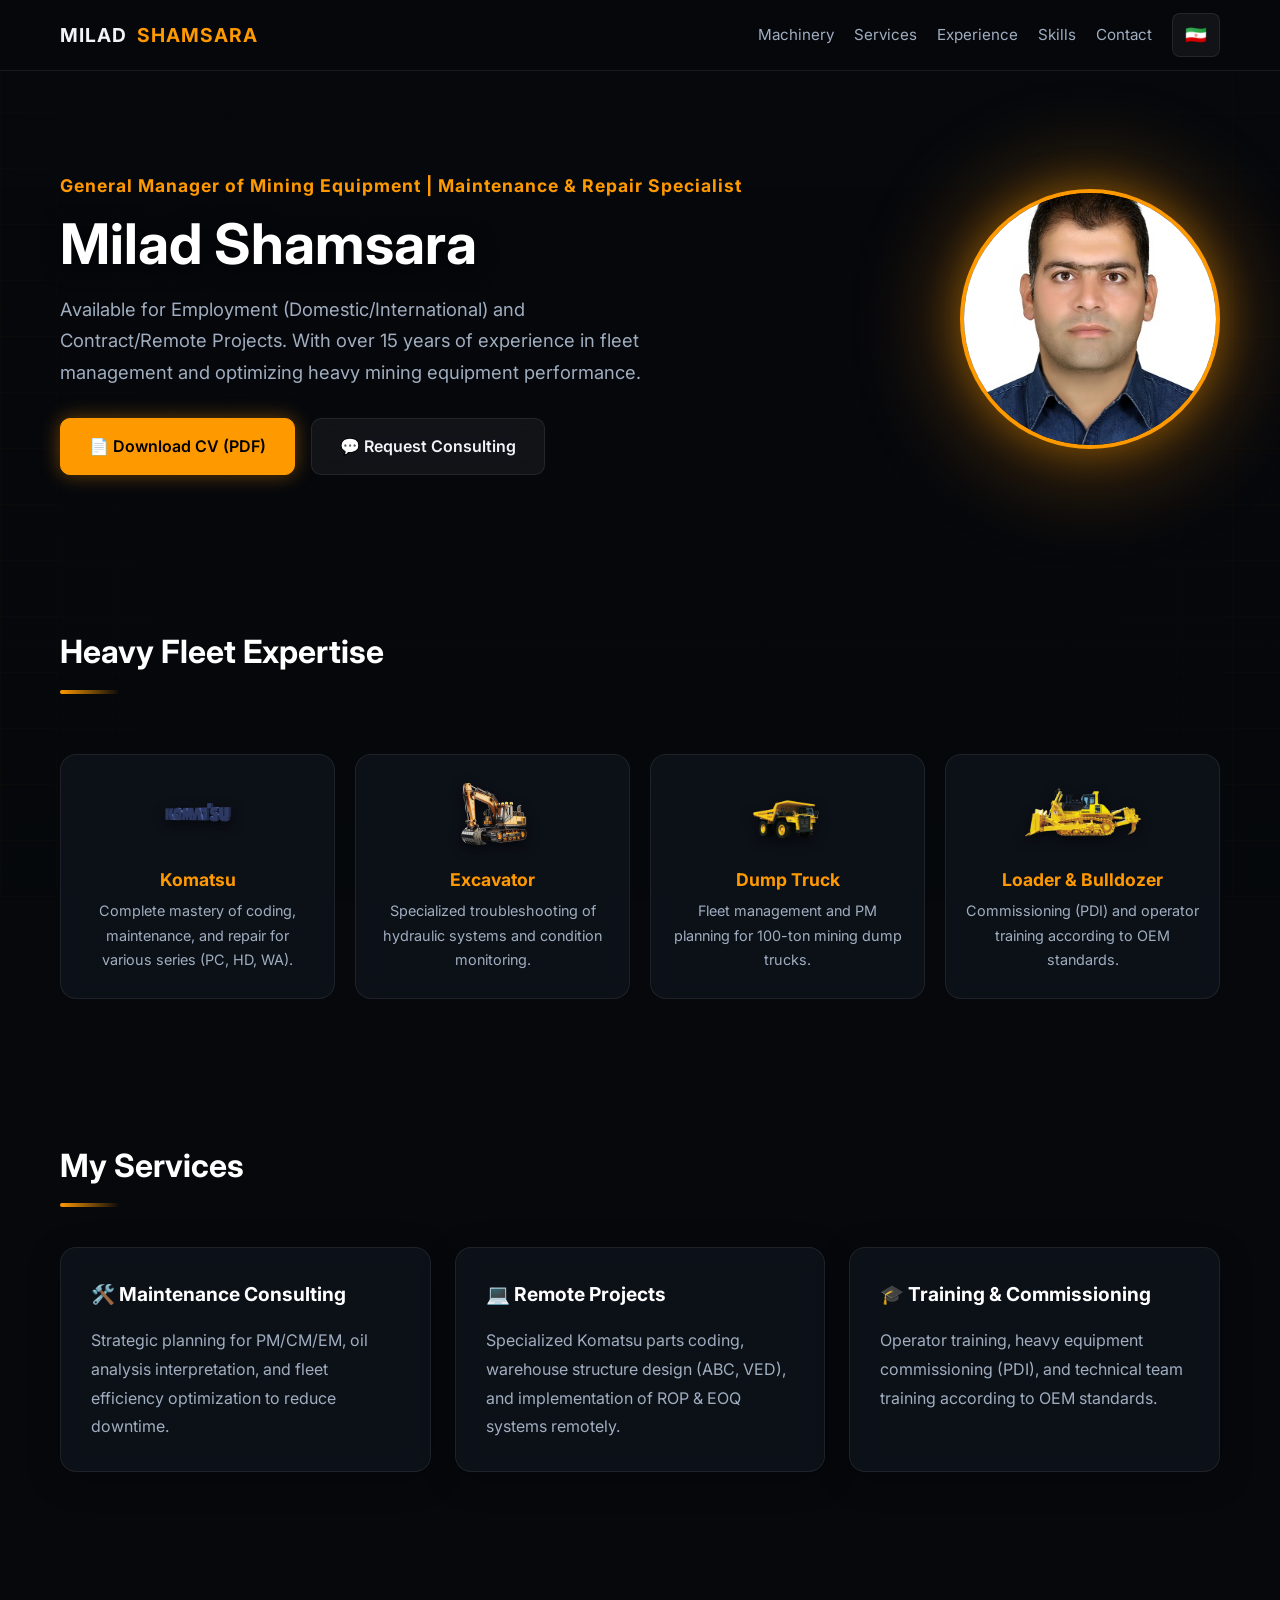
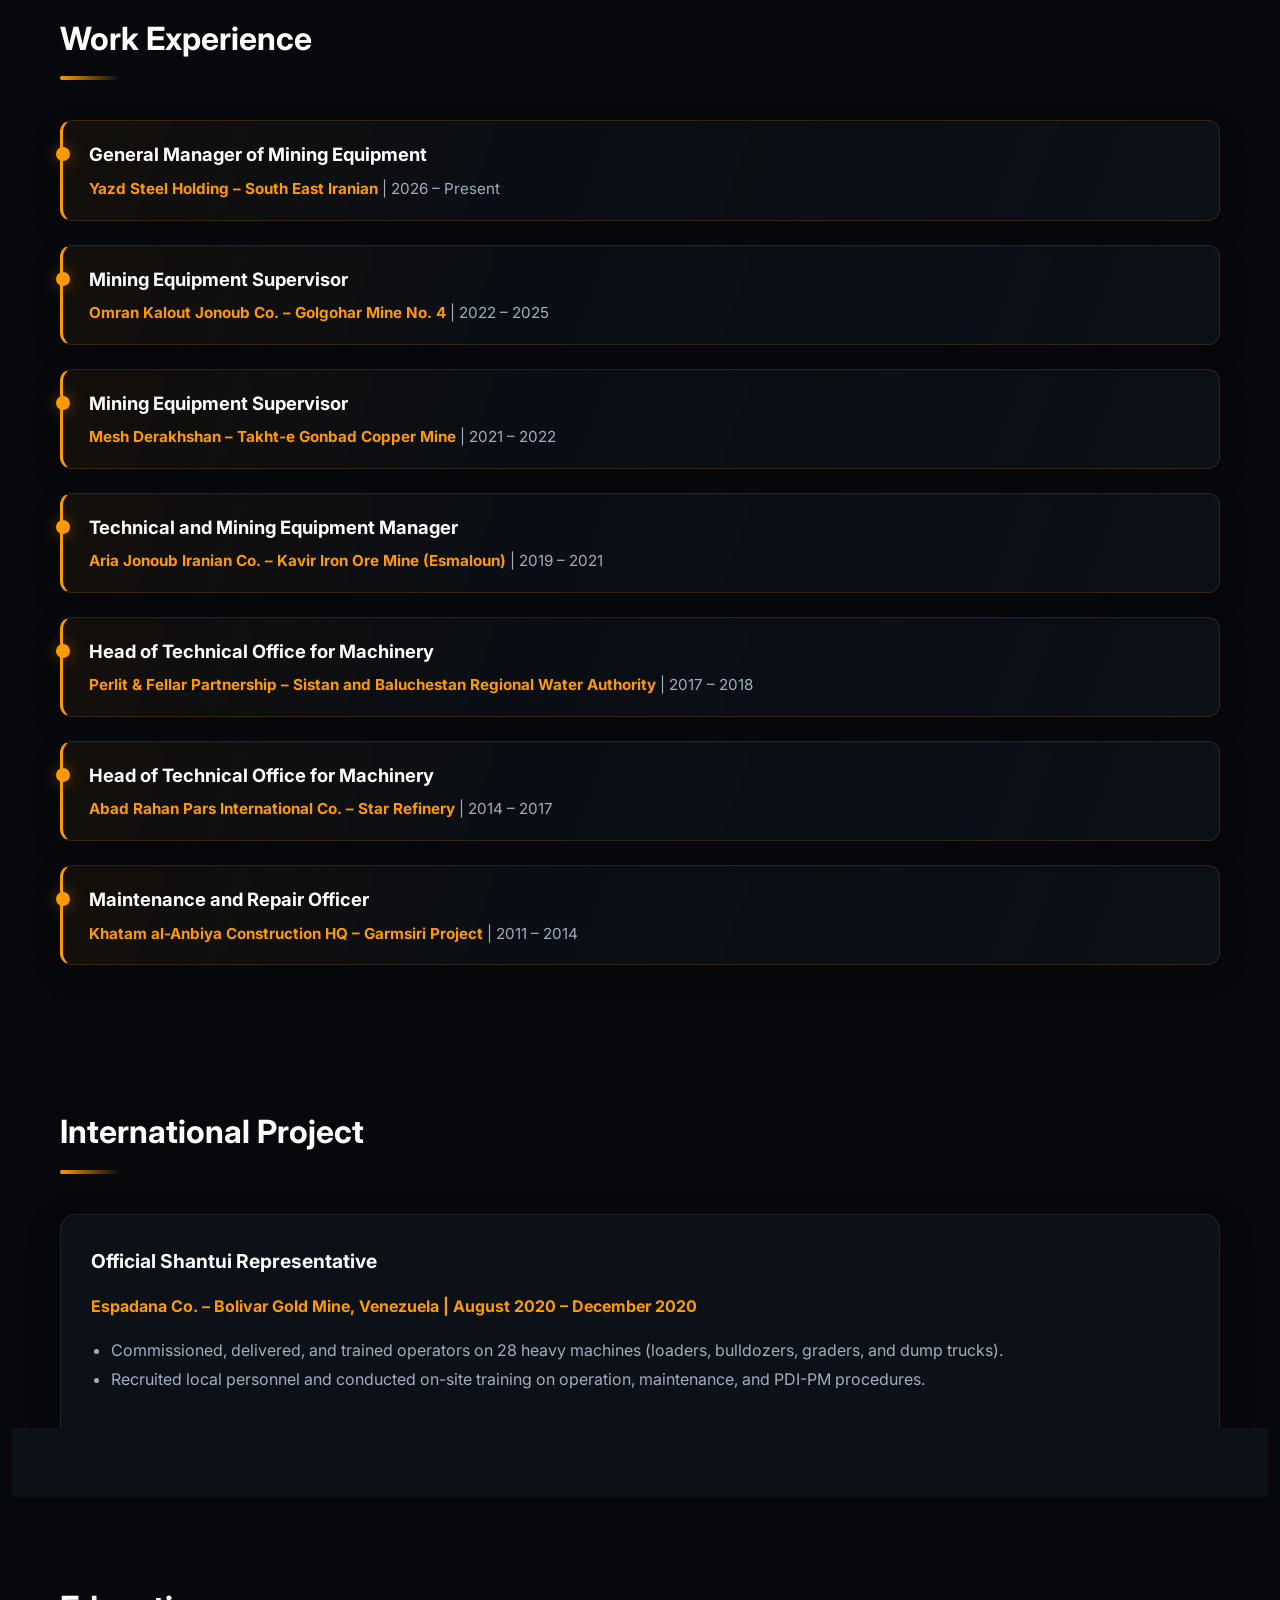
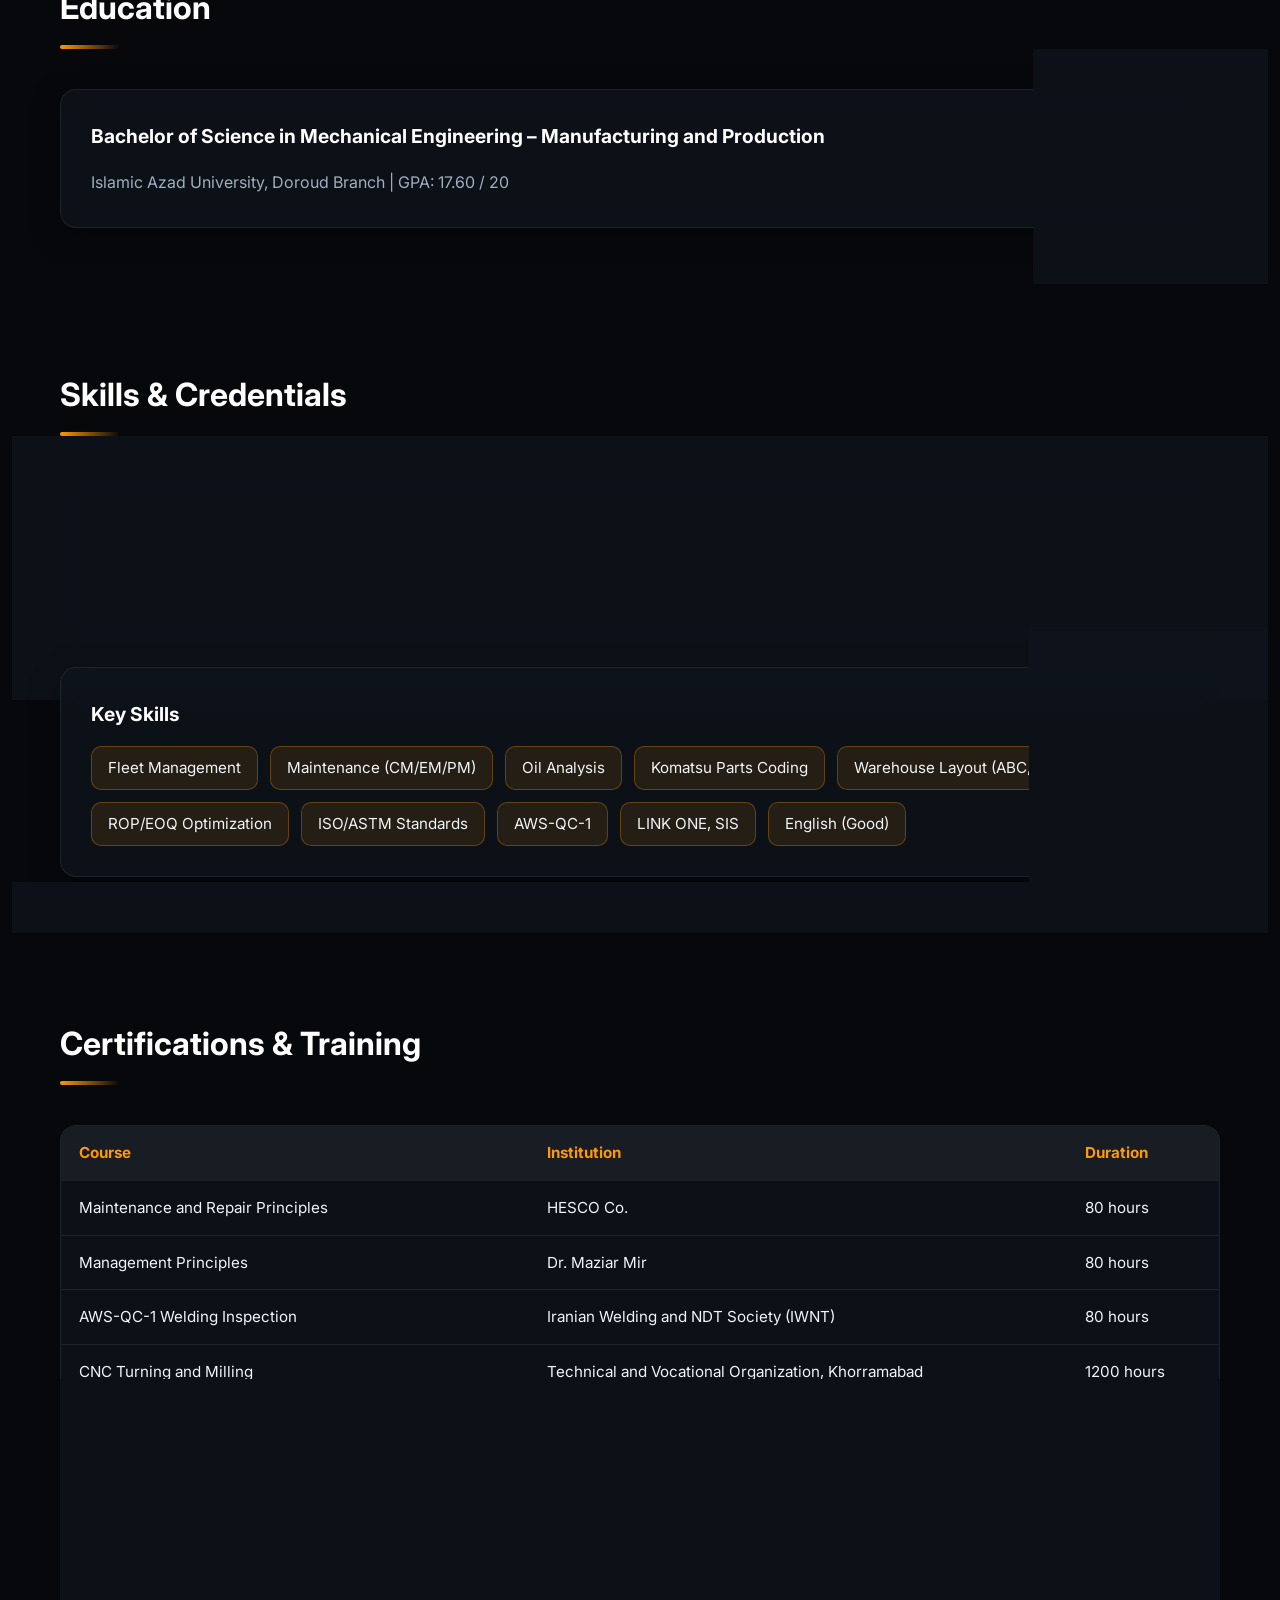
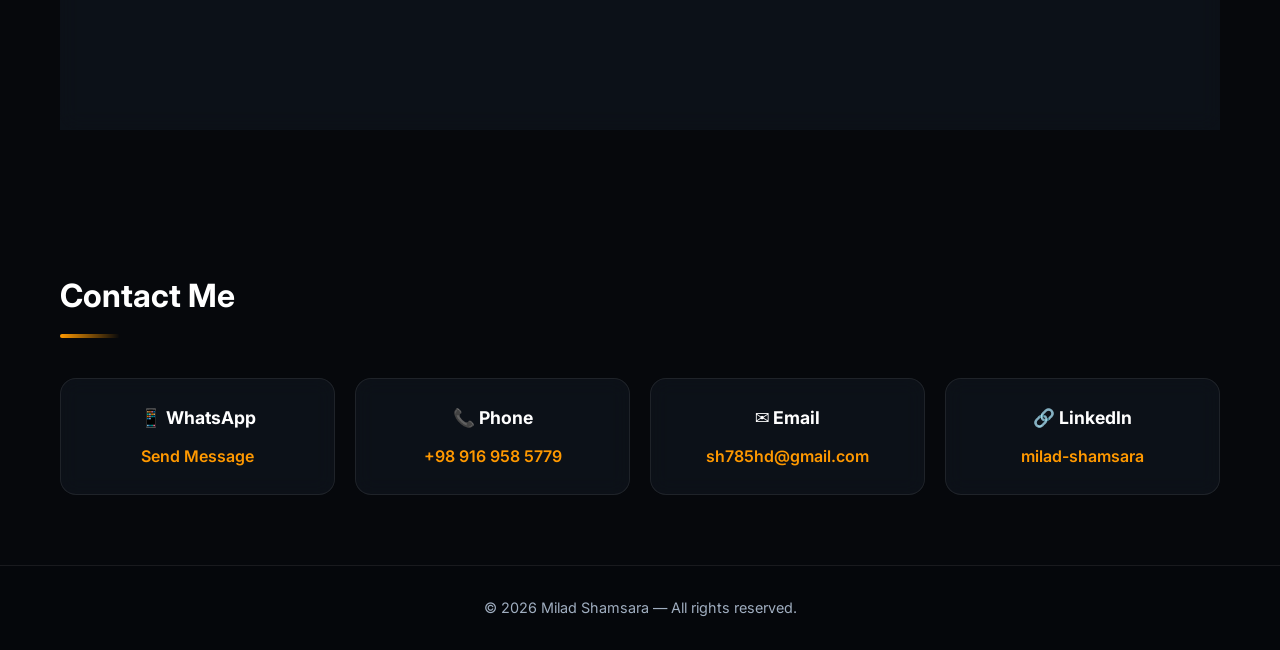
==== commit 928b1604: "Redesign personal website Redesign personal website" ====
--- a/en/index.html
+++ b/en/index.html
@@ -1,22 +1,336 @@
 <!DOCTYPE html>
-<html lang="en" dir="ltr">
+
+<html dir="ltr" lang="en">
 <head>
-<meta charset="utf-8"><meta name="viewport" content="width=device-width, initial-scale=1">
-<title>Milad Shamsara | Industrial & Mining Executive</title>
-<meta name="description" content="Milad Shamsara — industrial and mining executive focused on heavy equipment management, fleet maintenance, parts coding and operational performance.">
-<meta name="theme-color" content="#081321"><meta property="og:type" content="website"><meta property="og:title" content="Milad Shamsara | Industrial & Mining Executive"><meta property="og:description" content="Heavy equipment management, maintenance strategy, parts coding and mining operations."><meta property="og:url" content="https://miladshamsara.github.io/en/">
-<link rel="canonical" href="https://miladshamsara.github.io/en/"><link rel="stylesheet" href="../assets/style.css">
-</head><body>
-<header class="site-header"><div class="container header-inner"><a class="brand" href="#top"><span class="brand-mark">MS</span><span class="brand-name">MILAD<span>SHAMSARA</span><small>INDUSTRIAL EXECUTIVE</small></span></a><nav class="nav" aria-label="Main navigation"><a href="#about">About</a><a href="#achievements">Achievements</a><a href="#expertise">Expertise</a><a href="#experience">Experience</a><a href="#projects">Projects</a><a href="#contact">Contact</a><a class="lang" href="../" lang="fa" dir="rtl">FA ↗</a></nav></div></header>
-<main id="top"><section class="hero container"><div class="hero-copy"><span class="eyebrow">MINING • MACHINERY • MANAGEMENT</span><h1>Milad <span>Shamsara</span></h1><h2>Industrial & Mining Executive | Heavy Equipment Management</h2><p class="lead">With 15+ years of experience in heavy equipment management, maintenance and repair, and industrial and mining projects, I focus on improving fleet availability, operational efficiency, and sustainable performance.</p><div class="hero-actions"><a class="btn btn-primary" href="#achievements">Explore Achievements <span>→</span></a><a class="btn btn-secondary" href="../assets/resume-en.pdf" download>Download CV (PDF)</a></div></div><div class="hero-visual" aria-label="Heavy mining equipment"><img class="hero-truck" src="../assets/dump-truck.png" alt="Mining haul truck"><img class="hero-excavator" src="../assets/excavator.png" alt="Mining excavator"></div></section>
-<section class="metrics container" aria-label="Key figures"><div class="metric"><strong>37,000+</strong><span>Items and spare parts coded</span></div><div class="metric"><strong>28 Units</strong><span>Commissioned in Venezuela</span></div><div class="metric"><strong>15+ Years</strong><span>Professional experience</span></div><div class="metric"><strong>5+ Groups</strong><span>Heavy equipment categories</span></div></section>
-<section class="section container" id="about"><div class="section-head"><span class="section-kicker">Professional Profile</span><h2>About Me</h2><p class="section-intro">Mechanical engineer focused on mining fleet and heavy equipment management, maintenance planning, spare-parts management, and technical support for large-scale industrial projects. My experience across domestic industrial and mining operations and an international project is complemented by a systematic approach to equipment performance and parts supply chains.</p></div><div class="grid"><article class="panel"><div class="panel-icon">◈</div><h3>Operations Management</h3><p>Leading technical and operational activities, resource planning, and fleet performance monitoring.</p></article><article class="panel"><div class="panel-icon">⚙</div><h3>Maintenance Strategy</h3><p>PM, CM and EM planning, downtime analysis, and corrective recommendations informed by oil analysis.</p></article><article class="panel"><div class="panel-icon">▦</div><h3>Parts & Warehouse Management</h3><p>Technical coding, item data structuring, batch-number traceability, warehouse addressing, and inventory optimization.</p></article></div></section>
-<section class="section container" id="achievements"><div class="section-head"><span class="section-kicker">Impact & Results</span><h2>Key Achievements</h2></div><div class="panel achievement-list"><div class="achievement"><span class="check">✓</span><p>Led the coding and translation unit and coordinated the revision of more than 37,000 item and spare-parts codes for a holding company with eight subsidiaries.</p></div><div class="achievement"><span class="check">✓</span><p>Commissioned and delivered 28 heavy machines and trained local personnel for the Bolivar Gold Mine project in Venezuela.</p></div><div class="achievement"><span class="check">✓</span><p>Managed and supported heavy-equipment fleets across mining, civil engineering, and industrial projects.</p></div><div class="achievement"><span class="check">✓</span><p>Applied condition-monitoring, oil-analysis, spare-parts management, and maintenance-planning practices to improve equipment availability.</p></div></div></section>
-<section class="section container" id="expertise"><div class="section-head"><span class="section-kicker">Core Capabilities</span><h2>Heavy Equipment Expertise</h2><p class="section-intro">Technical and managerial experience across major mining and construction equipment categories.</p></div><div class="equipment"><article class="panel equipment-card"><img src="../assets/komatsu-logo.png" alt="Komatsu logo"><h3>Komatsu</h3><p>Parts coding, technical information and fleet support</p></article><article class="panel equipment-card"><img src="../assets/excavator.png" alt="Excavator"><h3>Excavators</h3><p>Hydraulic systems and condition monitoring</p></article><article class="panel equipment-card"><img src="../assets/dump-truck.png" alt="Mining haul truck"><h3>Mining Haul Trucks</h3><p>Fleet management and maintenance planning</p></article><article class="panel equipment-card"><img src="../assets/loader.png" alt="Loader and bulldozer"><h3>Loaders & Bulldozers</h3><p>Commissioning, service and operational support</p></article></div><div class="tags" style="margin-top:20px"><span class="tag">Fleet Management</span><span class="tag">PM / CM / EM</span><span class="tag">Oil Analysis</span><span class="tag">Komatsu Parts Coding</span><span class="tag">ABC / VED</span><span class="tag">ROP / EOQ</span><span class="tag">ISO / ASTM / ASME</span><span class="tag">LINK ONE / SIS</span></div></section>
-<section class="section container" id="experience"><div class="section-head"><span class="section-kicker">Career Path</span><h2>Professional Experience</h2></div><div class="timeline">
-<article class="job"><h3>General Manager of Mining Equipment</h3><p class="job-meta">Yazd Steel Holding – South East Iranian | 2025 – Present</p></article>
-</div></section>
-<section class="section container" id="projects"><div class="section-head"><span class="section-kicker">International Experience</span><h2>Bolivar Gold Mine Project – Venezuela</h2></div><div class="project-feature"><div class="project-photo"><img src="../assets/loader.png" alt="Heavy equipment used in the mining project"></div><div><h3>Shantui Representative | August–December 2020</h3><p class="section-intro">Working with Espadana Co., I was responsible for commissioning and delivering 28 heavy machines—including loaders, bulldozers, graders, and dump trucks—and training operators. I also contributed to local recruitment and field training in equipment operation and maintenance.</p></div></div></section>
-<section class="section container"><div class="section-head"><span class="section-kicker">Education & Development</span><h2>Education & Certifications</h2></div><div class="panel" style="margin-bottom:18px"><h3>B.Sc. in Mechanical Engineering – Manufacturing & Production</h3><p>Islamic Azad University, Doroud Branch | GPA: 17.60 / 20</p></div><div class="table-wrap"><table class="training"><thead><tr><th>Course</th><th>Institution</th><th>Duration</th></tr></thead><tbody><tr><td>Maintenance and Repair Principles</td><td>HESCO Co.</td><td>80 hours</td></tr><tr><td>Management Principles</td><td>Dr. Maziar Mir</td><td>80 hours</td></tr><tr><td>AWS-QC-1 Welding Inspection</td><td>Iranian Welding and NDT Society</td><td>80 hours</td></tr><tr><td>CNC Turning and Milling</td><td>Technical and Vocational Organization, Khorramabad</td><td>1,200 hours</td></tr><tr><td>Hydraulic Hose Pressing</td><td>Metaco Co.</td><td>80 hours</td></tr><tr><td>General Machinery Service and Maintenance</td><td>Yekran Vazin Aria Co.</td><td>20 hours</td></tr><tr><td>Mining Machinery Safety</td><td>Eng. Hamidreza Ahrari</td><td>20 hours</td></tr><tr><td>Human Resources Management</td><td>Iran Khodro Diesel Co.</td><td>20 hours</td></tr><tr><td>Oil Analysis for Mining Machinery</td><td>Novin Net Pars Engineering Co.</td><td>20 hours</td></tr><tr><td>Mining Tire Identification</td><td>Dr. Mighani</td><td>20 hours</td></tr></tbody></table></div></section>
-<section class="section container" id="contact"><div class="section-head"><span class="section-kicker">Let’s Connect</span><h2>Contact & Collaboration</h2><p class="section-intro">Available for management opportunities, technical consulting, project-based assignments, and international collaboration.</p></div><div class="contact-grid"><article class="panel contact-card"><h3>WhatsApp</h3><a href="https://wa.me/989169585779" target="_blank" rel="noopener">Send a message</a></article><article class="panel contact-card"><h3>Phone</h3><a href="tel:+989169585779">+98 916 958 5779</a></article><article class="panel contact-card"><h3>Email</h3><a href="mailto:sh785hd@gmail.com">sh785hd@gmail.com</a></article><article class="panel contact-card"><h3>LinkedIn</h3><a href="https://www.linkedin.com/in/milad-shamsara" target="_blank" rel="noopener">milad-shamsara</a></article></div><div class="hero-actions"><a class="btn btn-secondary" href="../assets/milad.vcf" download>Save Contact</a></div></section></main>
-<footer class="footer"><div class="container footer-inner"><span>© 2026 Milad Shamsara. All rights reserved.</span><strong>MINING • INDUSTRY • PERFORMANCE</strong></div></footer></body></html>+<meta charset="utf-8"/>
+<meta content="width=device-width, initial-scale=1" name="viewport"/>
+<meta content="RMnz8sOB80vP1t36rzYx9Kjt8Mkm05djORfnwccTHLs" name="google-site-verification">
+<title>Milad Shamsara | Mining Equipment Manager</title>
+<meta content="Resume and Services of Milad Shamsara, General Manager of Mining Equipment. Consulting, Maintenance, Coding, and Training." name="description"/>
+<link href="https://fonts.googleapis.com" rel="preconnect"/>
+<link crossorigin="" href="https://fonts.gstatic.com" rel="preconnect"/>
+<link href="https://fonts.googleapis.com/css2?family=Vazirmatn:wght@400;600;700&amp;family=Inter:wght@400;600;700&amp;display=swap" rel="stylesheet"/>
+<style>
+  :root {
+    --bg-dark: #06080c;
+    --fg: #f0f4f8;
+    --muted: #a0aec0;
+    --card-bg: rgba(15, 20, 28, 0.75);
+    --border: rgba(255, 255, 255, 0.08);
+    --accent: #ff9900; 
+    --accent-glow: rgba(255, 153, 0, 0.4);
+    --radius: 16px;
+    --max: 1100px;
+  }
+  * { box-sizing: border-box; }
+  html { scroll-behavior: smooth; }
+  
+  body {
+    margin: 0;
+    background-color: var(--bg-dark);
+    background-image: url('../assets/bg-mining.jpg');
+    background-attachment: fixed;
+    background-size: cover;
+    background-position: center;
+    color: var(--fg);
+    line-height: 1.7;
+    -webkit-font-smoothing: antialiased;
+    font-family: 'Inter', system-ui, sans-serif;
+  }
+  body::before {
+    content: '';
+    position: fixed;
+    inset: 0;
+    background: linear-gradient(180deg, rgba(6,8,12,0.22) 0%, rgba(6,8,12,0.38) 100%);
+    z-index: -1;
+  }
+
+  .wrap { max-width: var(--max); margin-inline: auto; padding-inline: 20px; }
+
+  .site-header { position: sticky; top: 0; z-index: 100; background: rgba(6, 8, 12, 0.85); backdrop-filter: blur(15px); border-bottom: 1px solid var(--border); }
+  .site-header .wrap { display: flex; align-items: center; justify-content: space-between; height: 70px; }
+  .brand { font-weight: 700; color: var(--fg); text-decoration: none; font-size: 1.2rem; letter-spacing: 1px; display: flex; align-items: center; gap: 10px; }
+  .brand span { color: var(--accent); }
+  .nav-links { display: flex; gap: 20px; align-items: center; flex-wrap: wrap; font-size: 0.95rem; }
+  .nav-links a { color: var(--muted); text-decoration: none; transition: 0.3s; }
+  .nav-links a:hover { color: var(--accent); }
+  .lang-switch { border: 1px solid var(--border); border-radius: 8px; padding: 6px 12px; font-weight: 600; font-size: 1.1rem; background: rgba(255,255,255,0.05); }
+
+  .hero { padding-block: 100px 80px; display: flex; align-items: center; gap: 50px; flex-wrap: wrap; justify-content: center; text-align: center; }
+  .hero-text { flex: 1; min-width: 300px; text-align: left; }
+  .hero .role { color: var(--accent); font-weight: 700; font-size: 1.1rem; margin: 0 0 10px; letter-spacing: 1px; }
+  .hero h1 { font-size: clamp(2.5rem, 6vw, 3.5rem); margin: 0 0 16px; line-height: 1.2; color: #fff; text-shadow: 0 4px 20px rgba(0,0,0,0.8); }
+  .hero .meta { color: var(--muted); margin: 0 0 30px; font-size: 1.15rem; max-width: 600px; }
+  
+  .actions { display: flex; gap: 16px; flex-wrap: wrap; margin-top: 30px; justify-content: flex-start; }
+  .btn { display: inline-block; padding: 14px 28px; border-radius: 10px; border: 1px solid var(--border); text-decoration: none; color: var(--fg); font-weight: 600; font-size: 1rem; transition: 0.3s; background: rgba(255,255,255,0.05); backdrop-filter: blur(10px); }
+  .btn.primary { background: var(--accent); border-color: var(--accent); color: #000; box-shadow: 0 0 20px var(--accent-glow); }
+  .btn:hover { transform: translateY(-3px); box-shadow: 0 10px 25px rgba(0,0,0,0.4); }
+  .btn.primary:hover { box-shadow: 0 0 35px var(--accent-glow); background: #e68a00; }
+
+  .hero-image { position: relative; }
+  .hero-image img { width: 260px; height: 260px; border-radius: 50%; object-fit: cover; border: 4px solid var(--accent); box-shadow: 0 0 40px var(--accent-glow); position: relative; z-index: 2; background-color: #1a1d24; }
+  .hero-image::before { content: ''; position: absolute; inset: -15px; border-radius: 50%; background: var(--accent); filter: blur(50px); opacity: 0.3; z-index: 1; }
+
+  section { padding-block: 70px; }
+  h2 { font-size: 2rem; margin: 0 0 40px; position: relative; display: inline-block; color: #fff; }
+  h2::after { content: ""; display: block; width: 60px; height: 4px; background: linear-gradient(90deg, var(--accent), transparent); border-radius: 2px; margin-top: 10px; }
+  
+  .grid { display: grid; grid-template-columns: repeat(auto-fill, minmax(320px, 1fr)); gap: 24px; }
+  .card { background: var(--card-bg); border: 1px solid var(--border); border-radius: var(--radius); padding: 30px; transition: 0.4s; backdrop-filter: blur(12px); box-shadow: 0 8px 32px rgba(0,0,0,0.3); }
+  .card:hover { border-color: rgba(255, 153, 0, 0.5); transform: translateY(-5px); box-shadow: 0 15px 40px rgba(0,0,0,0.5); }
+  .card h3 { margin: 0 0 15px; font-size: 1.2rem; display: flex; align-items: center; gap: 10px; color: #fff; }
+  .card p { margin: 0; color: var(--muted); font-size: 1rem; line-height: 1.8; }
+
+  .machine-grid { display: grid; grid-template-columns: repeat(auto-fit, minmax(200px, 1fr)); gap: 20px; margin-top: 20px; }
+  .machine-item { text-align: center; padding: 25px 20px; background: var(--card-bg); border: 1px solid var(--border); border-radius: var(--radius); backdrop-filter: blur(10px); transition: 0.3s; display: flex; flex-direction: column; align-items: center; justify-content: center; }
+  .machine-item:hover { border-color: var(--accent); transform: scale(1.05); }
+  .machine-item img { height: 70px; object-fit: contain; margin-bottom: 15px; filter: drop-shadow(0 4px 6px rgba(0,0,0,0.5)); }
+  .machine-item h4 { margin: 0 0 5px; color: var(--accent); font-size: 1.1rem; }
+  .machine-item p { margin: 0; font-size: 0.9rem; color: var(--muted); }
+
+  .timeline { display: grid; gap: 24px; }
+  .job { position: relative; padding-left: 30px; border-left: 2px solid rgba(255,255,255,0.1); }
+  .job::before { content: ""; position: absolute; left: -8px; top: 8px; width: 14px; height: 14px; border-radius: 50%; background: var(--accent); box-shadow: 0 0 15px var(--accent-glow); }
+  .job h3 { margin: 0 0 6px; font-size: 1.15rem; color: #fff; }
+  .job .meta { color: var(--muted); font-size: 0.95rem; margin: 0 0 10px; }
+  .job .meta strong { color: var(--accent); }
+
+  .skills-list { display: flex; flex-wrap: wrap; gap: 12px; }
+  .skill-tag { background: rgba(255, 153, 0, 0.1); border: 1px solid rgba(255, 153, 0, 0.3); padding: 8px 16px; border-radius: 10px; font-size: 0.95rem; color: var(--fg); transition: 0.3s; }
+  .skill-tag:hover { background: var(--accent); color: #000; transform: translateY(-2px); box-shadow: 0 5px 15px var(--accent-glow); }
+
+  .contact-grid { display: grid; grid-template-columns: repeat(auto-fill, minmax(220px, 1fr)); gap: 20px; }
+  .contact-card { background: var(--card-bg); border: 1px solid var(--border); border-radius: var(--radius); padding: 24px; text-align: center; transition: 0.3s; backdrop-filter: blur(10px); }
+  .contact-card:hover { border-color: var(--accent); transform: translateY(-5px); }
+  .contact-card h3 { margin: 0 0 10px; font-size: 1.1rem; color: #fff; }
+  .contact-card a { color: var(--accent); text-decoration: none; font-size: 1rem; font-weight: 600; }
+  .contact-card a:hover { text-decoration: underline; }
+
+  .table-wrap { overflow-x: auto; border: 1px solid var(--border); border-radius: var(--radius); background: var(--card-bg); backdrop-filter: blur(10px); }
+  table { width: 100%; border-collapse: collapse; font-size: 0.95rem; }
+  th, td { padding: 14px 18px; text-align: start; border-bottom: 1px solid var(--border); }
+  th { background: rgba(255, 255, 255, 0.05); font-weight: 700; color: var(--accent); }
+  tr:last-child td { border-bottom: none; }
+
+  footer { border-top: 1px solid var(--border); padding-block: 30px; color: var(--muted); font-size: 0.9rem; text-align: center; background: rgba(6, 8, 12, 0.95); }
+
+  @media (max-width: 768px) {
+    .hero { padding-block: 50px; }
+    .hero-text { text-align: center; }
+    .actions { justify-content: center; }
+    .hero-image img { width: 200px; height: 200px; }
+    .job { padding-left: 20px; }
+  }
+
+  /* Final layout refinement: wider canvas and visible industrial side treatment */
+  :root { --max: 1280px; }
+  body { position: relative; overflow-x: hidden; background-attachment: fixed; }
+  body::after { content: ""; position: fixed; inset: 0; pointer-events: none; z-index: 0; opacity: .42; background-image: linear-gradient(rgba(255,153,0,.055) 1px, transparent 1px), linear-gradient(90deg, rgba(255,153,0,.055) 1px, transparent 1px); background-size: 56px 56px; mask-image: linear-gradient(90deg, #000 0%, transparent 24%, transparent 76%, #000 100%); }
+  body > * { position: relative; z-index: 1; }
+  .wrap { max-width: var(--max); width: min(calc(100% - 64px), var(--max)); padding-inline: 28px; }
+  section.wrap { margin-inline: auto; }
+  .site-header .wrap { width: min(calc(100% - 64px), var(--max)); }
+  .job { padding: 18px 26px; border: 1px solid rgba(255,153,0,.16); border-inline-start: 3px solid var(--accent); border-radius: 12px; background: linear-gradient(110deg, rgba(255,153,0,.055), rgba(15,20,28,.52) 38%, rgba(15,20,28,.72)); box-shadow: 0 10px 30px rgba(0,0,0,.16); }
+  .job::before { inset-inline-start: -7px; top: 26px; }
+  .job h3 { margin-bottom: 5px; }
+  .job .meta { margin-bottom: 0; }
+  @media (min-width: 1500px) { :root { --max: 1360px; } }
+  @media (max-width: 768px) { .wrap, .site-header .wrap { width: 100%; padding-inline: 18px; } .job { padding: 15px 18px; } }
+
+</style>
+</meta></head>
+<body>
+<header class="site-header">
+<div class="wrap">
+<a class="brand" href="#">MILAD<span>SHAMSARA</span></a>
+<nav class="nav-links">
+<a href="#machines">Machinery</a>
+<a href="#services">Services</a>
+<a href="#experience">Experience</a>
+<a href="#skills">Skills</a>
+<a href="#contact">Contact</a>
+<a class="lang-switch" href="../" title="فارسی">🇮🇷</a>
+</nav>
+</div>
+</header>
+<section class="hero wrap">
+<div class="hero-text">
+<p class="role">General Manager of Mining Equipment | Maintenance &amp; Repair Specialist</p>
+<h1>Milad Shamsara</h1>
+<p class="meta">Available for Employment (Domestic/International) and Contract/Remote Projects. With over 15 years of experience in fleet management and optimizing heavy mining equipment performance.</p>
+<div class="actions">
+<a class="btn primary" download="" href="../assets/resume-en.pdf">📄 Download CV (PDF)</a>
+<a class="btn" href="https://wa.me/989169585779" target="_blank">💬 Request Consulting</a>
+</div>
+</div>
+<div class="hero-image">
+<img alt="Milad Shamsara" src="../assets/profile.jpg"/>
+</div>
+</section>
+<section class="wrap" id="machines">
+<h2>Heavy Fleet Expertise</h2>
+<div class="machine-grid">
+<div class="machine-item">
+<img alt="Komatsu" src="../assets/komatsu-logo.png"/>
+<h4>Komatsu</h4>
+<p>Complete mastery of coding, maintenance, and repair for various series (PC, HD, WA).</p>
+</div>
+<div class="machine-item">
+<img alt="Excavator" src="../assets/excavator.png"/>
+<h4>Excavator</h4>
+<p>Specialized troubleshooting of hydraulic systems and condition monitoring.</p>
+</div>
+<div class="machine-item">
+<img alt="Dump Truck" src="../assets/dump-truck.png"/>
+<h4>Dump Truck</h4>
+<p>Fleet management and PM planning for 100-ton mining dump trucks.</p>
+</div>
+<div class="machine-item">
+<img alt="Loader" src="../assets/loader.png"/>
+<h4>Loader &amp; Bulldozer</h4>
+<p>Commissioning (PDI) and operator training according to OEM standards.</p>
+</div>
+</div>
+</section>
+<section class="wrap" id="services">
+<h2>My Services</h2>
+<div class="grid">
+<div class="card">
+<h3>🛠️ Maintenance Consulting</h3>
+<p>Strategic planning for PM/CM/EM, oil analysis interpretation, and fleet efficiency optimization to reduce downtime.</p>
+</div>
+<div class="card">
+<h3>💻 Remote Projects</h3>
+<p>Specialized Komatsu parts coding, warehouse structure design (ABC, VED), and implementation of ROP &amp; EOQ systems remotely.</p>
+</div>
+<div class="card">
+<h3>🎓 Training &amp; Commissioning</h3>
+<p>Operator training, heavy equipment commissioning (PDI), and technical team training according to OEM standards.</p>
+</div>
+</div>
+</section>
+<section class="wrap" id="experience">
+<h2>Work Experience</h2>
+<div class="timeline">
+<article class="job">
+<h3>General Manager of Mining Equipment</h3>
+<p class="meta"><strong>Yazd Steel Holding – South East Iranian</strong> | 2026 – Present</p>
+
+</article>
+<article class="job">
+<h3>Mining Equipment Supervisor</h3>
+<p class="meta"><strong>Omran Kalout Jonoub Co. – Golgohar Mine No. 4</strong> | 2022 – 2025</p>
+
+</article>
+<article class="job">
+<h3>Mining Equipment Supervisor</h3>
+<p class="meta"><strong>Mesh Derakhshan – Takht-e Gonbad Copper Mine</strong> | 2021 – 2022</p>
+
+</article>
+<article class="job">
+<h3>Technical and Mining Equipment Manager</h3>
+<p class="meta"><strong>Aria Jonoub Iranian Co. – Kavir Iron Ore Mine (Esmaloun)</strong> | 2019 – 2021</p>
+
+</article>
+<article class="job">
+<h3>Head of Technical Office for Machinery</h3>
+<p class="meta"><strong>Perlit &amp; Fellar Partnership – Sistan and Baluchestan Regional Water Authority</strong> | 2017 – 2018</p>
+
+</article>
+<article class="job">
+<h3>Head of Technical Office for Machinery</h3>
+<p class="meta"><strong>Abad Rahan Pars International Co. – Star Refinery</strong> | 2014 – 2017</p>
+
+</article>
+<article class="job">
+<h3>Maintenance and Repair Officer</h3>
+<p class="meta"><strong>Khatam al-Anbiya Construction HQ – Garmsiri Project</strong> | 2011 – 2014</p>
+
+</article>
+</div>
+</section>
+<section class="wrap">
+<h2>International Project</h2>
+<div class="card">
+<h3>Official Shantui Representative</h3>
+<p class="meta" style="color: var(--accent); font-weight: bold;">Espadana Co. – Bolivar Gold Mine, Venezuela | August 2020 – December 2020</p>
+<ul style="margin-top: 15px; padding-left: 20px; line-height: 1.8; color: var(--muted);">
+<li>Commissioned, delivered, and trained operators on 28 heavy machines (loaders, bulldozers, graders, and dump trucks).</li>
+<li>Recruited local personnel and conducted on-site training on operation, maintenance, and PDI-PM procedures.</li>
+</ul>
+</div>
+</section>
+<section class="wrap">
+<h2>Education</h2>
+<div class="card">
+<h3>Bachelor of Science in Mechanical Engineering – Manufacturing and Production</h3>
+<p class="meta">Islamic Azad University, Doroud Branch | GPA: 17.60 / 20</p>
+</div>
+</section>
+<section class="wrap" id="skills">
+<h2>Skills &amp; Credentials</h2>
+<div class="card" style="margin-bottom: 24px;">
+<h3>Professional Memberships</h3>
+<p>Iranian Society of Manufacturing Engineering (SMEIR) • Iranian Society of Mining Engineering (SME) • Iranian Society of Engineering Education (ISEE) • Association of Heavy Machinery Manufacturers • ORCID: 0009-0005-7618-8462 • Young Researchers Club</p>
+</div>
+<div class="card">
+<h3>Key Skills</h3>
+<div class="skills-list">
+<span class="skill-tag">Fleet Management</span>
+<span class="skill-tag">Maintenance (CM/EM/PM)</span>
+<span class="skill-tag">Oil Analysis</span>
+<span class="skill-tag">Komatsu Parts Coding</span>
+<span class="skill-tag">Warehouse Layout (ABC, VED)</span>
+<span class="skill-tag">ROP/EOQ Optimization</span>
+<span class="skill-tag">ISO/ASTM Standards</span>
+<span class="skill-tag">AWS-QC-1</span>
+<span class="skill-tag">LINK ONE, SIS</span>
+<span class="skill-tag">English (Good)</span>
+</div>
+</div>
+</section>
+<section class="wrap">
+<h2>Certifications &amp; Training</h2>
+<div class="table-wrap">
+<table>
+<thead><tr><th>Course</th><th>Institution</th><th>Duration</th></tr></thead>
+<tbody>
+<tr><td>Maintenance and Repair Principles</td><td>HESCO Co.</td><td>80 hours</td></tr>
+<tr><td>Management Principles</td><td>Dr. Maziar Mir</td><td>80 hours</td></tr>
+<tr><td>AWS-QC-1 Welding Inspection</td><td>Iranian Welding and NDT Society (IWNT)</td><td>80 hours</td></tr>
+<tr><td>CNC Turning and Milling</td><td>Technical and Vocational Organization, Khorramabad</td><td>1200 hours</td></tr>
+<tr><td>Hydraulic Hose Pressing</td><td>Metaco Co.</td><td>80 hours</td></tr>
+<tr><td>General Machinery Service and Maintenance</td><td>Yekran Vazin Aria Co.</td><td>20 hours</td></tr>
+<tr><td>Mining Machinery Safety</td><td>Eng. Hamidreza Ahrari</td><td>20 hours</td></tr>
+<tr><td>Human Resources Management</td><td>Iran Khodro Diesel Co.</td><td>20 hours</td></tr>
+<tr><td>Oil Analysis for Mining Machinery</td><td>Novin Net Pars Engineering Co.</td><td>20 hours</td></tr>
+<tr><td>Mining Tire Identification</td><td>Dr. Mighani</td><td>20 hours</td></tr>
+</tbody>
+</table>
+</div>
+</section>
+<section class="wrap" id="contact">
+<h2>Contact Me</h2>
+<div class="contact-grid">
+<div class="contact-card">
+<h3>📱 WhatsApp</h3>
+<a href="https://wa.me/989169585779" target="_blank">Send Message</a>
+</div>
+<div class="contact-card">
+<h3>📞 Phone</h3>
+<a href="tel:+989169585779">+98 916 958 5779</a>
+</div>
+<div class="contact-card">
+<h3>✉️ Email</h3>
+<a href="mailto:sh785hd@gmail.com">sh785hd@gmail.com</a>
+</div>
+<div class="contact-card">
+<h3>🔗 LinkedIn</h3>
+<a href="https://www.linkedin.com/in/milad-shamsara" target="_blank">milad-shamsara</a>
+</div>
+</div>
+</section>
+<footer>© 2026 Milad Shamsara — All rights reserved.</footer>
+</body>
+</html>
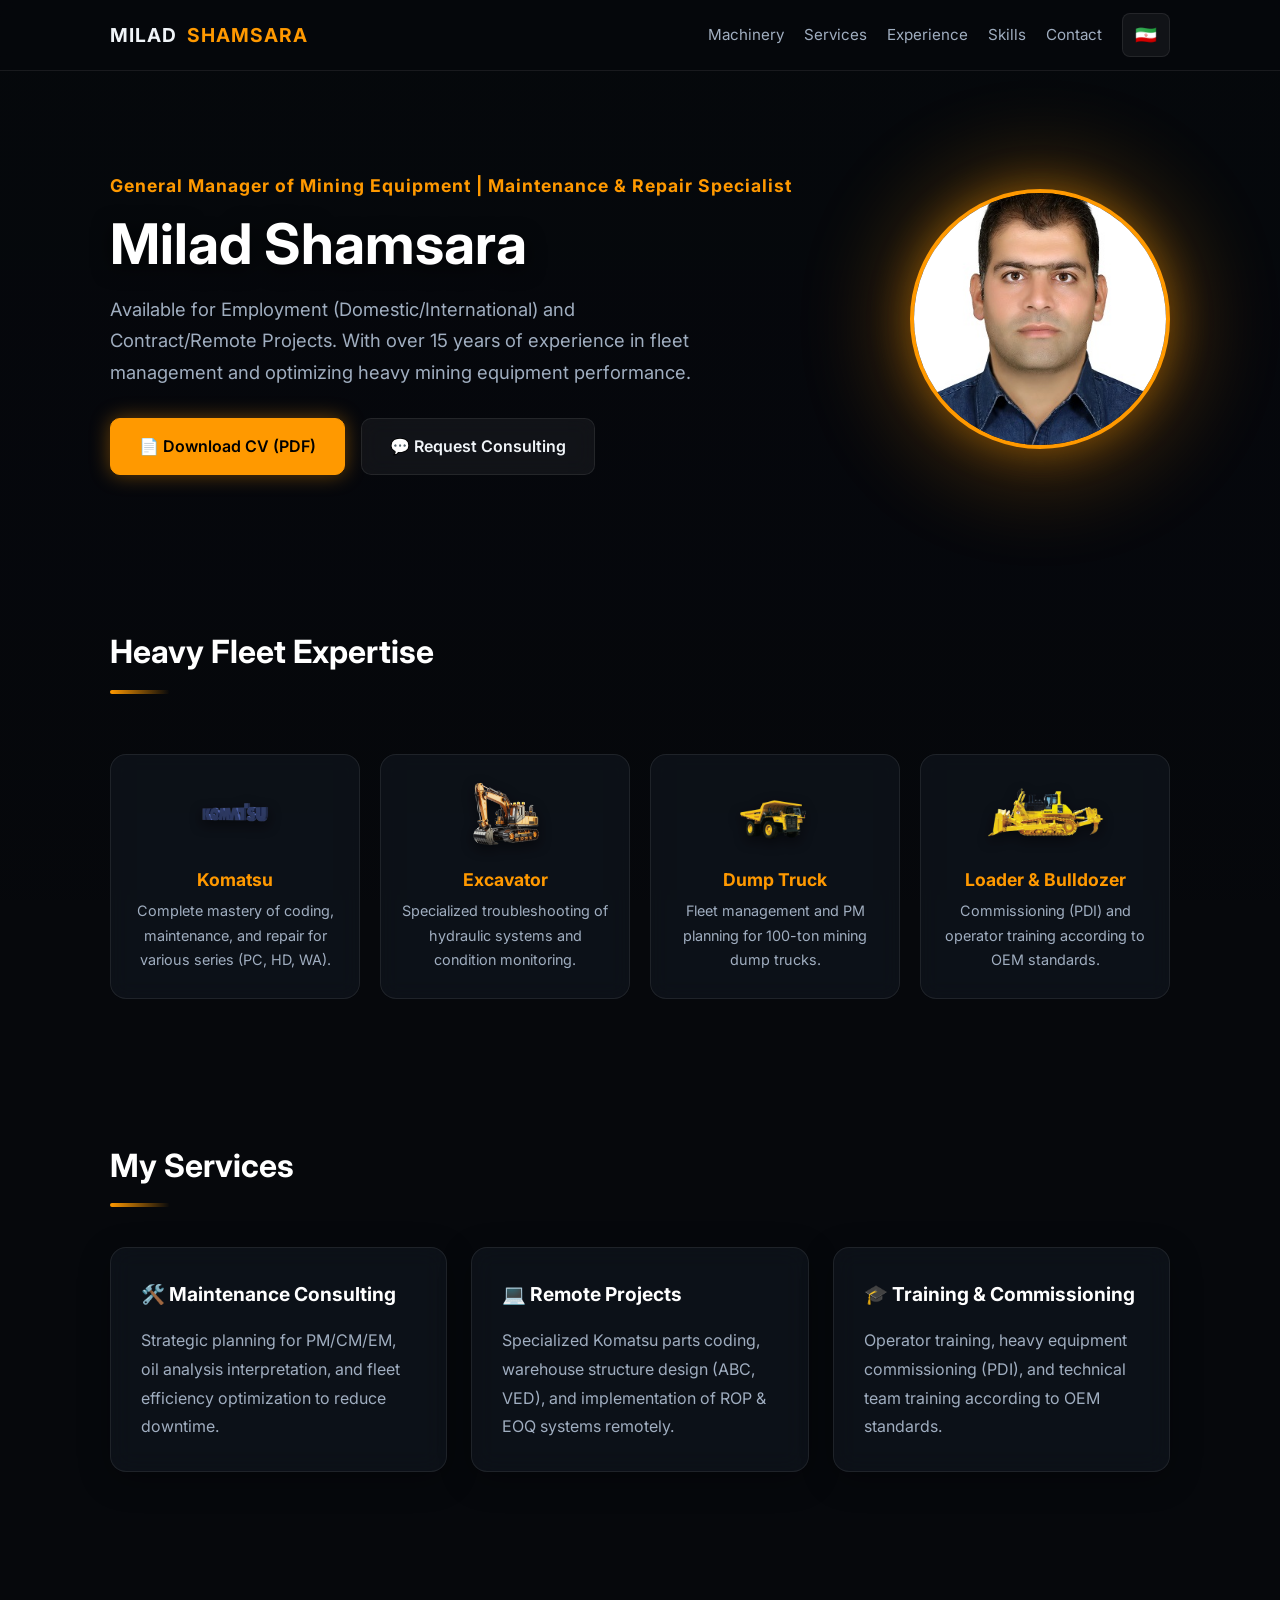
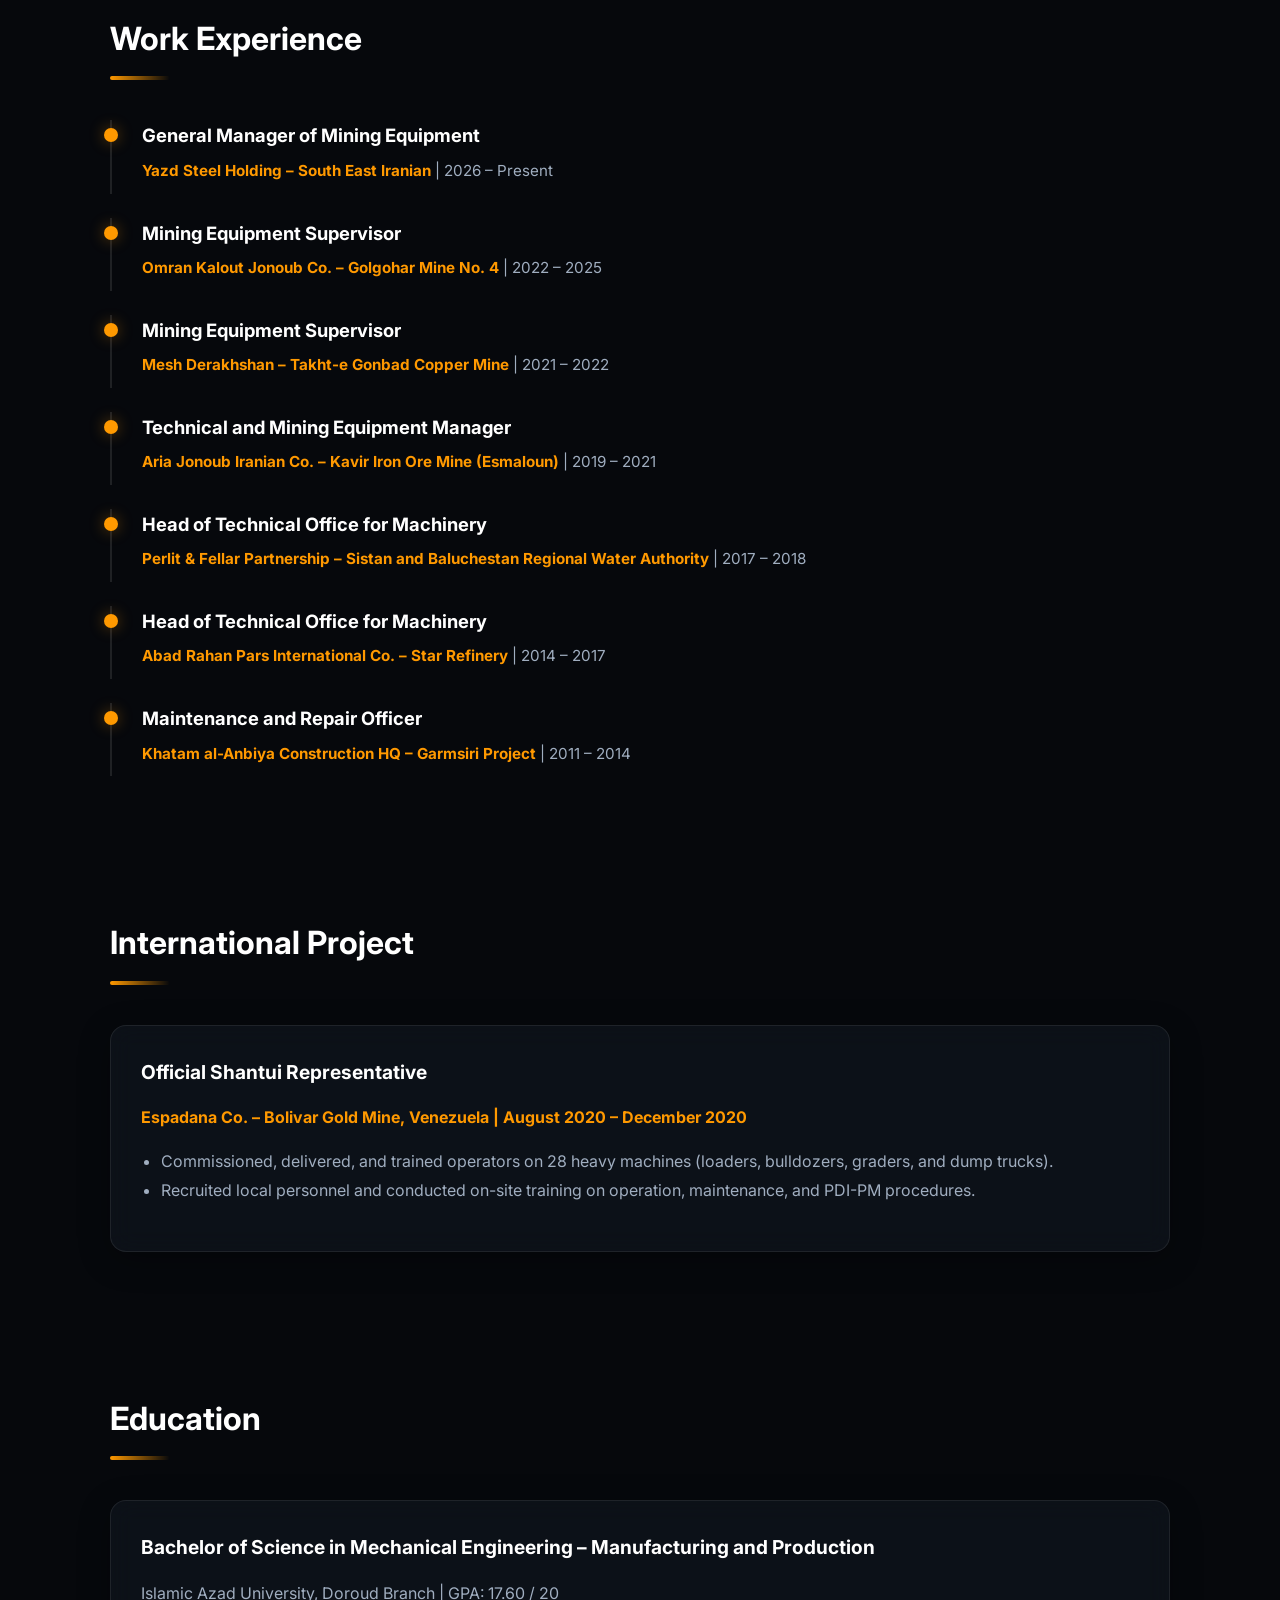
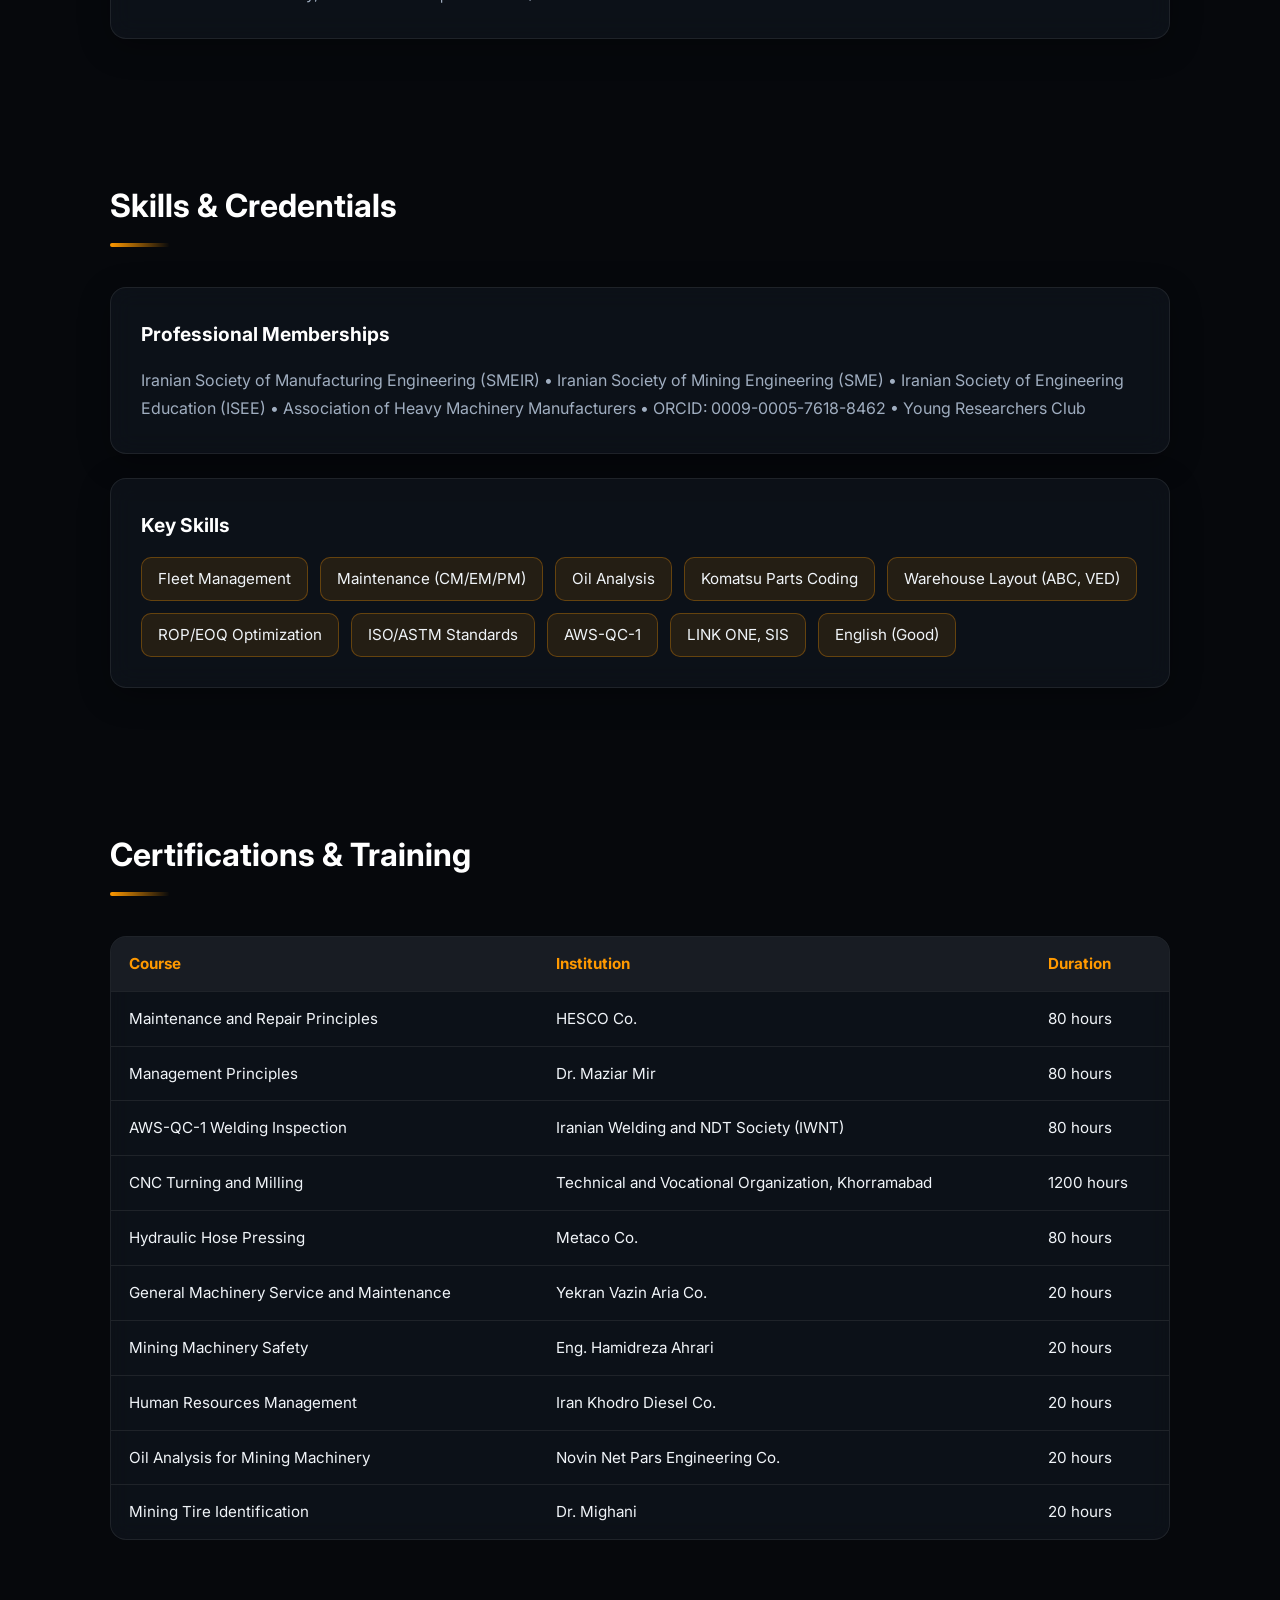
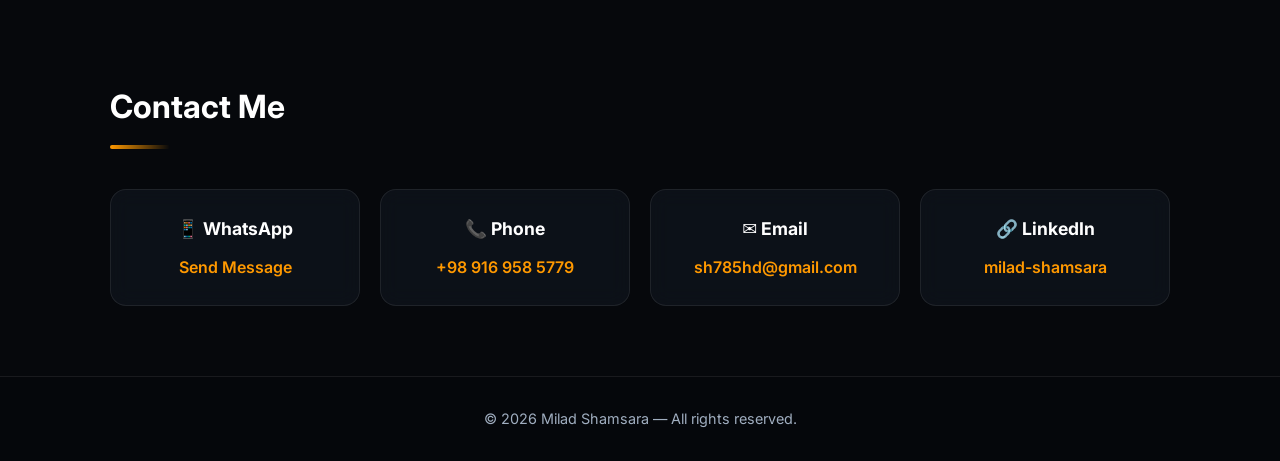
==== commit b578e3e6: "Redesign personal website Redesign personal website" ====
--- a/en/index.html
+++ b/en/index.html
@@ -41,7 +41,7 @@
     content: '';
     position: fixed;
     inset: 0;
-    background: linear-gradient(180deg, rgba(6,8,12,0.22) 0%, rgba(6,8,12,0.38) 100%);
+    background: linear-gradient(180deg, rgba(6,8,12,0.85) 0%, rgba(6,8,12,0.95) 100%);
     z-index: -1;
   }
 
@@ -122,22 +122,6 @@
     .hero-image img { width: 200px; height: 200px; }
     .job { padding-left: 20px; }
   }
-
-  /* Final layout refinement: wider canvas and visible industrial side treatment */
-  :root { --max: 1280px; }
-  body { position: relative; overflow-x: hidden; background-attachment: fixed; }
-  body::after { content: ""; position: fixed; inset: 0; pointer-events: none; z-index: 0; opacity: .42; background-image: linear-gradient(rgba(255,153,0,.055) 1px, transparent 1px), linear-gradient(90deg, rgba(255,153,0,.055) 1px, transparent 1px); background-size: 56px 56px; mask-image: linear-gradient(90deg, #000 0%, transparent 24%, transparent 76%, #000 100%); }
-  body > * { position: relative; z-index: 1; }
-  .wrap { max-width: var(--max); width: min(calc(100% - 64px), var(--max)); padding-inline: 28px; }
-  section.wrap { margin-inline: auto; }
-  .site-header .wrap { width: min(calc(100% - 64px), var(--max)); }
-  .job { padding: 18px 26px; border: 1px solid rgba(255,153,0,.16); border-inline-start: 3px solid var(--accent); border-radius: 12px; background: linear-gradient(110deg, rgba(255,153,0,.055), rgba(15,20,28,.52) 38%, rgba(15,20,28,.72)); box-shadow: 0 10px 30px rgba(0,0,0,.16); }
-  .job::before { inset-inline-start: -7px; top: 26px; }
-  .job h3 { margin-bottom: 5px; }
-  .job .meta { margin-bottom: 0; }
-  @media (min-width: 1500px) { :root { --max: 1360px; } }
-  @media (max-width: 768px) { .wrap, .site-header .wrap { width: 100%; padding-inline: 18px; } .job { padding: 15px 18px; } }
-
 </style>
 </meta></head>
 <body>
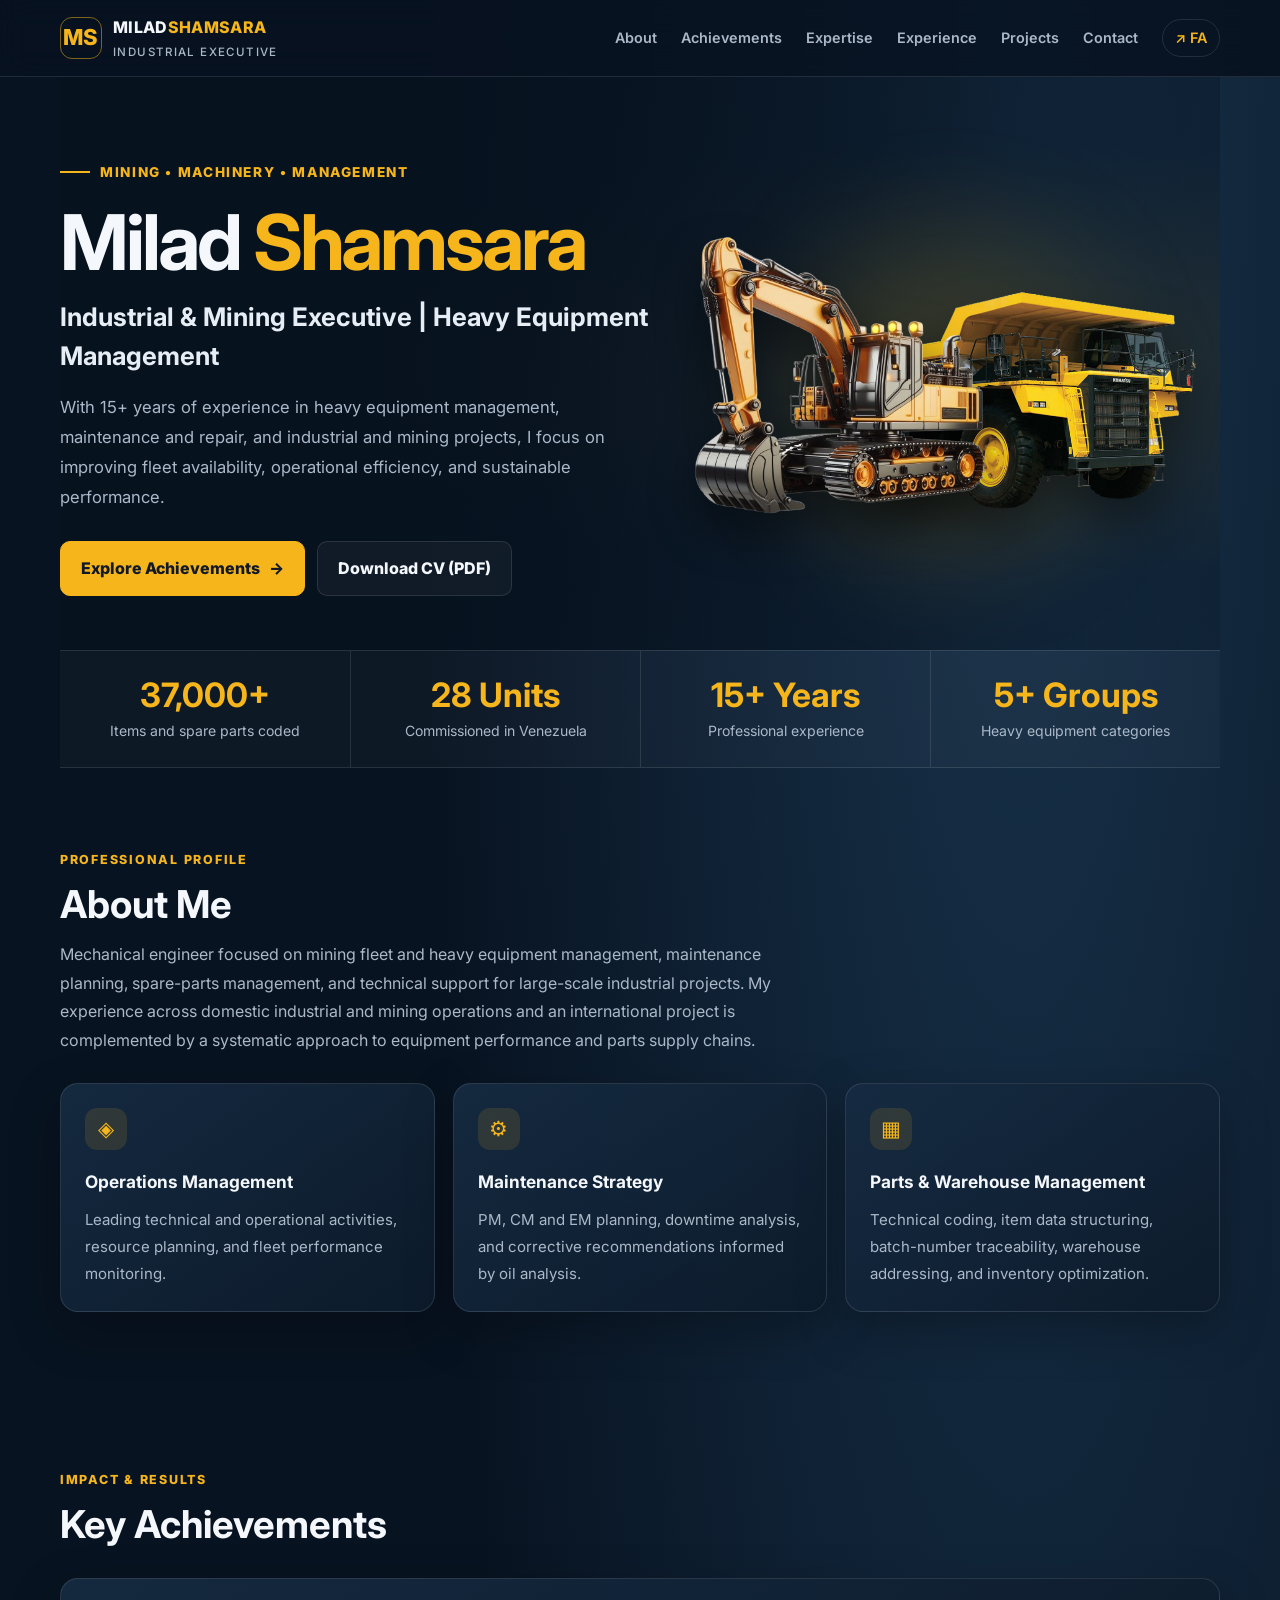
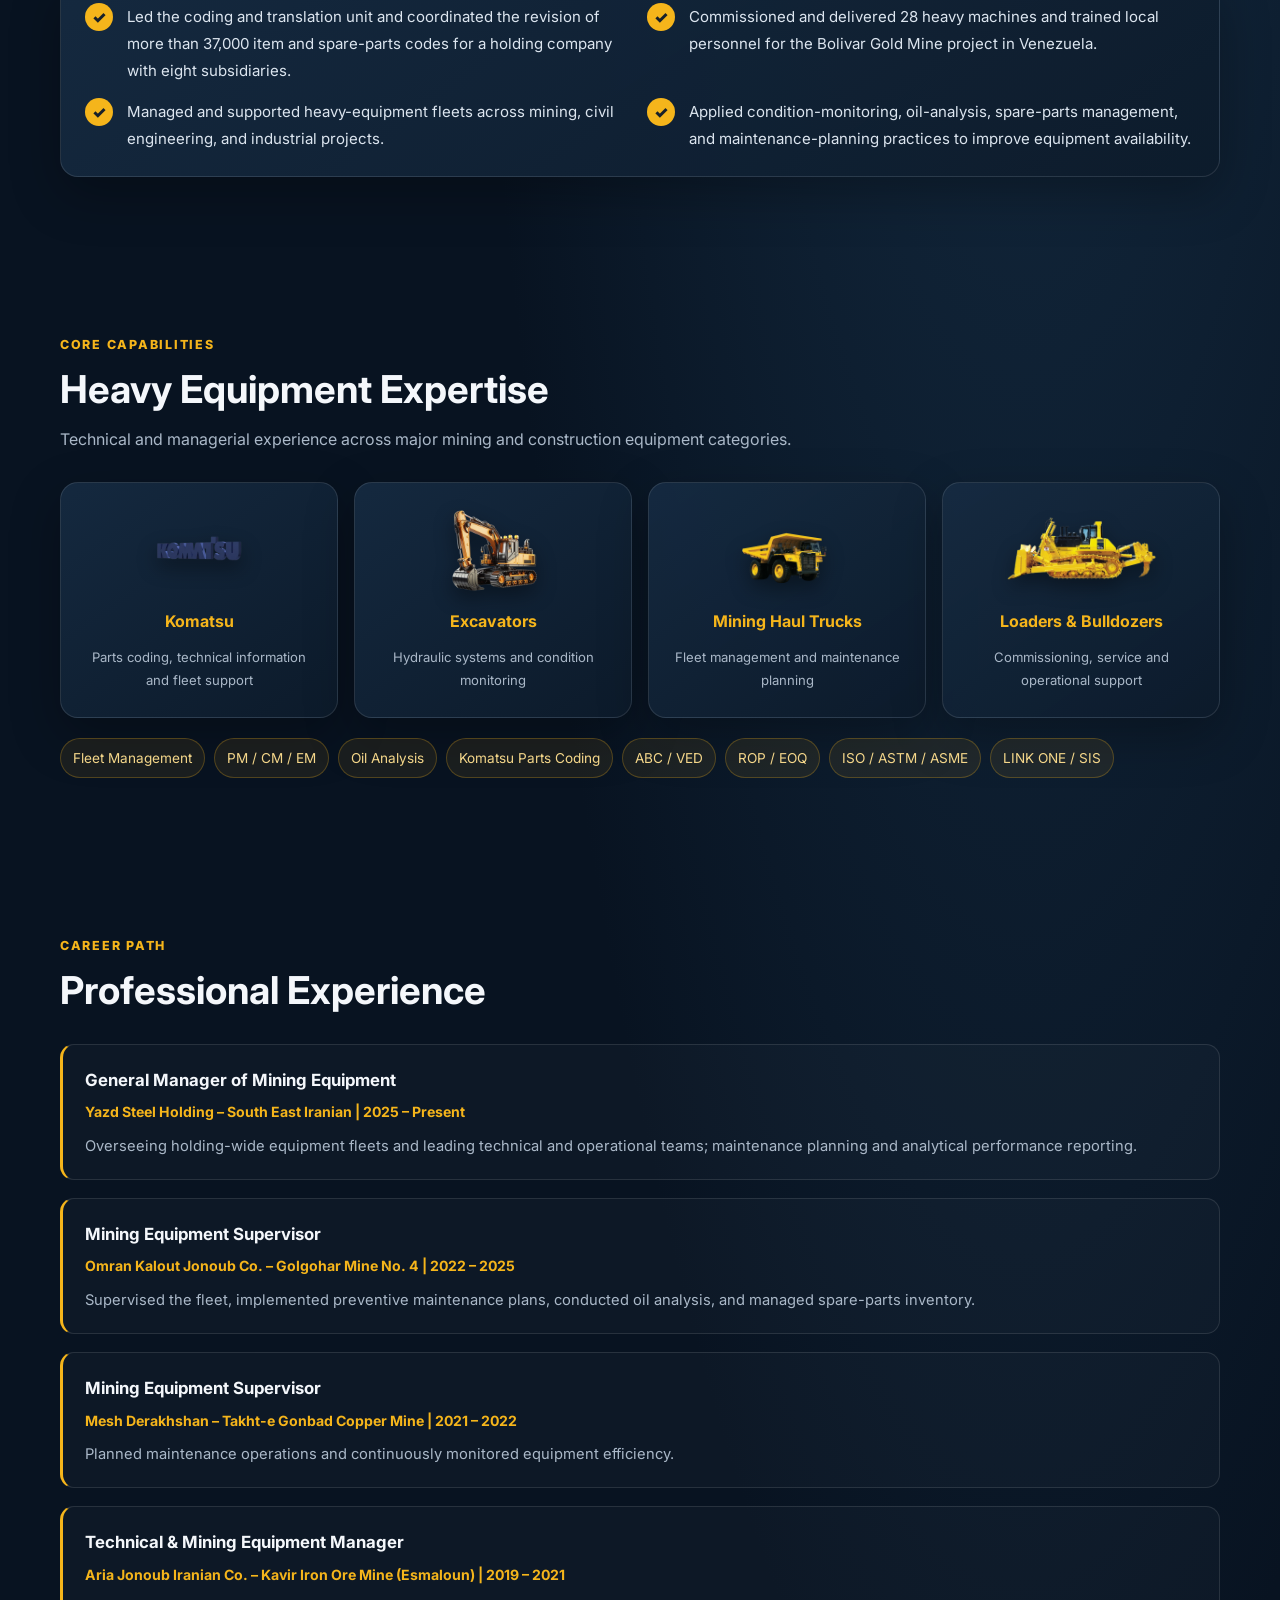
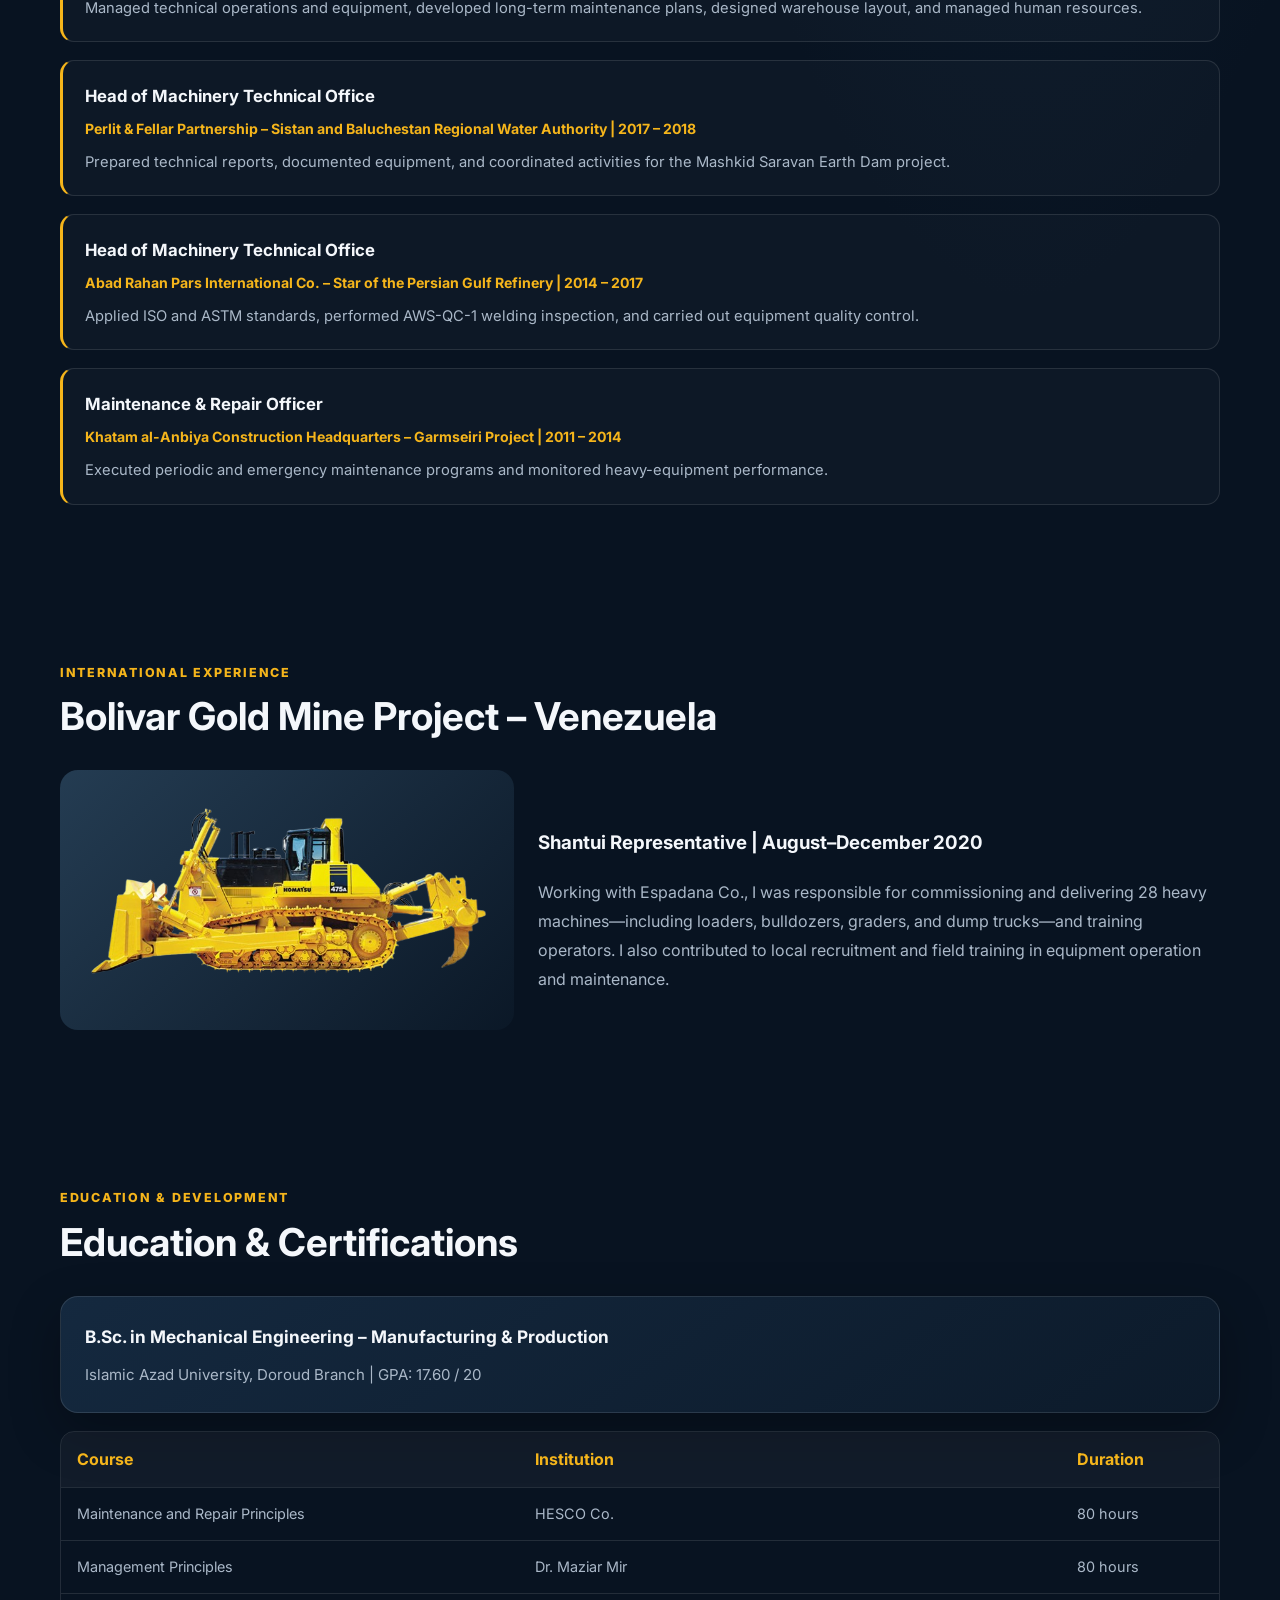
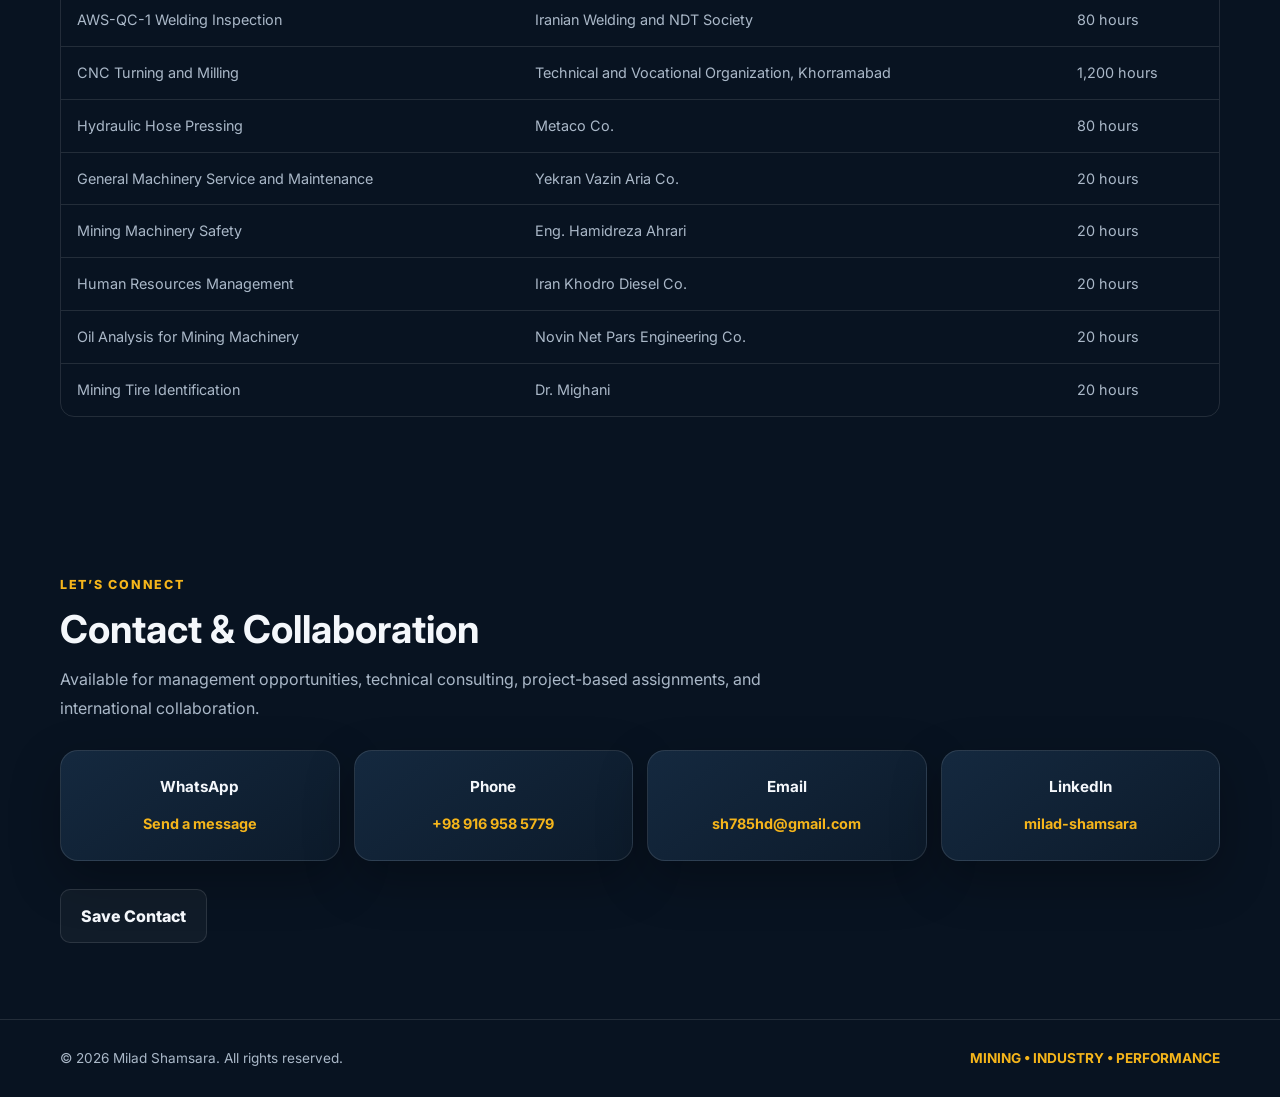
==== commit 45b22cd4: "Redesign personal website Redesign personal website" ====
--- a/en/index.html
+++ b/en/index.html
@@ -1,320 +1,28 @@
 <!DOCTYPE html>
-
-<html dir="ltr" lang="en">
+<html lang="en" dir="ltr">
 <head>
-<meta charset="utf-8"/>
-<meta content="width=device-width, initial-scale=1" name="viewport"/>
-<meta content="RMnz8sOB80vP1t36rzYx9Kjt8Mkm05djORfnwccTHLs" name="google-site-verification">
-<title>Milad Shamsara | Mining Equipment Manager</title>
-<meta content="Resume and Services of Milad Shamsara, General Manager of Mining Equipment. Consulting, Maintenance, Coding, and Training." name="description"/>
-<link href="https://fonts.googleapis.com" rel="preconnect"/>
-<link crossorigin="" href="https://fonts.gstatic.com" rel="preconnect"/>
-<link href="https://fonts.googleapis.com/css2?family=Vazirmatn:wght@400;600;700&amp;family=Inter:wght@400;600;700&amp;display=swap" rel="stylesheet"/>
-<style>
-  :root {
-    --bg-dark: #06080c;
-    --fg: #f0f4f8;
-    --muted: #a0aec0;
-    --card-bg: rgba(15, 20, 28, 0.75);
-    --border: rgba(255, 255, 255, 0.08);
-    --accent: #ff9900; 
-    --accent-glow: rgba(255, 153, 0, 0.4);
-    --radius: 16px;
-    --max: 1100px;
-  }
-  * { box-sizing: border-box; }
-  html { scroll-behavior: smooth; }
-  
-  body {
-    margin: 0;
-    background-color: var(--bg-dark);
-    background-image: url('../assets/bg-mining.jpg');
-    background-attachment: fixed;
-    background-size: cover;
-    background-position: center;
-    color: var(--fg);
-    line-height: 1.7;
-    -webkit-font-smoothing: antialiased;
-    font-family: 'Inter', system-ui, sans-serif;
-  }
-  body::before {
-    content: '';
-    position: fixed;
-    inset: 0;
-    background: linear-gradient(180deg, rgba(6,8,12,0.85) 0%, rgba(6,8,12,0.95) 100%);
-    z-index: -1;
-  }
-
-  .wrap { max-width: var(--max); margin-inline: auto; padding-inline: 20px; }
-
-  .site-header { position: sticky; top: 0; z-index: 100; background: rgba(6, 8, 12, 0.85); backdrop-filter: blur(15px); border-bottom: 1px solid var(--border); }
-  .site-header .wrap { display: flex; align-items: center; justify-content: space-between; height: 70px; }
-  .brand { font-weight: 700; color: var(--fg); text-decoration: none; font-size: 1.2rem; letter-spacing: 1px; display: flex; align-items: center; gap: 10px; }
-  .brand span { color: var(--accent); }
-  .nav-links { display: flex; gap: 20px; align-items: center; flex-wrap: wrap; font-size: 0.95rem; }
-  .nav-links a { color: var(--muted); text-decoration: none; transition: 0.3s; }
-  .nav-links a:hover { color: var(--accent); }
-  .lang-switch { border: 1px solid var(--border); border-radius: 8px; padding: 6px 12px; font-weight: 600; font-size: 1.1rem; background: rgba(255,255,255,0.05); }
-
-  .hero { padding-block: 100px 80px; display: flex; align-items: center; gap: 50px; flex-wrap: wrap; justify-content: center; text-align: center; }
-  .hero-text { flex: 1; min-width: 300px; text-align: left; }
-  .hero .role { color: var(--accent); font-weight: 700; font-size: 1.1rem; margin: 0 0 10px; letter-spacing: 1px; }
-  .hero h1 { font-size: clamp(2.5rem, 6vw, 3.5rem); margin: 0 0 16px; line-height: 1.2; color: #fff; text-shadow: 0 4px 20px rgba(0,0,0,0.8); }
-  .hero .meta { color: var(--muted); margin: 0 0 30px; font-size: 1.15rem; max-width: 600px; }
-  
-  .actions { display: flex; gap: 16px; flex-wrap: wrap; margin-top: 30px; justify-content: flex-start; }
-  .btn { display: inline-block; padding: 14px 28px; border-radius: 10px; border: 1px solid var(--border); text-decoration: none; color: var(--fg); font-weight: 600; font-size: 1rem; transition: 0.3s; background: rgba(255,255,255,0.05); backdrop-filter: blur(10px); }
-  .btn.primary { background: var(--accent); border-color: var(--accent); color: #000; box-shadow: 0 0 20px var(--accent-glow); }
-  .btn:hover { transform: translateY(-3px); box-shadow: 0 10px 25px rgba(0,0,0,0.4); }
-  .btn.primary:hover { box-shadow: 0 0 35px var(--accent-glow); background: #e68a00; }
-
-  .hero-image { position: relative; }
-  .hero-image img { width: 260px; height: 260px; border-radius: 50%; object-fit: cover; border: 4px solid var(--accent); box-shadow: 0 0 40px var(--accent-glow); position: relative; z-index: 2; background-color: #1a1d24; }
-  .hero-image::before { content: ''; position: absolute; inset: -15px; border-radius: 50%; background: var(--accent); filter: blur(50px); opacity: 0.3; z-index: 1; }
-
-  section { padding-block: 70px; }
-  h2 { font-size: 2rem; margin: 0 0 40px; position: relative; display: inline-block; color: #fff; }
-  h2::after { content: ""; display: block; width: 60px; height: 4px; background: linear-gradient(90deg, var(--accent), transparent); border-radius: 2px; margin-top: 10px; }
-  
-  .grid { display: grid; grid-template-columns: repeat(auto-fill, minmax(320px, 1fr)); gap: 24px; }
-  .card { background: var(--card-bg); border: 1px solid var(--border); border-radius: var(--radius); padding: 30px; transition: 0.4s; backdrop-filter: blur(12px); box-shadow: 0 8px 32px rgba(0,0,0,0.3); }
-  .card:hover { border-color: rgba(255, 153, 0, 0.5); transform: translateY(-5px); box-shadow: 0 15px 40px rgba(0,0,0,0.5); }
-  .card h3 { margin: 0 0 15px; font-size: 1.2rem; display: flex; align-items: center; gap: 10px; color: #fff; }
-  .card p { margin: 0; color: var(--muted); font-size: 1rem; line-height: 1.8; }
-
-  .machine-grid { display: grid; grid-template-columns: repeat(auto-fit, minmax(200px, 1fr)); gap: 20px; margin-top: 20px; }
-  .machine-item { text-align: center; padding: 25px 20px; background: var(--card-bg); border: 1px solid var(--border); border-radius: var(--radius); backdrop-filter: blur(10px); transition: 0.3s; display: flex; flex-direction: column; align-items: center; justify-content: center; }
-  .machine-item:hover { border-color: var(--accent); transform: scale(1.05); }
-  .machine-item img { height: 70px; object-fit: contain; margin-bottom: 15px; filter: drop-shadow(0 4px 6px rgba(0,0,0,0.5)); }
-  .machine-item h4 { margin: 0 0 5px; color: var(--accent); font-size: 1.1rem; }
-  .machine-item p { margin: 0; font-size: 0.9rem; color: var(--muted); }
-
-  .timeline { display: grid; gap: 24px; }
-  .job { position: relative; padding-left: 30px; border-left: 2px solid rgba(255,255,255,0.1); }
-  .job::before { content: ""; position: absolute; left: -8px; top: 8px; width: 14px; height: 14px; border-radius: 50%; background: var(--accent); box-shadow: 0 0 15px var(--accent-glow); }
-  .job h3 { margin: 0 0 6px; font-size: 1.15rem; color: #fff; }
-  .job .meta { color: var(--muted); font-size: 0.95rem; margin: 0 0 10px; }
-  .job .meta strong { color: var(--accent); }
-
-  .skills-list { display: flex; flex-wrap: wrap; gap: 12px; }
-  .skill-tag { background: rgba(255, 153, 0, 0.1); border: 1px solid rgba(255, 153, 0, 0.3); padding: 8px 16px; border-radius: 10px; font-size: 0.95rem; color: var(--fg); transition: 0.3s; }
-  .skill-tag:hover { background: var(--accent); color: #000; transform: translateY(-2px); box-shadow: 0 5px 15px var(--accent-glow); }
-
-  .contact-grid { display: grid; grid-template-columns: repeat(auto-fill, minmax(220px, 1fr)); gap: 20px; }
-  .contact-card { background: var(--card-bg); border: 1px solid var(--border); border-radius: var(--radius); padding: 24px; text-align: center; transition: 0.3s; backdrop-filter: blur(10px); }
-  .contact-card:hover { border-color: var(--accent); transform: translateY(-5px); }
-  .contact-card h3 { margin: 0 0 10px; font-size: 1.1rem; color: #fff; }
-  .contact-card a { color: var(--accent); text-decoration: none; font-size: 1rem; font-weight: 600; }
-  .contact-card a:hover { text-decoration: underline; }
-
-  .table-wrap { overflow-x: auto; border: 1px solid var(--border); border-radius: var(--radius); background: var(--card-bg); backdrop-filter: blur(10px); }
-  table { width: 100%; border-collapse: collapse; font-size: 0.95rem; }
-  th, td { padding: 14px 18px; text-align: start; border-bottom: 1px solid var(--border); }
-  th { background: rgba(255, 255, 255, 0.05); font-weight: 700; color: var(--accent); }
-  tr:last-child td { border-bottom: none; }
-
-  footer { border-top: 1px solid var(--border); padding-block: 30px; color: var(--muted); font-size: 0.9rem; text-align: center; background: rgba(6, 8, 12, 0.95); }
-
-  @media (max-width: 768px) {
-    .hero { padding-block: 50px; }
-    .hero-text { text-align: center; }
-    .actions { justify-content: center; }
-    .hero-image img { width: 200px; height: 200px; }
-    .job { padding-left: 20px; }
-  }
-</style>
-</meta></head>
-<body>
-<header class="site-header">
-<div class="wrap">
-<a class="brand" href="#">MILAD<span>SHAMSARA</span></a>
-<nav class="nav-links">
-<a href="#machines">Machinery</a>
-<a href="#services">Services</a>
-<a href="#experience">Experience</a>
-<a href="#skills">Skills</a>
-<a href="#contact">Contact</a>
-<a class="lang-switch" href="../" title="فارسی">🇮🇷</a>
-</nav>
-</div>
-</header>
-<section class="hero wrap">
-<div class="hero-text">
-<p class="role">General Manager of Mining Equipment | Maintenance &amp; Repair Specialist</p>
-<h1>Milad Shamsara</h1>
-<p class="meta">Available for Employment (Domestic/International) and Contract/Remote Projects. With over 15 years of experience in fleet management and optimizing heavy mining equipment performance.</p>
-<div class="actions">
-<a class="btn primary" download="" href="../assets/resume-en.pdf">📄 Download CV (PDF)</a>
-<a class="btn" href="https://wa.me/989169585779" target="_blank">💬 Request Consulting</a>
-</div>
-</div>
-<div class="hero-image">
-<img alt="Milad Shamsara" src="../assets/profile.jpg"/>
-</div>
-</section>
-<section class="wrap" id="machines">
-<h2>Heavy Fleet Expertise</h2>
-<div class="machine-grid">
-<div class="machine-item">
-<img alt="Komatsu" src="../assets/komatsu-logo.png"/>
-<h4>Komatsu</h4>
-<p>Complete mastery of coding, maintenance, and repair for various series (PC, HD, WA).</p>
-</div>
-<div class="machine-item">
-<img alt="Excavator" src="../assets/excavator.png"/>
-<h4>Excavator</h4>
-<p>Specialized troubleshooting of hydraulic systems and condition monitoring.</p>
-</div>
-<div class="machine-item">
-<img alt="Dump Truck" src="../assets/dump-truck.png"/>
-<h4>Dump Truck</h4>
-<p>Fleet management and PM planning for 100-ton mining dump trucks.</p>
-</div>
-<div class="machine-item">
-<img alt="Loader" src="../assets/loader.png"/>
-<h4>Loader &amp; Bulldozer</h4>
-<p>Commissioning (PDI) and operator training according to OEM standards.</p>
-</div>
-</div>
-</section>
-<section class="wrap" id="services">
-<h2>My Services</h2>
-<div class="grid">
-<div class="card">
-<h3>🛠️ Maintenance Consulting</h3>
-<p>Strategic planning for PM/CM/EM, oil analysis interpretation, and fleet efficiency optimization to reduce downtime.</p>
-</div>
-<div class="card">
-<h3>💻 Remote Projects</h3>
-<p>Specialized Komatsu parts coding, warehouse structure design (ABC, VED), and implementation of ROP &amp; EOQ systems remotely.</p>
-</div>
-<div class="card">
-<h3>🎓 Training &amp; Commissioning</h3>
-<p>Operator training, heavy equipment commissioning (PDI), and technical team training according to OEM standards.</p>
-</div>
-</div>
-</section>
-<section class="wrap" id="experience">
-<h2>Work Experience</h2>
-<div class="timeline">
-<article class="job">
-<h3>General Manager of Mining Equipment</h3>
-<p class="meta"><strong>Yazd Steel Holding – South East Iranian</strong> | 2026 – Present</p>
-
-</article>
-<article class="job">
-<h3>Mining Equipment Supervisor</h3>
-<p class="meta"><strong>Omran Kalout Jonoub Co. – Golgohar Mine No. 4</strong> | 2022 – 2025</p>
-
-</article>
-<article class="job">
-<h3>Mining Equipment Supervisor</h3>
-<p class="meta"><strong>Mesh Derakhshan – Takht-e Gonbad Copper Mine</strong> | 2021 – 2022</p>
-
-</article>
-<article class="job">
-<h3>Technical and Mining Equipment Manager</h3>
-<p class="meta"><strong>Aria Jonoub Iranian Co. – Kavir Iron Ore Mine (Esmaloun)</strong> | 2019 – 2021</p>
-
-</article>
-<article class="job">
-<h3>Head of Technical Office for Machinery</h3>
-<p class="meta"><strong>Perlit &amp; Fellar Partnership – Sistan and Baluchestan Regional Water Authority</strong> | 2017 – 2018</p>
-
-</article>
-<article class="job">
-<h3>Head of Technical Office for Machinery</h3>
-<p class="meta"><strong>Abad Rahan Pars International Co. – Star Refinery</strong> | 2014 – 2017</p>
-
-</article>
-<article class="job">
-<h3>Maintenance and Repair Officer</h3>
-<p class="meta"><strong>Khatam al-Anbiya Construction HQ – Garmsiri Project</strong> | 2011 – 2014</p>
-
-</article>
-</div>
-</section>
-<section class="wrap">
-<h2>International Project</h2>
-<div class="card">
-<h3>Official Shantui Representative</h3>
-<p class="meta" style="color: var(--accent); font-weight: bold;">Espadana Co. – Bolivar Gold Mine, Venezuela | August 2020 – December 2020</p>
-<ul style="margin-top: 15px; padding-left: 20px; line-height: 1.8; color: var(--muted);">
-<li>Commissioned, delivered, and trained operators on 28 heavy machines (loaders, bulldozers, graders, and dump trucks).</li>
-<li>Recruited local personnel and conducted on-site training on operation, maintenance, and PDI-PM procedures.</li>
-</ul>
-</div>
-</section>
-<section class="wrap">
-<h2>Education</h2>
-<div class="card">
-<h3>Bachelor of Science in Mechanical Engineering – Manufacturing and Production</h3>
-<p class="meta">Islamic Azad University, Doroud Branch | GPA: 17.60 / 20</p>
-</div>
-</section>
-<section class="wrap" id="skills">
-<h2>Skills &amp; Credentials</h2>
-<div class="card" style="margin-bottom: 24px;">
-<h3>Professional Memberships</h3>
-<p>Iranian Society of Manufacturing Engineering (SMEIR) • Iranian Society of Mining Engineering (SME) • Iranian Society of Engineering Education (ISEE) • Association of Heavy Machinery Manufacturers • ORCID: 0009-0005-7618-8462 • Young Researchers Club</p>
-</div>
-<div class="card">
-<h3>Key Skills</h3>
-<div class="skills-list">
-<span class="skill-tag">Fleet Management</span>
-<span class="skill-tag">Maintenance (CM/EM/PM)</span>
-<span class="skill-tag">Oil Analysis</span>
-<span class="skill-tag">Komatsu Parts Coding</span>
-<span class="skill-tag">Warehouse Layout (ABC, VED)</span>
-<span class="skill-tag">ROP/EOQ Optimization</span>
-<span class="skill-tag">ISO/ASTM Standards</span>
-<span class="skill-tag">AWS-QC-1</span>
-<span class="skill-tag">LINK ONE, SIS</span>
-<span class="skill-tag">English (Good)</span>
-</div>
-</div>
-</section>
-<section class="wrap">
-<h2>Certifications &amp; Training</h2>
-<div class="table-wrap">
-<table>
-<thead><tr><th>Course</th><th>Institution</th><th>Duration</th></tr></thead>
-<tbody>
-<tr><td>Maintenance and Repair Principles</td><td>HESCO Co.</td><td>80 hours</td></tr>
-<tr><td>Management Principles</td><td>Dr. Maziar Mir</td><td>80 hours</td></tr>
-<tr><td>AWS-QC-1 Welding Inspection</td><td>Iranian Welding and NDT Society (IWNT)</td><td>80 hours</td></tr>
-<tr><td>CNC Turning and Milling</td><td>Technical and Vocational Organization, Khorramabad</td><td>1200 hours</td></tr>
-<tr><td>Hydraulic Hose Pressing</td><td>Metaco Co.</td><td>80 hours</td></tr>
-<tr><td>General Machinery Service and Maintenance</td><td>Yekran Vazin Aria Co.</td><td>20 hours</td></tr>
-<tr><td>Mining Machinery Safety</td><td>Eng. Hamidreza Ahrari</td><td>20 hours</td></tr>
-<tr><td>Human Resources Management</td><td>Iran Khodro Diesel Co.</td><td>20 hours</td></tr>
-<tr><td>Oil Analysis for Mining Machinery</td><td>Novin Net Pars Engineering Co.</td><td>20 hours</td></tr>
-<tr><td>Mining Tire Identification</td><td>Dr. Mighani</td><td>20 hours</td></tr>
-</tbody>
-</table>
-</div>
-</section>
-<section class="wrap" id="contact">
-<h2>Contact Me</h2>
-<div class="contact-grid">
-<div class="contact-card">
-<h3>📱 WhatsApp</h3>
-<a href="https://wa.me/989169585779" target="_blank">Send Message</a>
-</div>
-<div class="contact-card">
-<h3>📞 Phone</h3>
-<a href="tel:+989169585779">+98 916 958 5779</a>
-</div>
-<div class="contact-card">
-<h3>✉️ Email</h3>
-<a href="mailto:sh785hd@gmail.com">sh785hd@gmail.com</a>
-</div>
-<div class="contact-card">
-<h3>🔗 LinkedIn</h3>
-<a href="https://www.linkedin.com/in/milad-shamsara" target="_blank">milad-shamsara</a>
-</div>
-</div>
-</section>
-<footer>© 2026 Milad Shamsara — All rights reserved.</footer>
-</body>
-</html>
+<meta charset="utf-8"><meta name="viewport" content="width=device-width, initial-scale=1">
+<title>Milad Shamsara | Industrial & Mining Executive</title>
+<meta name="description" content="Milad Shamsara — industrial and mining executive focused on heavy equipment management, fleet maintenance, parts coding and operational performance.">
+<meta name="theme-color" content="#081321"><meta property="og:type" content="website"><meta property="og:title" content="Milad Shamsara | Industrial & Mining Executive"><meta property="og:description" content="Heavy equipment management, maintenance strategy, parts coding and mining operations."><meta property="og:url" content="https://miladshamsara.github.io/en/">
+<link rel="canonical" href="https://miladshamsara.github.io/en/"><link rel="stylesheet" href="../assets/style.css">
+</head><body>
+<header class="site-header"><div class="container header-inner"><a class="brand" href="#top"><span class="brand-mark">MS</span><span class="brand-name">MILAD<span>SHAMSARA</span><small>INDUSTRIAL EXECUTIVE</small></span></a><nav class="nav" aria-label="Main navigation"><a href="#about">About</a><a href="#achievements">Achievements</a><a href="#expertise">Expertise</a><a href="#experience">Experience</a><a href="#projects">Projects</a><a href="#contact">Contact</a><a class="lang" href="../" lang="fa" dir="rtl">FA ↗</a></nav></div></header>
+<main id="top"><section class="hero container"><div class="hero-copy"><span class="eyebrow">MINING • MACHINERY • MANAGEMENT</span><h1>Milad <span>Shamsara</span></h1><h2>Industrial & Mining Executive | Heavy Equipment Management</h2><p class="lead">With 15+ years of experience in heavy equipment management, maintenance and repair, and industrial and mining projects, I focus on improving fleet availability, operational efficiency, and sustainable performance.</p><div class="hero-actions"><a class="btn btn-primary" href="#achievements">Explore Achievements <span>→</span></a><a class="btn btn-secondary" href="../assets/resume-en.pdf" download>Download CV (PDF)</a></div></div><div class="hero-visual" aria-label="Heavy mining equipment"><img class="hero-truck" src="../assets/dump-truck.png" alt="Mining haul truck"><img class="hero-excavator" src="../assets/excavator.png" alt="Mining excavator"></div></section>
+<section class="metrics container" aria-label="Key figures"><div class="metric"><strong>37,000+</strong><span>Items and spare parts coded</span></div><div class="metric"><strong>28 Units</strong><span>Commissioned in Venezuela</span></div><div class="metric"><strong>15+ Years</strong><span>Professional experience</span></div><div class="metric"><strong>5+ Groups</strong><span>Heavy equipment categories</span></div></section>
+<section class="section container" id="about"><div class="section-head"><span class="section-kicker">Professional Profile</span><h2>About Me</h2><p class="section-intro">Mechanical engineer focused on mining fleet and heavy equipment management, maintenance planning, spare-parts management, and technical support for large-scale industrial projects. My experience across domestic industrial and mining operations and an international project is complemented by a systematic approach to equipment performance and parts supply chains.</p></div><div class="grid"><article class="panel"><div class="panel-icon">◈</div><h3>Operations Management</h3><p>Leading technical and operational activities, resource planning, and fleet performance monitoring.</p></article><article class="panel"><div class="panel-icon">⚙</div><h3>Maintenance Strategy</h3><p>PM, CM and EM planning, downtime analysis, and corrective recommendations informed by oil analysis.</p></article><article class="panel"><div class="panel-icon">▦</div><h3>Parts & Warehouse Management</h3><p>Technical coding, item data structuring, batch-number traceability, warehouse addressing, and inventory optimization.</p></article></div></section>
+<section class="section container" id="achievements"><div class="section-head"><span class="section-kicker">Impact & Results</span><h2>Key Achievements</h2></div><div class="panel achievement-list"><div class="achievement"><span class="check">✓</span><p>Led the coding and translation unit and coordinated the revision of more than 37,000 item and spare-parts codes for a holding company with eight subsidiaries.</p></div><div class="achievement"><span class="check">✓</span><p>Commissioned and delivered 28 heavy machines and trained local personnel for the Bolivar Gold Mine project in Venezuela.</p></div><div class="achievement"><span class="check">✓</span><p>Managed and supported heavy-equipment fleets across mining, civil engineering, and industrial projects.</p></div><div class="achievement"><span class="check">✓</span><p>Applied condition-monitoring, oil-analysis, spare-parts management, and maintenance-planning practices to improve equipment availability.</p></div></div></section>
+<section class="section container" id="expertise"><div class="section-head"><span class="section-kicker">Core Capabilities</span><h2>Heavy Equipment Expertise</h2><p class="section-intro">Technical and managerial experience across major mining and construction equipment categories.</p></div><div class="equipment"><article class="panel equipment-card"><img src="../assets/komatsu-logo.png" alt="Komatsu logo"><h3>Komatsu</h3><p>Parts coding, technical information and fleet support</p></article><article class="panel equipment-card"><img src="../assets/excavator.png" alt="Excavator"><h3>Excavators</h3><p>Hydraulic systems and condition monitoring</p></article><article class="panel equipment-card"><img src="../assets/dump-truck.png" alt="Mining haul truck"><h3>Mining Haul Trucks</h3><p>Fleet management and maintenance planning</p></article><article class="panel equipment-card"><img src="../assets/loader.png" alt="Loader and bulldozer"><h3>Loaders & Bulldozers</h3><p>Commissioning, service and operational support</p></article></div><div class="tags" style="margin-top:20px"><span class="tag">Fleet Management</span><span class="tag">PM / CM / EM</span><span class="tag">Oil Analysis</span><span class="tag">Komatsu Parts Coding</span><span class="tag">ABC / VED</span><span class="tag">ROP / EOQ</span><span class="tag">ISO / ASTM / ASME</span><span class="tag">LINK ONE / SIS</span></div></section>
+<section class="section container" id="experience"><div class="section-head"><span class="section-kicker">Career Path</span><h2>Professional Experience</h2></div><div class="timeline">
+<article class="job"><h3>General Manager of Mining Equipment</h3><p class="job-meta">Yazd Steel Holding – South East Iranian | 2025 – Present</p><p>Overseeing holding-wide equipment fleets and leading technical and operational teams; maintenance planning and analytical performance reporting.</p></article>
+<article class="job"><h3>Mining Equipment Supervisor</h3><p class="job-meta">Omran Kalout Jonoub Co. – Golgohar Mine No. 4 | 2022 – 2025</p><p>Supervised the fleet, implemented preventive maintenance plans, conducted oil analysis, and managed spare-parts inventory.</p></article>
+<article class="job"><h3>Mining Equipment Supervisor</h3><p class="job-meta">Mesh Derakhshan – Takht-e Gonbad Copper Mine | 2021 – 2022</p><p>Planned maintenance operations and continuously monitored equipment efficiency.</p></article>
+<article class="job"><h3>Technical & Mining Equipment Manager</h3><p class="job-meta">Aria Jonoub Iranian Co. – Kavir Iron Ore Mine (Esmaloun) | 2019 – 2021</p><p>Managed technical operations and equipment, developed long-term maintenance plans, designed warehouse layout, and managed human resources.</p></article>
+<article class="job"><h3>Head of Machinery Technical Office</h3><p class="job-meta">Perlit & Fellar Partnership – Sistan and Baluchestan Regional Water Authority | 2017 – 2018</p><p>Prepared technical reports, documented equipment, and coordinated activities for the Mashkid Saravan Earth Dam project.</p></article>
+<article class="job"><h3>Head of Machinery Technical Office</h3><p class="job-meta">Abad Rahan Pars International Co. – Star of the Persian Gulf Refinery | 2014 – 2017</p><p>Applied ISO and ASTM standards, performed AWS-QC-1 welding inspection, and carried out equipment quality control.</p></article>
+<article class="job"><h3>Maintenance & Repair Officer</h3><p class="job-meta">Khatam al-Anbiya Construction Headquarters – Garmseiri Project | 2011 – 2014</p><p>Executed periodic and emergency maintenance programs and monitored heavy-equipment performance.</p></article>
+</div></section>
+<section class="section container" id="projects"><div class="section-head"><span class="section-kicker">International Experience</span><h2>Bolivar Gold Mine Project – Venezuela</h2></div><div class="project-feature"><div class="project-photo"><img src="../assets/loader.png" alt="Heavy equipment used in the mining project"></div><div><h3>Shantui Representative | August–December 2020</h3><p class="section-intro">Working with Espadana Co., I was responsible for commissioning and delivering 28 heavy machines—including loaders, bulldozers, graders, and dump trucks—and training operators. I also contributed to local recruitment and field training in equipment operation and maintenance.</p></div></div></section>
+<section class="section container"><div class="section-head"><span class="section-kicker">Education & Development</span><h2>Education & Certifications</h2></div><div class="panel" style="margin-bottom:18px"><h3>B.Sc. in Mechanical Engineering – Manufacturing & Production</h3><p>Islamic Azad University, Doroud Branch | GPA: 17.60 / 20</p></div><div class="table-wrap"><table class="training"><thead><tr><th>Course</th><th>Institution</th><th>Duration</th></tr></thead><tbody><tr><td>Maintenance and Repair Principles</td><td>HESCO Co.</td><td>80 hours</td></tr><tr><td>Management Principles</td><td>Dr. Maziar Mir</td><td>80 hours</td></tr><tr><td>AWS-QC-1 Welding Inspection</td><td>Iranian Welding and NDT Society</td><td>80 hours</td></tr><tr><td>CNC Turning and Milling</td><td>Technical and Vocational Organization, Khorramabad</td><td>1,200 hours</td></tr><tr><td>Hydraulic Hose Pressing</td><td>Metaco Co.</td><td>80 hours</td></tr><tr><td>General Machinery Service and Maintenance</td><td>Yekran Vazin Aria Co.</td><td>20 hours</td></tr><tr><td>Mining Machinery Safety</td><td>Eng. Hamidreza Ahrari</td><td>20 hours</td></tr><tr><td>Human Resources Management</td><td>Iran Khodro Diesel Co.</td><td>20 hours</td></tr><tr><td>Oil Analysis for Mining Machinery</td><td>Novin Net Pars Engineering Co.</td><td>20 hours</td></tr><tr><td>Mining Tire Identification</td><td>Dr. Mighani</td><td>20 hours</td></tr></tbody></table></div></section>
+<section class="section container" id="contact"><div class="section-head"><span class="section-kicker">Let’s Connect</span><h2>Contact & Collaboration</h2><p class="section-intro">Available for management opportunities, technical consulting, project-based assignments, and international collaboration.</p></div><div class="contact-grid"><article class="panel contact-card"><h3>WhatsApp</h3><a href="https://wa.me/989169585779" target="_blank" rel="noopener">Send a message</a></article><article class="panel contact-card"><h3>Phone</h3><a href="tel:+989169585779">+98 916 958 5779</a></article><article class="panel contact-card"><h3>Email</h3><a href="mailto:sh785hd@gmail.com">sh785hd@gmail.com</a></article><article class="panel contact-card"><h3>LinkedIn</h3><a href="https://www.linkedin.com/in/milad-shamsara" target="_blank" rel="noopener">milad-shamsara</a></article></div><div class="hero-actions"><a class="btn btn-secondary" href="../assets/milad.vcf" download>Save Contact</a></div></section></main>
+<footer class="footer"><div class="container footer-inner"><span>© 2026 Milad Shamsara. All rights reserved.</span><strong>MINING • INDUSTRY • PERFORMANCE</strong></div></footer></body></html>
--- a/assets/style.css
+++ b/assets/style.css
@@ -0,0 +1,3 @@
+@import url('https://fonts.googleapis.com/css2?family=Inter:wght@400;500;600;700;800&family=Vazirmatn:wght@400;500;600;700;800&display=swap');
+:root{--bg:#081321;--bg2:#0d1b2b;--panel:#112238;--panel2:#162b42;--text:#f4f7fb;--muted:#aab8c8;--line:rgba(255,255,255,.11);--gold:#f5b51b;--gold2:#ffd15b;--max:1160px;--radius:18px;--shadow:0 18px 50px rgba(0,0,0,.28)}
+*{box-sizing:border-box}html{scroll-behavior:smooth;scroll-padding-top:90px}body{margin:0;background:radial-gradient(ellipse at 80% 0%,#18334c 0,transparent 42%),var(--bg);color:var(--text);font-family:Inter,'Vazirmatn',sans-serif;line-height:1.8;-webkit-font-smoothing:antialiased}html[lang="fa"] body{font-family:'Vazirmatn',sans-serif}a{color:inherit}.container{width:min(var(--max),calc(100% - 40px));margin-inline:auto}.site-header{position:sticky;top:0;z-index:50;background:rgba(7,18,31,.88);backdrop-filter:blur(16px);border-bottom:1px solid var(--line)}.header-inner{min-height:76px;display:flex;align-items:center;justify-content:space-between;gap:24px}.brand{display:flex;align-items:center;gap:11px;text-decoration:none;font-weight:800;letter-spacing:.02em;white-space:nowrap}.brand-mark{width:42px;height:42px;display:grid;place-items:center;border:1px solid rgba(245,181,27,.5);border-radius:12px;color:var(--gold);font-size:22px}.brand-name span{color:var(--gold)}.brand small{display:block;color:var(--muted);font-size:.72rem;font-weight:500;letter-spacing:.12em}.nav{display:flex;align-items:center;gap:clamp(10px,2vw,24px);flex-wrap:wrap}.nav a{color:var(--muted);text-decoration:none;font-size:.9rem;font-weight:600;transition:.2s}.nav a:hover,.nav a:focus-visible{color:var(--gold)}.lang{border:1px solid var(--line);padding:5px 12px;border-radius:999px;color:var(--gold)!important}.hero{position:relative;isolation:isolate;overflow:hidden;padding-block:76px 54px;min-height:500px;display:grid;grid-template-columns:1.05fr .95fr;align-items:center;gap:24px}.hero:before{content:"";position:absolute;inset:0;z-index:-2;background:linear-gradient(105deg,rgba(7,18,31,.98) 0%,rgba(7,18,31,.9) 40%,rgba(7,18,31,.2) 100%),radial-gradient(ellipse at 80% 50%,rgba(245,181,27,.13),transparent 55%)}.hero-copy{position:relative;z-index:2}.eyebrow{display:inline-flex;align-items:center;gap:10px;color:var(--gold);font-size:.85rem;font-weight:800;letter-spacing:.12em;text-transform:uppercase}.eyebrow:before{content:"";width:30px;height:2px;background:var(--gold)}h1{font-size:clamp(2.6rem,6vw,5rem);line-height:1.12;letter-spacing:-.04em;margin:16px 0 12px}h1 span{color:var(--gold)}.hero h2{font-size:clamp(1.15rem,2vw,1.65rem);line-height:1.5;margin:0 0 18px;color:#e6edf5}.lead{color:var(--muted);font-size:1.04rem;max-width:650px;margin:0}.hero-actions{display:flex;flex-wrap:wrap;gap:12px;margin-top:28px}.btn{display:inline-flex;align-items:center;justify-content:center;gap:9px;padding:12px 20px;border-radius:10px;text-decoration:none;font-weight:800;border:1px solid var(--line);transition:.2s}.btn-primary{background:var(--gold);border-color:var(--gold);color:#111827}.btn-secondary{background:rgba(255,255,255,.04);color:var(--text)}.btn:hover{transform:translateY(-2px);box-shadow:0 10px 25px rgba(0,0,0,.25)}.hero-visual{height:390px;position:relative;display:flex;align-items:end;justify-content:center}.hero-visual:before{content:"";position:absolute;width:330px;height:330px;border-radius:50%;background:rgba(245,181,27,.13);filter:blur(55px);bottom:10px}.hero-visual img{position:absolute;object-fit:contain;filter:drop-shadow(0 22px 24px rgba(0,0,0,.45))}.hero-truck{width:min(100%,390px);right:0;bottom:0;z-index:1}.hero-excavator{width:min(78%,310px);left:0;bottom:34px;z-index:2}.metrics{display:grid;grid-template-columns:repeat(4,1fr);border-block:1px solid var(--line);background:rgba(255,255,255,.025)}.metric{padding:22px 16px;text-align:center;border-inline-start:1px solid var(--line)}.metric:first-child{border:0}.metric strong{display:block;color:var(--gold);font-size:clamp(1.5rem,3vw,2.1rem);line-height:1.3}.metric span{color:var(--muted);font-size:.88rem}.section{padding-block:76px}.section-head{margin-bottom:28px}.section-kicker{color:var(--gold);font-size:.78rem;font-weight:800;letter-spacing:.14em;text-transform:uppercase}.section h2{font-size:clamp(1.7rem,3vw,2.4rem);line-height:1.3;margin:7px 0 10px}.section-intro{color:var(--muted);max-width:760px;margin:0}.grid{display:grid;grid-template-columns:repeat(3,1fr);gap:18px}.panel{background:linear-gradient(145deg,rgba(22,43,66,.92),rgba(13,27,43,.94));border:1px solid var(--line);border-radius:var(--radius);padding:24px;box-shadow:var(--shadow)}.panel h3{margin:0 0 9px;font-size:1.08rem}.panel p{margin:0;color:var(--muted);font-size:.94rem}.panel-icon{width:42px;height:42px;border-radius:12px;background:rgba(245,181,27,.12);color:var(--gold);display:grid;place-items:center;font-size:21px;margin-bottom:16px}.equipment{display:grid;grid-template-columns:repeat(4,1fr);gap:16px}.equipment-card{min-height:190px;display:flex;flex-direction:column;align-items:center;justify-content:center;text-align:center;gap:10px}.equipment-card img{height:90px;max-width:100%;object-fit:contain;filter:drop-shadow(0 8px 10px rgba(0,0,0,.4))}.equipment-card h3{margin:0;color:var(--gold);font-size:1rem}.equipment-card p{font-size:.82rem}.achievement-list{display:grid;grid-template-columns:repeat(2,1fr);gap:14px}.achievement{display:flex;gap:14px;align-items:flex-start}.check{flex:0 0 28px;width:28px;height:28px;border-radius:50%;display:grid;place-items:center;background:var(--gold);color:#17202a;font-weight:900}.achievement p{margin:0;color:#dce5ef}.timeline{display:grid;gap:18px}.job{padding:20px 22px;border:1px solid var(--line);border-radius:14px;background:rgba(255,255,255,.025);border-inline-start:3px solid var(--gold)}.job h3{margin:0 0 4px;font-size:1.05rem}.job-meta{color:var(--gold);font-size:.88rem;font-weight:700;margin:0 0 8px}.job p:last-child{margin:0;color:var(--muted);font-size:.92rem}.project-feature{display:grid;grid-template-columns:.8fr 1.2fr;gap:24px;align-items:center}.project-photo{min-height:260px;border-radius:var(--radius);overflow:hidden;background:linear-gradient(135deg,#243c52,#0b1827);display:grid;place-items:center}.project-photo img{width:90%;height:240px;object-fit:contain}.tags{display:flex;flex-wrap:wrap;gap:9px}.tag{border:1px solid rgba(245,181,27,.25);background:rgba(245,181,27,.08);color:#f5d78a;border-radius:999px;padding:7px 12px;font-size:.85rem}.table-wrap{overflow-x:auto;border:1px solid var(--line);border-radius:14px}.training{width:100%;border-collapse:collapse;min-width:560px}.training th,.training td{padding:13px 16px;text-align:start;border-bottom:1px solid var(--line)}.training th{color:var(--gold);background:rgba(255,255,255,.04)}.training td{color:var(--muted);font-size:.9rem}.training tr:last-child td{border:0}.contact-grid{display:grid;grid-template-columns:repeat(4,1fr);gap:14px}.contact-card{text-align:center;padding:22px 12px}.contact-card h3{font-size:.95rem;margin:0 0 8px}.contact-card a{color:var(--gold);font-weight:700;text-decoration:none;overflow-wrap:anywhere;font-size:.9rem}.footer{padding:26px 0;border-top:1px solid var(--line);color:var(--muted);font-size:.85rem}.footer-inner{display:flex;align-items:center;justify-content:space-between;gap:15px;flex-wrap:wrap}.footer strong{color:var(--gold)}:focus-visible{outline:2px solid var(--gold);outline-offset:3px} @media(max-width:900px){.hero{grid-template-columns:1fr;padding-block:55px 35px}.hero-copy{text-align:center}.hero-copy .lead{margin-inline:auto}.eyebrow{justify-content:center}.hero-actions{justify-content:center}.hero-visual{height:300px;max-width:560px;width:100%;margin-inline:auto}.grid{grid-template-columns:repeat(2,1fr)}.equipment{grid-template-columns:repeat(2,1fr)}.contact-grid{grid-template-columns:repeat(2,1fr)}}@media(max-width:640px){.container{width:min(var(--max),calc(100% - 28px))}.header-inner{padding-block:12px;align-items:flex-start;flex-direction:column;gap:10px}.nav{gap:8px 14px}.nav a{font-size:.8rem}.hero{min-height:0;padding-top:48px}.hero-visual{height:235px}.hero-truck{width:76%}.hero-excavator{width:57%;bottom:20px}.metrics{grid-template-columns:repeat(2,1fr)}.metric{border-bottom:1px solid var(--line);padding:16px 8px}.metric:nth-child(odd){border-inline-start:0}.metric:nth-last-child(-n+2){border-bottom:0}.section{padding-block:52px}.grid,.achievement-list,.project-feature{grid-template-columns:1fr}.equipment{grid-template-columns:repeat(2,1fr);gap:10px}.equipment-card{min-height:160px;padding:15px}.equipment-card img{height:72px}.contact-grid{grid-template-columns:repeat(2,1fr)}h1{font-size:2.65rem}.panel{padding:20px}}@media print{.site-header,.hero-actions{display:none}.hero{min-height:0}.section{padding-block:24px}.panel,.job{break-inside:avoid;background:#fff;color:#111;box-shadow:none}.panel p,.job p:last-child{color:#333}body{background:#fff;color:#111}}
